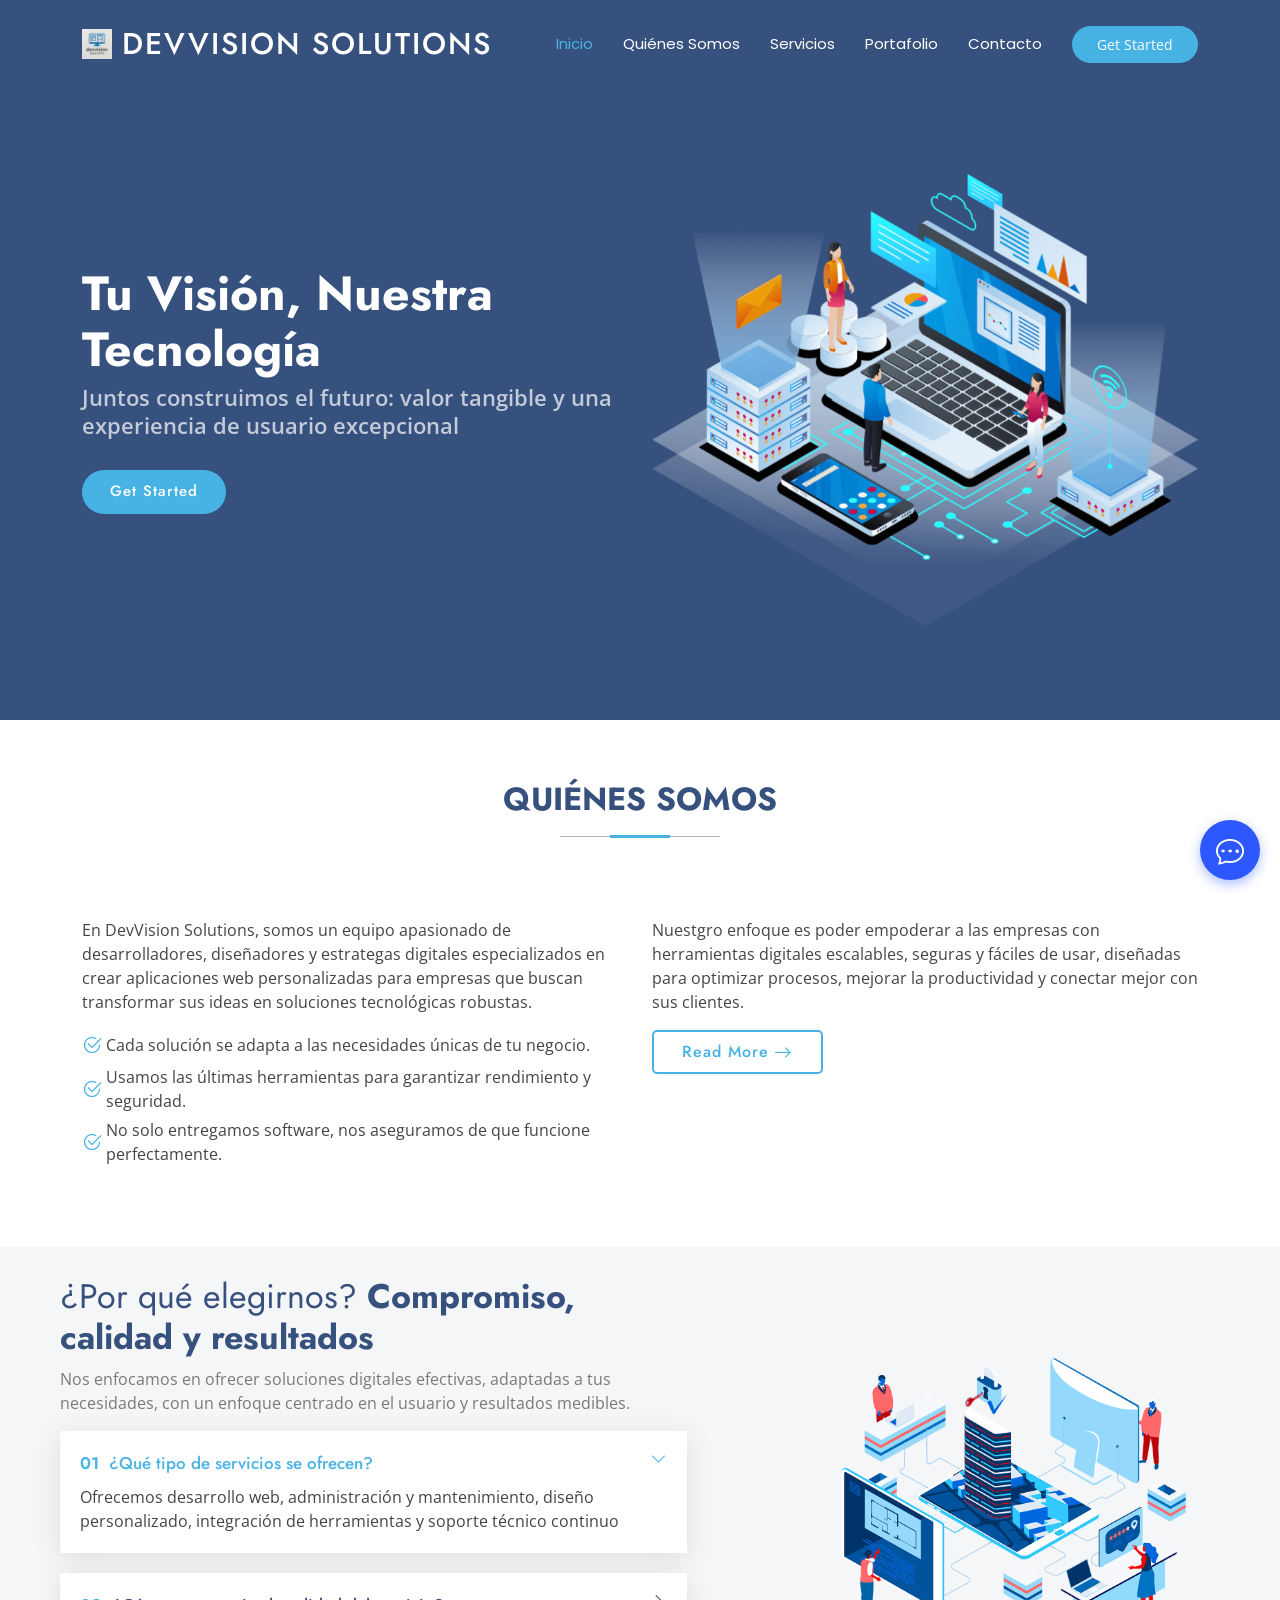
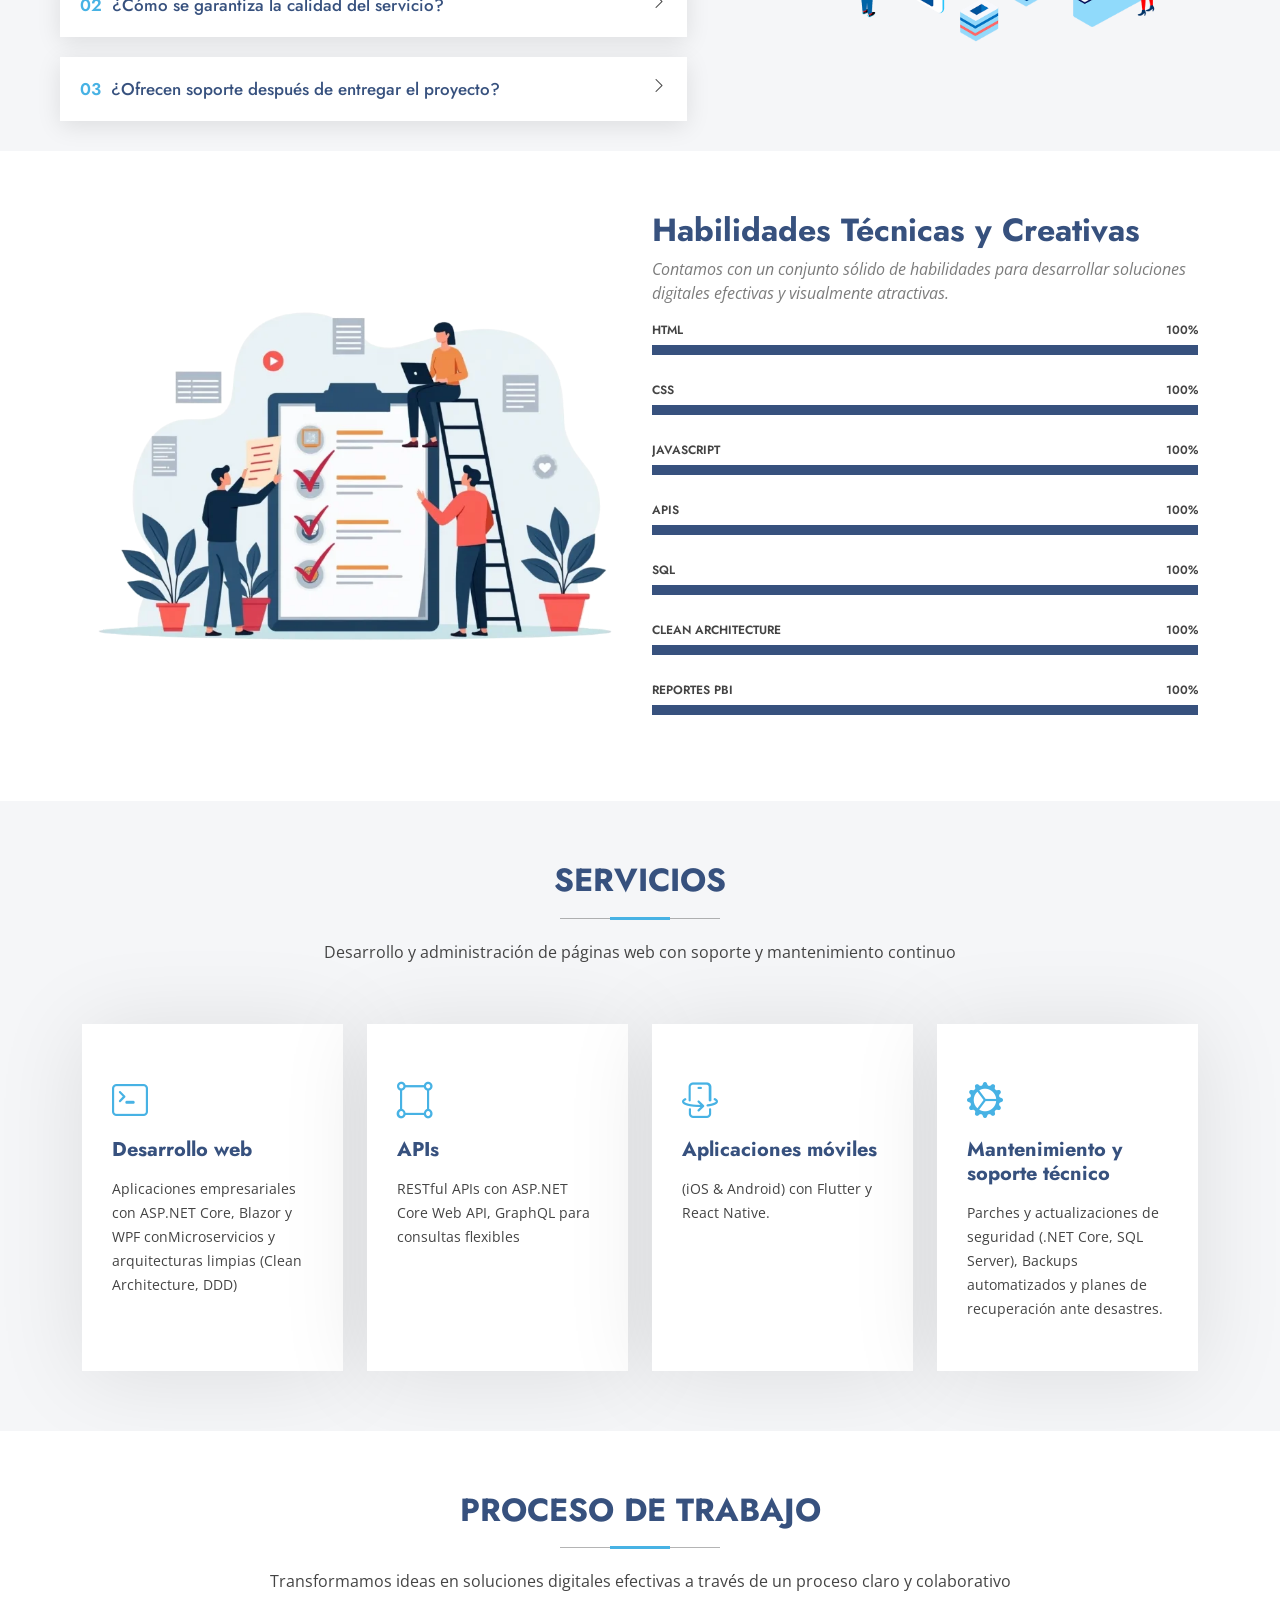
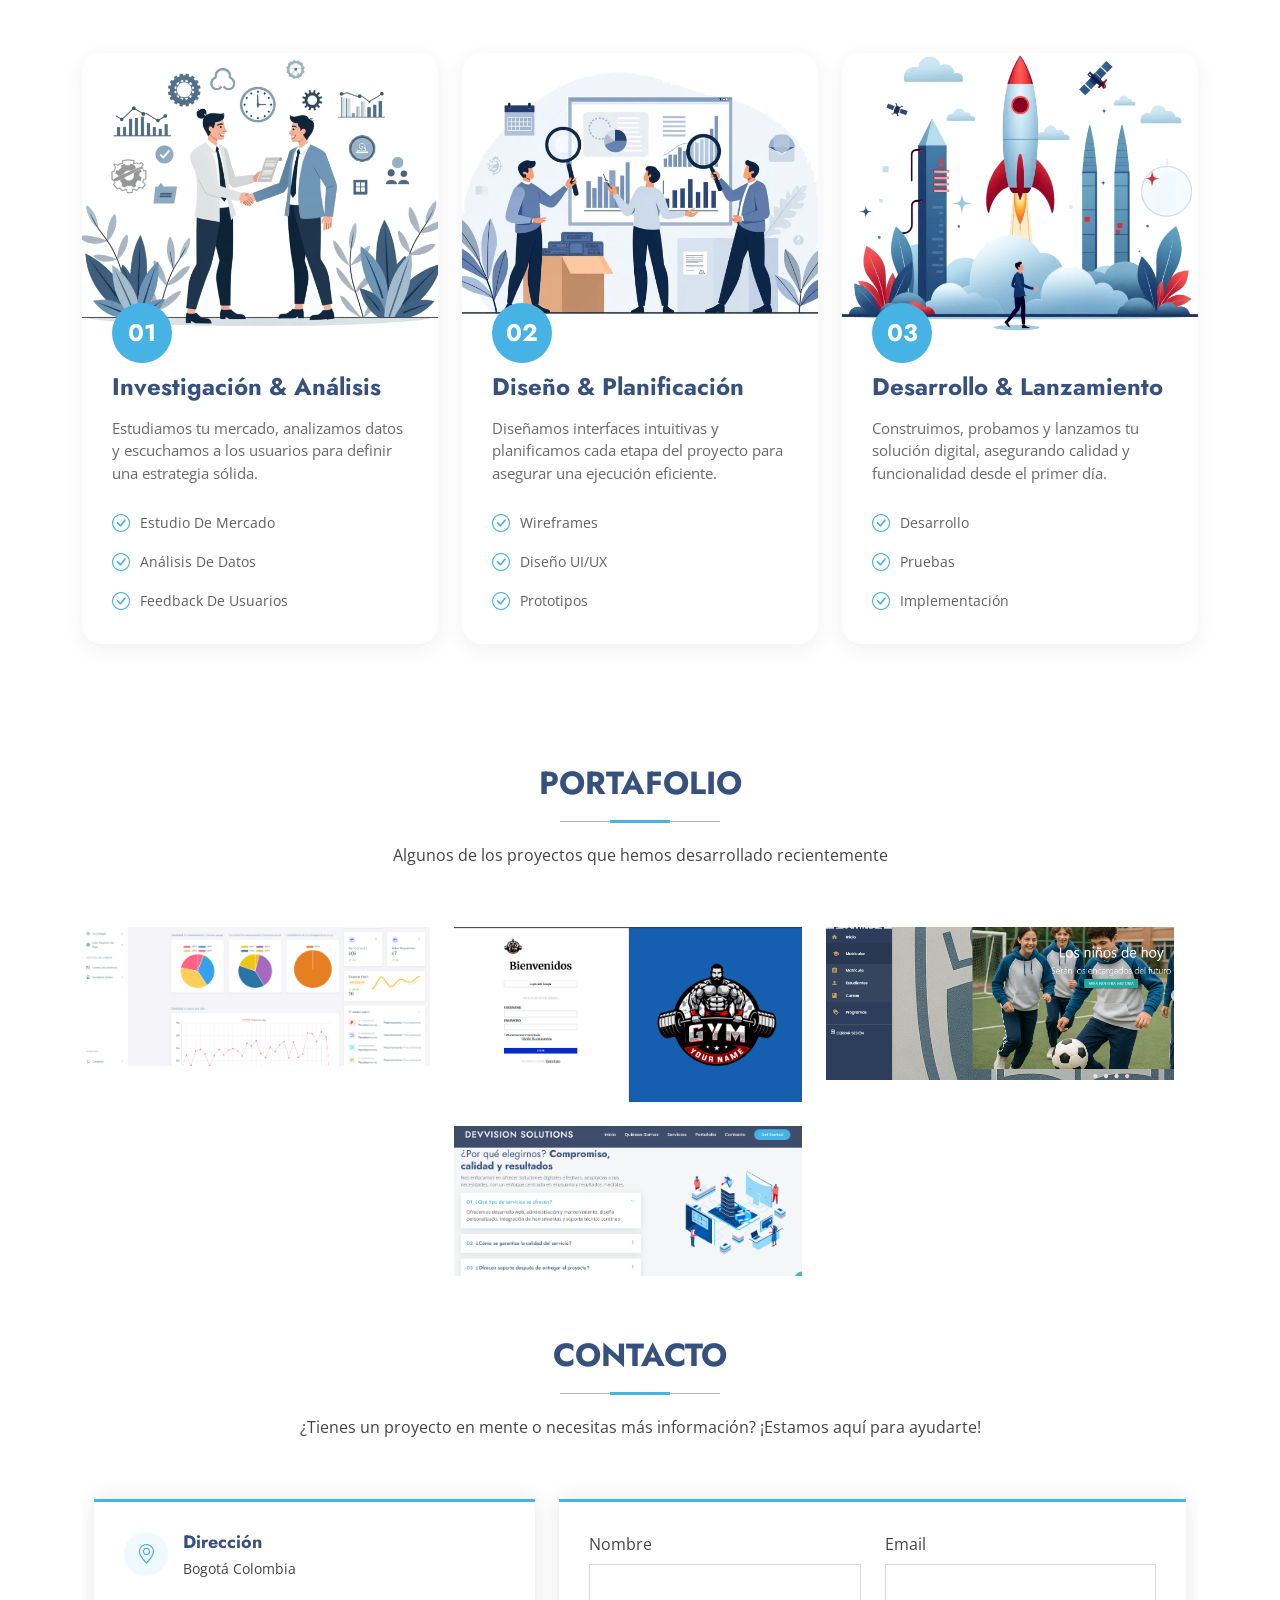
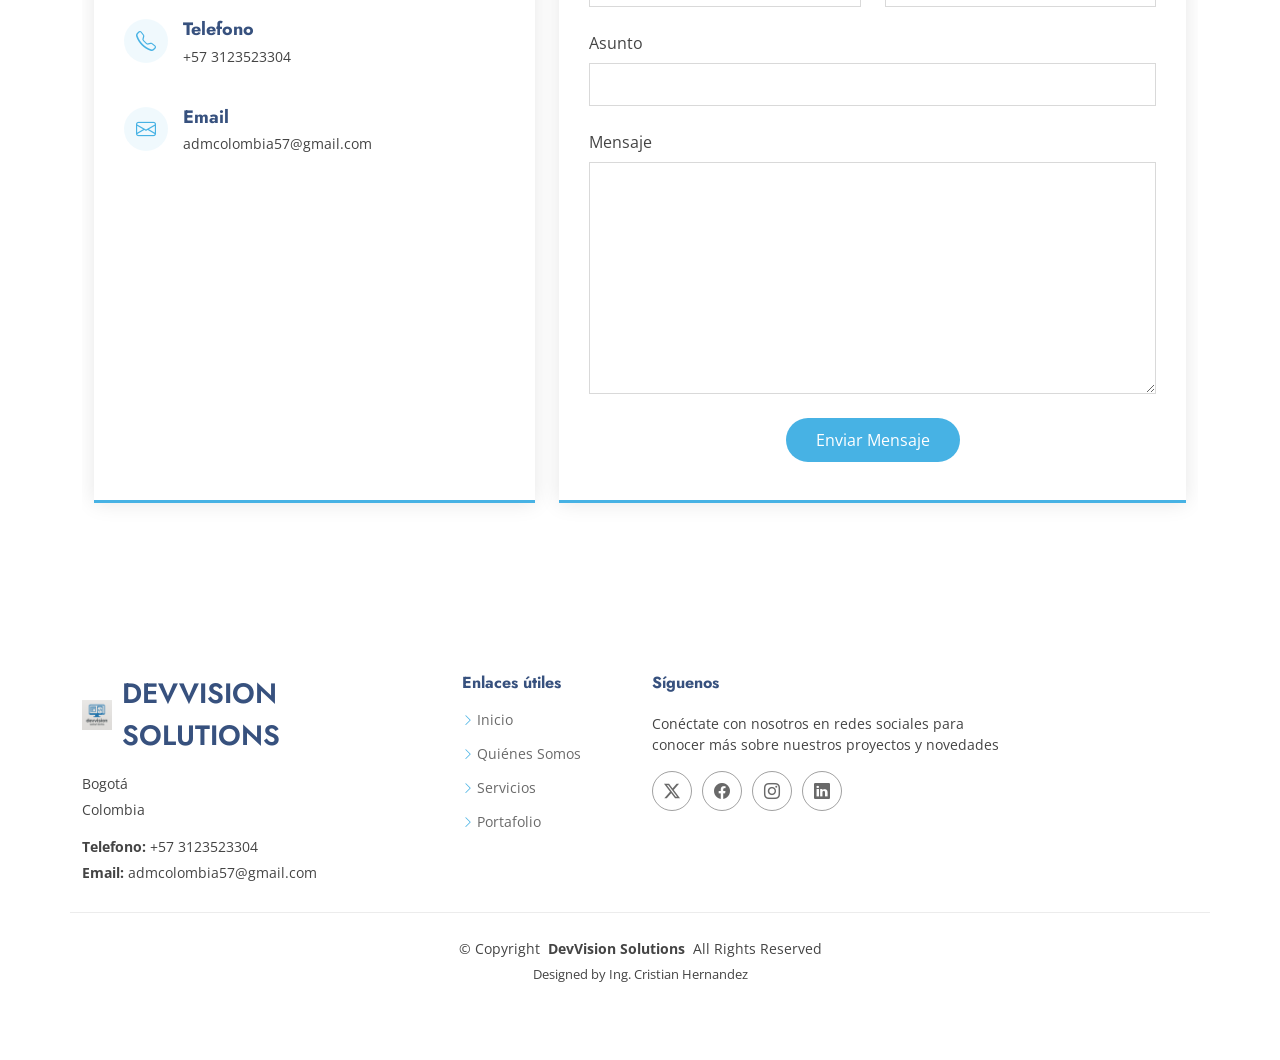
==== index.html @ af84a235 "first commit" ====
<!DOCTYPE html>
<html lang="en">

<head>
  <meta charset="utf-8">
  <meta content="width=device-width, initial-scale=1.0" name="viewport">
  <meta name="description" content="">
  <meta name="keywords" content="">

  <!-- Favicons -->
  <link href="assets/img/favicon2.png" rel="icon">
  <link href="assets/img/apple-touch-icon.png" rel="apple-touch-icon">

  <!-- Fonts -->
  <link href="https://fonts.googleapis.com" rel="preconnect">
  <link href="https://fonts.gstatic.com" rel="preconnect" crossorigin>
  <link href="https://fonts.googleapis.com/css2?family=Open+Sans:ital,wght@0,300;0,400;0,500;0,600;0,700;0,800;1,300;1,400;1,500;1,600;1,700;1,800&family=Poppins:ital,wght@0,100;0,200;0,300;0,400;0,500;0,600;0,700;0,800;0,900;1,100;1,200;1,300;1,400;1,500;1,600;1,700;1,800;1,900&family=Jost:ital,wght@0,100;0,200;0,300;0,400;0,500;0,600;0,700;0,800;0,900;1,100;1,200;1,300;1,400;1,500;1,600;1,700;1,800;1,900&display=swap" rel="stylesheet">

  <!-- Vendor CSS Files -->
  <link href="assets/vendor/bootstrap/css/bootstrap.min.css" rel="stylesheet">
  <link href="assets/vendor/bootstrap-icons/bootstrap-icons.css" rel="stylesheet">
  <link href="assets/vendor/aos/aos.css" rel="stylesheet">
  <link href="assets/vendor/glightbox/css/glightbox.min.css" rel="stylesheet">
  <link href="assets/vendor/swiper/swiper-bundle.min.css" rel="stylesheet">

  <!-- Main CSS File -->
  <link href="assets/css/main.css" rel="stylesheet">

   <!-- Chatbot Styles -->
  <style>
    /* Chatbot Container */
    .chatbot-container {
      position: fixed;
      bottom: 20px;
      right: 20px;
      z-index: 9999;
      font-family: 'Open Sans', sans-serif;
      transition: all 0.3s ease;
    }
    
    /* Chatbot Button */
    .chatbot-button {
      background: #2e58ff;
      color: white;
      width: 60px;
      height: 60px;
      border-radius: 50%;
      display: flex;
      align-items: center;
      justify-content: center;
      cursor: pointer;
      box-shadow: 0 4px 12px rgba(46, 88, 255, 0.4);
      transition: all 0.3s ease;
    }
    
    .chatbot-button:hover {
      transform: scale(1.05);
      box-shadow: 0 6px 16px rgba(46, 88, 255, 0.5);
    }
    
    .chatbot-button i {
      font-size: 28px;
    }
    
    /* Chatbot Window */
    .chatbot-window {
      width: 350px;
      max-width: 90vw;
      height: 450px;
      background: white;
      border-radius: 16px;
      box-shadow: 0 8px 30px rgba(0, 0, 0, 0.2);
      overflow: hidden;
      display: none;
      flex-direction: column;
      transform: translateY(10px);
      opacity: 0;
      transition: all 0.3s ease;
    }
    
    .chatbot-window.active {
      display: flex;
      transform: translateY(0);
      opacity: 1;
    }
    
    /* Chatbot Header */
    .chatbot-header {
      background: linear-gradient(135deg, #2e58ff, #6a11cb);
      color: white;
      padding: 16px;
      display: flex;
      align-items: center;
    }
    
    .chatbot-header img {
      width: 40px;
      height: 40px;
      border-radius: 50%;
      margin-right: 12px;
      background: white;
      padding: 5px;
    }
    
    .chatbot-header h3 {
      margin: 0;
      font-size: 18px;
      font-weight: 600;
    }
    
    .chatbot-header p {
      margin: 0;
      font-size: 12px;
      opacity: 0.8;
    }
    
    .chatbot-close {
      margin-left: auto;
      cursor: pointer;
      font-size: 20px;
      opacity: 0.8;
      transition: opacity 0.2s;
    }
    
    .chatbot-close:hover {
      opacity: 1;
    }
    
    /* Chatbot Messages */
    .chatbot-messages {
      flex: 1;
      padding: 16px;
      overflow-y: auto;
      background: #f9fafb;
      display: flex;
      flex-direction: column;
    }
    
    .message {
      margin-bottom: 12px;
      max-width: 80%;
      animation: fadeIn 0.3s ease;
      padding: 12px 16px;
      border-radius: 18px;
      line-height: 1.4;
    }
    
    @keyframes fadeIn {
      from { opacity: 0; transform: translateY(10px); }
      to { opacity: 1; transform: translateY(0); }
    }
    
    .bot-message {
      align-self: flex-start;
      background: #eef2ff;
      border-radius: 18px 18px 18px 4px;
      color: #333;
    }
    
    .user-message {
      align-self: flex-end;
      background: #2e58ff;
      color: white;
      border-radius: 18px 18px 4px 18px;
      margin-left: auto;
    }
    
    /* Chatbot Input */
    .chatbot-input {
      display: flex;
      padding: 12px;
      background: white;
      border-top: 1px solid #eee;
    }
    
    .chatbot-input input {
      flex: 1;
      border: 1px solid #ddd;
      border-radius: 24px;
      padding: 10px 16px;
      outline: none;
      transition: border-color 0.3s;
    }
    
    .chatbot-input input:focus {
      border-color: #2e58ff;
    }
    
    .chatbot-input button {
      background: #2e58ff;
      color: white;
      border: none;
      border-radius: 50%;
      width: 40px;
      height: 40px;
      margin-left: 8px;
      cursor: pointer;
      display: flex;
      align-items: center;
      justify-content: center;
      transition: background 0.3s;
    }
    
    .chatbot-input button:hover {
      background: #1a45e0;
    }
    
    /* Quick Reply Buttons */
    .quick-replies {
      display: flex;
      flex-wrap: wrap;
      gap: 8px;
      margin-top: 10px;
    }
    
    .quick-reply {
      background: #eef2ff;
      border: 1px solid #d0d7ff;
      border-radius: 20px;
      padding: 6px 12px;
      font-size: 13px;
      cursor: pointer;
      transition: all 0.2s;
    }
    
    .quick-reply:hover {
      background: #d0d7ff;
    }
    
    /* Typing Indicator */
    .typing-indicator {
      display: flex;
      align-items: center;
      margin-top: 5px;
    }
    
    .typing-indicator span {
      width: 8px;
      height: 8px;
      background: #999;
      border-radius: 50%;
      display: inline-block;
      margin: 0 2px;
      animation: typing 1s infinite;
    }
    
    .typing-indicator span:nth-child(2) {
      animation-delay: 0.2s;
    }
    
    .typing-indicator span:nth-child(3) {
      animation-delay: 0.4s;
    }
    
    @keyframes typing {
      0%, 100% { transform: translateY(0); }
      50% { transform: translateY(-5px); }
    }
    
    .suggested-questions {
      margin-top: 10px;
      padding: 10px;
      background: #f0f4ff;
      border-radius: 12px;
      font-size: 14px;
    }
    
    .suggested-questions p {
      margin: 0 0 8px 0;
      font-weight: 600;
      color: #2e58ff;
    }
    
    .suggested-list {
      display: flex;
      flex-direction: column;
      gap: 6px;
    }
    
    .suggested-item {
      cursor: pointer;
      padding: 6px 10px;
      border-radius: 8px;
      transition: background 0.2s;
    }
    
    .suggested-item:hover {
      background: #dbe4ff;
    }
  </style>

</head>

<body class="index-page">

  <header id="header" class="header d-flex align-items-center fixed-top">
    <div class="container-fluid container-xl position-relative d-flex align-items-center">

      <a href="index.html" class="logo d-flex align-items-center me-auto">
        <!-- Uncomment the line below if you also wish to use an image logo -->
        <!-- <img src="assets/img/logo.webp" alt=""> -->
        <img src="assets/img/Logo2.png" alt="Icono" style="width: 30px; height: 30px; margin-right: 10px;">
        <h1 class="sitename">DevVision Solutions</h1>
      </a>

      <nav id="navmenu" class="navmenu">
        <ul>
          <li><a href="#hero" class="active">Inicio</a></li>
          <li><a href="#about">Quiénes Somos</a></li>
          <li><a href="#services">Servicios</a></li>
          <li><a href="#portfolio">Portafolio</a></li>
          </li>
          <li><a href="#contact">Contacto</a></li>
        </ul>
        <i class="mobile-nav-toggle d-xl-none bi bi-list"></i>
      </nav>

      <a class="btn-getstarted" href="#about">Get Started</a>

    </div>
  </header>

  <main class="main">

    <!-- Hero Section -->
    <section id="hero" class="hero section dark-background">

      <div class="container">
        <div class="row gy-4">
          <div class="col-lg-6 order-2 order-lg-1 d-flex flex-column justify-content-center" data-aos="zoom-out">
            <h1>Tu Visión, Nuestra Tecnología</h1>
            <p>Juntos construimos el futuro: valor tangible y una experiencia de usuario excepcional</p>
            <div class="d-flex">
              <a href="#about" class="btn-get-started">Get Started</a>
              <!-- <a href="https://www.youtube.com/watch?v=Y7f98aduVJ8" class="glightbox btn-watch-video d-flex align-items-center"><i class="bi bi-play-circle"></i><span>Watch Video</span></a> -->
            </div>
          </div>
          <div class="col-lg-6 order-1 order-lg-2 hero-img" data-aos="zoom-out" data-aos-delay="200">
            <img src="assets/img/hero-img.png" class="img-fluid animated" alt="">
          </div>
        </div>
      </div>

    </section><!-- /Hero Section -->

    <!-- Clients Section -->
    <!-- <section id="clients" class="clients section light-background">

      <div class="container" data-aos="zoom-in">

        <div class="swiper init-swiper">
          <script type="application/json" class="swiper-config">
            {
              "loop": true,
              "speed": 600,
              "autoplay": {
                "delay": 5000
              },
              "slidesPerView": "auto",
              "pagination": {
                "el": ".swiper-pagination",
                "type": "bullets",
                "clickable": true
              },
              "breakpoints": {
                "320": {
                  "slidesPerView": 2,
                  "spaceBetween": 40
                },
                "480": {
                  "slidesPerView": 3,
                  "spaceBetween": 60
                },
                "640": {
                  "slidesPerView": 4,
                  "spaceBetween": 80
                },
                "992": {
                  "slidesPerView": 5,
                  "spaceBetween": 120
                },
                "1200": {
                  "slidesPerView": 6,
                  "spaceBetween": 120
                }
              }
            }
          </script>
          <div class="swiper-wrapper align-items-center">
            <div class="swiper-slide"><img src="assets/img/clients/clients-1.webp" class="img-fluid" alt=""></div>
            <div class="swiper-slide"><img src="assets/img/clients/clients-2.webp" class="img-fluid" alt=""></div>
            <div class="swiper-slide"><img src="assets/img/clients/clients-3.webp" class="img-fluid" alt=""></div>
            <div class="swiper-slide"><img src="assets/img/clients/clients-4.webp" class="img-fluid" alt=""></div>
            <div class="swiper-slide"><img src="assets/img/clients/clients-5.webp" class="img-fluid" alt=""></div>
            <div class="swiper-slide"><img src="assets/img/clients/clients-6.webp" class="img-fluid" alt=""></div>
            <div class="swiper-slide"><img src="assets/img/clients/clients-7.webp" class="img-fluid" alt=""></div>
            <div class="swiper-slide"><img src="assets/img/clients/clients-8.webp" class="img-fluid" alt=""></div>
          </div>
        </div>

      </div> -->

    <!-- </section>/Clients Section -->



    <!-- About Section -->
    <section id="about" class="about section">

      <!-- Section Title -->
      <div class="container section-title" data-aos="fade-up">
        <h2>Quiénes Somos</h2>
      </div><!-- End Section Title -->

      <div class="container">

        <div class="row gy-4">

          <div class="col-lg-6 content" data-aos="fade-up" data-aos-delay="100">
            <p>
              En DevVision Solutions, somos un equipo apasionado de desarrolladores, diseñadores y estrategas digitales 
              especializados en crear aplicaciones web personalizadas para empresas que buscan transformar sus ideas
              en soluciones tecnológicas robustas.
            </p>
            <ul>
              <li><i class="bi bi-check2-circle"></i> <span>Cada solución se adapta a las necesidades únicas de tu negocio.</span></li>
              <li><i class="bi bi-check2-circle"></i> <span>Usamos las últimas herramientas para garantizar rendimiento y seguridad.</span></li>
              <li><i class="bi bi-check2-circle"></i> <span>No solo entregamos software, nos aseguramos de que funcione perfectamente.</span></li>
            </ul>
          </div>

          <div class="col-lg-6" data-aos="fade-up" data-aos-delay="200">
            <p>Nuestgro enfoque es poder empoderar a las empresas con herramientas digitales escalables, seguras y fáciles de usar, diseñadas para optimizar procesos, mejorar la productividad y conectar mejor con sus clientes. </p>
            <a href="#" class="read-more"><span>Read More</span><i class="bi bi-arrow-right"></i></a>
          </div>

        </div>

      </div>

    </section><!-- /About Section -->

    <!-- Why Us Section -->
    <section id="why-us" class="section why-us light-background" data-builder="section">

      <div class="container-fluid">

        <div class="row gy-4">

          <div class="col-lg-7 d-flex flex-column justify-content-center order-2 order-lg-1">

            <div class="content px-xl-5" data-aos="fade-up" data-aos-delay="100">
              <h3><span> ¿Por qué elegirnos? </span><strong>Compromiso, calidad y resultados</strong></h3>
              <p>
                Nos enfocamos en ofrecer soluciones digitales efectivas, adaptadas a tus necesidades, con un enfoque centrado en el usuario y resultados medibles.
              </p>
            </div>

            <div class="faq-container px-xl-5" data-aos="fade-up" data-aos-delay="200">

              <div class="faq-item faq-active">

                <h3><span>01</span> ¿Qué tipo de servicios se ofrecen?</h3>
                <div class="faq-content">
                  <p>Ofrecemos desarrollo web, administración y mantenimiento, diseño personalizado, integración de herramientas y soporte técnico continuo</p>
                </div>
                <i class="faq-toggle bi bi-chevron-right"></i>
              </div><!-- End Faq item-->

              <div class="faq-item">
                <h3><span>02</span> ¿Cómo se garantiza la calidad del servicio?</h3>
                <div class="faq-content">
                  <p>Aplicamos buenas prácticas de desarrollo, pruebas constantes y comunicación directa con el cliente para asegurar resultados de alta calidad.</p>
                </div>
                <i class="faq-toggle bi bi-chevron-right"></i>
              </div><!-- End Faq item-->

              <div class="faq-item">
                <h3><span>03</span> ¿Ofrecen soporte después de entregar el proyecto?</h3>
                <div class="faq-content">
                  <p>Sí, brindamos soporte y mantenimiento post-lanzamiento para asegurar el correcto funcionamiento y evolución de tu sitio web.</p>
                </div>
                <i class="faq-toggle bi bi-chevron-right"></i>
              </div><!-- End Faq item-->

            </div>

          </div>

          <div class="col-lg-5 order-1 order-lg-2 why-us-img">
            <img src="assets/img/why-us.png" class="img-fluid" alt="" data-aos="zoom-in" data-aos-delay="100">
          </div>
        </div>

      </div>

    </section><!-- /Why Us Section -->

    <!-- Skills Section -->
    <section id="skills" class="skills section">

      <div class="container" data-aos="fade-up" data-aos-delay="100">

        <div class="row">

          <div class="col-lg-6 d-flex align-items-center">
            <img src="assets/img/illustration/illustration-10.webp" class="img-fluid" alt="">
          </div>

          <div class="col-lg-6 pt-4 pt-lg-0 content">

            <h3>Habilidades Técnicas y Creativas</h3>
            <p class="fst-italic">
              Contamos con un conjunto sólido de habilidades para desarrollar soluciones digitales efectivas y visualmente atractivas.
            </p>

            <div class="skills-content skills-animation">

              <div class="progress">
                <span class="skill"><span>HTML</span> <i class="val">100%</i></span>
                <div class="progress-bar-wrap">
                  <div class="progress-bar" role="progressbar" aria-valuenow="100" aria-valuemin="0" aria-valuemax="100"></div>
                </div>
              </div><!-- End Skills Item -->

              <div class="progress">
                <span class="skill"><span>CSS</span> <i class="val">100%</i></span>
                <div class="progress-bar-wrap">
                  <div class="progress-bar" role="progressbar" aria-valuenow="100" aria-valuemin="0" aria-valuemax="100"></div>
                </div>
              </div><!-- End Skills Item -->

              <div class="progress">
                <span class="skill"><span>JavaScript</span> <i class="val">100%</i></span>
                <div class="progress-bar-wrap">
                  <div class="progress-bar" role="progressbar" aria-valuenow="100" aria-valuemin="0" aria-valuemax="100"></div>
                </div>
              </div><!-- End Skills Item -->

              <div class="progress">
                <span class="skill"><span>APIs</span> <i class="val">100%</i></span>
                <div class="progress-bar-wrap">
                  <div class="progress-bar" role="progressbar" aria-valuenow="100" aria-valuemin="0" aria-valuemax="100"></div>
                </div>
              </div><!-- End Skills Item -->

               <div class="progress">
                <span class="skill"><span>SQL</span> <i class="val">100%</i></span>
                <div class="progress-bar-wrap">
                  <div class="progress-bar" role="progressbar" aria-valuenow="100" aria-valuemin="0" aria-valuemax="100"></div>
                </div>
              </div><!-- End Skills Item -->

               <div class="progress">
                <span class="skill"><span>Clean Architecture</span> <i class="val">100%</i></span>
                <div class="progress-bar-wrap">
                  <div class="progress-bar" role="progressbar" aria-valuenow="100" aria-valuemin="0" aria-valuemax="100"></div>
                </div>
              </div><!-- End Skills Item -->

               <div class="progress">
                <span class="skill"><span>Reportes PBI</span> <i class="val">100%</i></span>
                <div class="progress-bar-wrap">
                  <div class="progress-bar" role="progressbar" aria-valuenow="100" aria-valuemin="0" aria-valuemax="100"></div>
                </div>
              </div><!-- End Skills Item -->

            </div>

          </div>
        </div>

      </div>

    </section><!-- /Skills Section -->

    <!-- Services Section -->
    <section id="services" class="services section light-background">

      <!-- Section Title -->
      <div class="container section-title" data-aos="fade-up">
        <h2>Servicios</h2>
        <p>Desarrollo y administración de páginas web con soporte y mantenimiento continuo</p>
      </div><!-- End Section Title -->

      <div class="container">

        <div class="row gy-4">

          <div class="col-xl-3 col-md-6 d-flex" data-aos="fade-up" data-aos-delay="100">
            <div class="service-item position-relative">
              <div class="icon"><i class="bi bi-terminal"></i></div>
              <h4><a href="" class="stretched-link">Desarrollo web</a></h4>
              <p>Aplicaciones empresariales con ASP.NET Core, Blazor y WPF conMicroservicios y arquitecturas limpias (Clean Architecture, DDD)</p>
            </div>
          </div><!-- End Service Item -->

          <div class="col-xl-3 col-md-6 d-flex" data-aos="fade-up" data-aos-delay="200">
            <div class="service-item position-relative">
              <div class="icon"><i class="bi bi-bounding-box-circles icon"></i></div>
              <h4><a href="" class="stretched-link">APIs</a></h4>
              <p>RESTful APIs con ASP.NET Core Web API, GraphQL para consultas flexibles</p>
            </div>
          </div><!-- End Service Item -->

          <div class="col-xl-3 col-md-6 d-flex" data-aos="fade-up" data-aos-delay="300">
            <div class="service-item position-relative">
              <div class="icon"><i class="bi bi-phone-flip"></i></div>
              <h4><a href="" class="stretched-link">Aplicaciones móviles</a></h4>
              <p>(iOS & Android) con Flutter y React Native.</p>
            </div>
          </div><!-- End Service Item -->          

          <div class="col-xl-3 col-md-6 d-flex" data-aos="fade-up" data-aos-delay="400">
            <div class="service-item position-relative">
              <div class="icon"><i class="bi bi-gear-wide-connected"></i></div>
              <h4><a href="" class="stretched-link">Mantenimiento y soporte técnico</a></h4>
              <p>Parches y actualizaciones de seguridad (.NET Core, SQL Server), Backups automatizados y planes de recuperación ante desastres. </p>
            </div>
          </div><!-- End Service Item -->

        </div>

      </div>

    </section><!-- /Services Section -->

    <!-- Work Process Section -->
    <section id="work-process" class="work-process section">

      <!-- Section Title -->
      <div class="container section-title" data-aos="fade-up">
        <h2>Proceso de Trabajo</h2>
        <p>Transformamos ideas en soluciones digitales efectivas a través de un proceso claro y colaborativo</p>
      </div><!-- End Section Title -->

      <div class="container" data-aos="fade-up" data-aos-delay="100">

        <div class="row gy-5">

          <div class="col-lg-4" data-aos="fade-up" data-aos-delay="200">
            <div class="steps-item">
              <div class="steps-image">
                <img src="assets/img/steps/steps-1.webp" alt="Step 1" class="img-fluid" loading="lazy">
              </div>
              <div class="steps-content">
                <div class="steps-number">01</div>
                <h3>Investigación &amp; Análisis</h3>
                <p>Estudiamos tu mercado, analizamos datos y escuchamos a los usuarios para definir una estrategia sólida.</p>
                <div class="steps-features">
                  <div class="feature-item">
                    <i class="bi bi-check-circle"></i>
                    <span>Estudio De Mercado</span>
                  </div>
                  <div class="feature-item">
                    <i class="bi bi-check-circle"></i>
                    <span>Análisis De Datos</span>
                  </div>
                  <div class="feature-item">
                    <i class="bi bi-check-circle"></i>
                    <span>Feedback De Usuarios</span>
                  </div>
                </div>
              </div>
            </div><!-- End Steps Item -->
          </div>

          <div class="col-lg-4" data-aos="fade-up" data-aos-delay="300">
            <div class="steps-item">
              <div class="steps-image">
                <img src="assets/img/steps/steps-2.webp" alt="Step 2" class="img-fluid" loading="lazy">
              </div>
              <div class="steps-content">
                <div class="steps-number">02</div>
                <h3>Diseño &amp; Planificación</h3>
                <p>Diseñamos interfaces intuitivas y planificamos cada etapa del proyecto para asegurar una ejecución eficiente.</p>
                <div class="steps-features">
                  <div class="feature-item">
                    <i class="bi bi-check-circle"></i>
                    <span>Wireframes</span>
                  </div>
                  <div class="feature-item">
                    <i class="bi bi-check-circle"></i>
                    <span>Diseño UI/UX</span>
                  </div>
                  <div class="feature-item">
                    <i class="bi bi-check-circle"></i>
                    <span>Prototipos</span>
                  </div>
                </div>
              </div>
            </div><!-- End Steps Item -->
          </div>

          <div class="col-lg-4" data-aos="fade-up" data-aos-delay="400">
            <div class="steps-item">
              <div class="steps-image">
                <img src="assets/img/steps/steps-3.webp" alt="Step 3" class="img-fluid" loading="lazy">
              </div>
              <div class="steps-content">
                <div class="steps-number">03</div>
                <h3>Desarrollo &amp; Lanzamiento</h3>
                <p>Construimos, probamos y lanzamos tu solución digital, asegurando calidad y funcionalidad desde el primer día.</p>
                <div class="steps-features">
                  <div class="feature-item">
                    <i class="bi bi-check-circle"></i>
                    <span>Desarrollo</span>
                  </div>
                  <div class="feature-item">
                    <i class="bi bi-check-circle"></i>
                    <span>Pruebas</span>
                  </div>
                  <div class="feature-item">
                    <i class="bi bi-check-circle"></i>
                    <span>Implementación</span>
                  </div>
                </div>
              </div>
            </div><!-- End Steps Item -->
          </div>

        </div>

      </div>

    </section><!-- /Work Process Section -->


    <!-- Portfolio Section -->
    <section id="portfolio" class="portfolio section">

      <!-- Section Title -->
      <div class="container section-title" data-aos="fade-up">
        <h2>Portafolio</h2>
        <p>Algunos de los proyectos que hemos desarrollado recientemente</p>
      </div><!-- End Section Title -->

      <div class="container">

        <div class="isotope-layout" data-default-filter="*" data-layout="masonry" data-sort="original-order">

          <!-- <ul class="portfolio-filters isotope-filters" data-aos="fade-up" data-aos-delay="100">
            <li data-filter="*" class="filter-active">All</li>
            <li data-filter=".filter-app">App</li>
            <li data-filter=".filter-product">Card</li>
            <li data-filter=".filter-branding">Web</li>
          </ul>End Portfolio Filters -->



        <!-- Primer Contenedor -->
        <div class="row gy-4 justify-content-center text-center isotope-container w-100" data-aos="fade-up" data-aos-delay="200">

          <div class="col-lg-4 col-md-6 portfolio-item isotope-item filter-app">
            <img src="assets/img/portfolio/ControlActivos.png" class="img-fluid" alt="">
            <div class="portfolio-info">
              <h4>Control Activos</h4>
              <p>Plataforma para gestionar y rastrear activos empresariales.</p>
              <a href="assets/img/portfolio/ControlActivos.png" title="ControlActivos" data-gallery="portfolio-gallery-app" class="glightbox preview-link"><i class="bi bi-zoom-in"></i></a>
            </div>
          </div>

          <div class="col-lg-4 col-md-6 portfolio-item isotope-item filter-product">
            <img src="assets/img/portfolio/Gym.png" class="img-fluid" alt="">
            <div class="portfolio-info">
              <h4>Sistema de Control de Accesos</h4>
              <p>Aplicación para gestionar entradas y salidas de usuarios en un gimnasio</p>
              <a href="assets/img/portfolio/Gym.png" title="ControlAcceso" data-gallery="portfolio-gallery-product" class="glightbox preview-link"><i class="bi bi-zoom-in"></i></a>
            </div>
          </div>

          <div class="col-lg-4 col-md-6 portfolio-item isotope-item filter-branding">
            <img src="assets/img/portfolio/Colegio.png" class="img-fluid" alt="">
            <div class="portfolio-info">
              <h4>Sistema de Matrículas</h4>
              <p>Plataforma para gestionar inscripciones y datos académicos de estudiantes</p>
              <a href="assets/img/portfolio/Colegio.png" title="Matriculas" data-gallery="portfolio-gallery-branding" class="glightbox preview-link"><i class="bi bi-zoom-in"></i></a>
            </div>
          </div>

        </div>

        <div class="my-4"></div>

        <!-- Segundo Contenedor -->
       
        <div class="row gy-4 justify-content-center text-center isotope-container w-100" data-aos="fade-up" data-aos-delay="200">

          <div class="col-lg-4 col-md-6 portfolio-item isotope-item filter-app">
            <img src="assets/img/portfolio/LandPage.png" class="img-fluid" alt="">
            <div class="portfolio-info">
              <h4>Landing Page</h4>
              <p>Página de aterrizaje diseñada para captar clientes y presentar servicios</p>
              <a href="assets/img/portfolio/LandPage.png" title="Informativo" data-gallery="portfolio-gallery-app" class="glightbox preview-link"><i class="bi bi-zoom-in"></i></a>
            </div>
          </div>
        </div>
      </div>



     <!-- Contact Section -->
    <section id="contact" class="contact section">

      <!-- Section Title -->
      <div class="container section-title" data-aos="fade-up">
        <h2>Contacto</h2>
        <p>¿Tienes un proyecto en mente o necesitas más información? ¡Estamos aquí para ayudarte!</p>
      </div><!-- End Section Title -->

      <div class="container" data-aos="fade-up" data-aos-delay="100">

        <div class="row gy-4">

          <div class="col-lg-5">

            <div class="info-wrap">
              <div class="info-item d-flex" data-aos="fade-up" data-aos-delay="200">
                <i class="bi bi-geo-alt flex-shrink-0"></i>
                <div>
                  <h3>Dirección</h3>
                  <p>Bogotá Colombia</p>
                </div>
              </div><!-- End Info Item -->

              <div class="info-item d-flex" data-aos="fade-up" data-aos-delay="300">
                <i class="bi bi-telephone flex-shrink-0"></i>
                <div>
                  <h3>Telefono</h3>
                  <p>+57 3123523304</p>
                </div>
              </div><!-- End Info Item -->

              <div class="info-item d-flex" data-aos="fade-up" data-aos-delay="400">
                <i class="bi bi-envelope flex-shrink-0"></i>
                <div>
                  <h3>Email</h3>
                  <p>admcolombia57@gmail.com</p> 
                </div>
              </div><!-- End Info Item -->


          <iframe 
           src="https://www.google.com/maps/embed?pb=!1m18!1m12!1m3!1d3976.735123456789!2d-74.072092!3d4.710989!2m3!1f0!2f0!3f0!3m2!1i1024!2i768!4f13.1!3m3!1m2!1s0x8e3f99a3b1c1a1a1%3A0x1234567890abcdef!2sBogotá%2C%20Colombia!5e0!3m2!1ses!2sco!4v1717430000000!5m2!1ses!2sco" 
           width="100%" 
           height="270" 
           style="border:0;" 
           allowfullscreen="" 
           loading="lazy" 
           referrerpolicy="no-referrer-when-downgrade">
          </iframe>
            </div>
          </div>

         <div class="col-lg-7">
                <form action="https://formspree.io/f/mzzgbnvp?redirect=false" method="POST" class="php-email-form" data-aos="fade-up" data-aos-delay="200">
                  
                    <div class="row gy-4">
                        <div class="col-md-6">
                            <label for="name-field" class="pb-2">Nombre</label>
                            <input type="text" name="name" id="name-field" class="form-control" required="">
                        </div>
                        <div class="col-md-6">
                            <label for="email-field" class="pb-2">Email</label>
                            <input type="email" class="form-control" name="email" id="email-field" required="">
                        </div>
                        <div class="col-md-12">
                            <label for="subject-field" class="pb-2">Asunto</label>
                            <input type="text" class="form-control" name="subject" id="subject-field" required="">
                        </div>
                        <div class="col-md-12">
                            <label for="message-field" class="pb-2">Mensaje</label>
                            <textarea class="form-control" name="message" rows="10" id="message-field" required=""></textarea>
                        </div>
                        <div class="col-md-12 text-center">
                            <div class="loading">Loading</div>
                             <div class="error-message" style="display: none;"></div>
                            <div class="sent-message" style="display: none;">¡Tu mensaje ha sido enviado con éxito!</div>
                            <button type="submit">Enviar Mensaje</button>
                        </div>
                    </div>
                </form>
           </div>

        </div>

      </div>

    </section><!-- /Contact Section -->

  </main>

  <footer id="footer" class="footer">    

    <div class="container footer-top">
      <div class="row gy-4">
        <div class="col-lg-4 col-md-6 footer-about">
          <a href="index.html" class="d-flex align-items-center">
             <img src="assets/img/Logo2.png" alt="Icono" style="width: 30px; height: 30px; margin-right: 10px;">
            <span class="sitename">DevVision Solutions</span>
          </a>
          <div class="footer-contact pt-3">
            <p>Bogotá</p>
            <p>Colombia</p>
            <p class="mt-3"><strong>Telefono:</strong> <span>+57 3123523304</span></p>
            <p><strong>Email:</strong> <span>admcolombia57@gmail.com</span></p>
          </div>
        </div>

        <div class="col-lg-2 col-md-3 footer-links">
          <h4>Enlaces útiles</h4>
          <ul>
            <li><i class="bi bi-chevron-right"></i> <a href="#hero" class="active">Inicio</a></li>
            <li><i class="bi bi-chevron-right"></i> <a href="#about">Quiénes Somos</a></li>
            <li><i class="bi bi-chevron-right"></i> <a href="#services">Servicios</a></li>
            <li><i class="bi bi-chevron-right"></i> <a href="#portfolio">Portafolio</a></li>
          </ul>
        </div>   

        <div class="col-lg-4 col-md-12">
          <h4>Síguenos</h4>
          <p>Conéctate con nosotros en redes sociales para conocer más sobre nuestros proyectos y novedades</p>
          <div class="social-links d-flex">
            <a href=""><i class="bi bi-twitter-x"></i></a>
            <a href=""><i class="bi bi-facebook"></i></a>
            <a href=""><i class="bi bi-instagram"></i></a>
            <a href=""><i class="bi bi-linkedin"></i></a>
          </div>
        </div>

      </div>
    </div>

    <div class="container copyright text-center mt-4">
      <p>© <span>Copyright</span> <strong class="px-1 sitename">DevVision Solutions</strong> <span>All Rights Reserved</span></p>
      <div class="credits">
        <!-- All the links in the footer should remain intact. -->
        <!-- You can delete the links only if you've purchased the pro version. -->
        <!-- Licensing information: https://bootstrapmade.com/license/ -->
        <!-- Purchase the pro version with working PHP/AJAX contact form: [buy-url] -->
        Designed by Ing. Cristian Hernandez</a>
      </div>
    </div>

  </footer>

  <!-- Scroll Top -->
  <a href="#" id="scroll-top" class="scroll-top d-flex align-items-center justify-content-center"><i class="bi bi-arrow-up-short"></i></a>

  <!-- Preloader -->
  <div id="preloader"></div>

  <!-- Vendor JS Files -->
  <script src="assets/vendor/bootstrap/js/bootstrap.bundle.min.js"></script>
  <script src="assets/vendor/php-email-form/validate.js"></script>
  <script src="assets/vendor/aos/aos.js"></script>
  <script src="assets/vendor/glightbox/js/glightbox.min.js"></script>
  <script src="assets/vendor/swiper/swiper-bundle.min.js"></script>
  <script src="assets/vendor/waypoints/noframework.waypoints.js"></script>
  <script src="assets/vendor/imagesloaded/imagesloaded.pkgd.min.js"></script>
  <script src="assets/vendor/isotope-layout/isotope.pkgd.min.js"></script>

  <!-- Main JS File -->
  <script src="assets/js/main.js"></script>


    <!-- Chatbot Script -->
  <script>
    document.addEventListener('DOMContentLoaded', function() {
      // Chatbot elements
      const chatbotButton = document.getElementById('chatbotButton');
      const chatbotWindow = document.getElementById('chatbotWindow');
      const chatbotClose = document.getElementById('chatbotClose');
      const chatMessages = document.getElementById('chatMessages');
      const userInput = document.getElementById('userInput');
      const sendMessage = document.getElementById('sendMessage');
      
      // Toggle chatbot window
      chatbotButton.addEventListener('click', function() {
        chatbotWindow.classList.toggle('active');
      });
      
      chatbotClose.addEventListener('click', function() {
        chatbotWindow.classList.remove('active');
      });
      
      // Send message function
      function sendUserMessage() {
        const message = userInput.value.trim();
        if (message) {
          // Add user message to chat
          addMessage(message, 'user');
          userInput.value = '';
          
          // Show typing indicator
          showTypingIndicator();
          
          // Process and respond after a short delay
          setTimeout(() => {
            const response = getBotResponse(message);
            addMessage(response, 'bot');
          }, 1000);
        }
      }
      
      // Send message on button click
      sendMessage.addEventListener('click', sendUserMessage);
      
      // Send message on Enter key
      userInput.addEventListener('keypress', function(e) {
        if (e.key === 'Enter') {
          sendUserMessage();
        }
      });
      
      // Suggested questions
      document.querySelectorAll('.suggested-item').forEach(item => {
        item.addEventListener('click', function() {
          const question = this.getAttribute('data-question');
          userInput.value = question;
          sendUserMessage();
        });
      });
      
      // Add message to chat
      function addMessage(text, sender) {
        const messageElement = document.createElement('div');
        messageElement.classList.add('message');
        messageElement.classList.add(sender === 'user' ? 'user-message' : 'bot-message');
        messageElement.textContent = text;
        chatMessages.appendChild(messageElement);
        
        // Scroll to bottom
        chatMessages.scrollTop = chatMessages.scrollHeight;
        
        // Remove typing indicator if present
        const typingIndicator = document.querySelector('.typing-indicator');
        if (typingIndicator) typingIndicator.remove();
      }
      
      // Show typing indicator
      function showTypingIndicator() {
        const typingElement = document.createElement('div');
        typingElement.classList.add('message', 'bot-message', 'typing-indicator');
        typingElement.innerHTML = '<span></span><span></span><span></span>';
        chatMessages.appendChild(typingElement);
        chatMessages.scrollTop = chatMessages.scrollHeight;
      }
      
      // Get bot response based on user input
      function getBotResponse(message) {
        const lowerMessage = message.toLowerCase();
        
        // Desarrollo web
        if (lowerMessage.includes('web') || lowerMessage.includes('página') || lowerMessage.includes('sitio')) {
          return "Desarrollamos aplicaciones web empresariales utilizando tecnologías modernas como ASP.NET Core y Blazor. Creamos soluciones escalables con arquitecturas limpias (Clean Architecture, DDD) y microservicios para garantizar alto rendimiento y seguridad.";
        }
        
        // Aplicaciones móviles
        if (lowerMessage.includes('móvil') || lowerMessage.includes('app') || lowerMessage.includes('celular')) {
          return "Sí, desarrollamos aplicaciones móviles para iOS y Android usando frameworks como Flutter y React Native. Creamos apps nativas e híbridas con excelente rendimiento y experiencia de usuario.";
        }
        
        // APIs
        if (lowerMessage.includes('api') || lowerMessage.includes('rest') || lowerMessage.includes('graphql')) {
          return "Desarrollamos APIs RESTful con ASP.NET Core Web API y también implementamos GraphQL para consultas más flexibles. Nuestras APIs incluyen autenticación segura, documentación completa y versionamiento.";
        }
        
        // Power BI
        if (lowerMessage.includes('power bi') || lowerMessage.includes('bi') || lowerMessage.includes('reporte')) {
          return "Creamos reportes avanzados en Power BI que transforman tus datos en insights accionables. Integramos con diversas fuentes de datos, creamos dashboards interactivos y ofrecemos soluciones de BI completas para toma de decisiones.";
        }
        
        // SQL
        if (lowerMessage.includes('sql') || lowerMessage.includes('base') || lowerMessage.includes('datos')) {
          return "Trabajamos con bases de datos SQL Server, optimizando consultas, diseñando esquemas eficientes y garantizando la integridad de tus datos. También ofrecemos servicios de mantenimiento, backups y optimización de bases de datos.";
        }

        if (lowerMessage.includes('hola') || lowerMessage.includes('buenas') || lowerMessage.includes('saludos')) {
          return "¡Hola! Soy el asistente de DevVision. ¿En qué puedo ayudarte hoy? Puedes preguntarme sobre:\n- Desarrollo de software\n- Aplicaciones web y móviles\n- Bases de datos\n- Nuestros procesos de trabajo";
        }

        // Despedidas
        if (lowerMessage.includes('adiós') || lowerMessage.includes('chao') || lowerMessage.includes('gracias')) {
          return "¡Fue un placer ayudarte! Si tienes más preguntas, estoy aquí para lo que necesites. Que tengas un excelente día.";
        }

        // Sobre la empresa
        if (lowerMessage.includes('empresa') || lowerMessage.includes('quiénes son') || lowerMessage.includes('devvision')) {
          return "DevVision Solutions es una empresa especializada en desarrollo de software a medida. Creamos soluciones tecnológicas robustas usando las mejores prácticas y tecnologías modernas como .NET, Flutter y SQL Server.";
        }

        // Tecnologías de desarrollo
        if (lowerMessage.includes('tecnologías') || lowerMessage.includes('lenguajes') || lowerMessage.includes('usas') || lowerMessage.includes('utilizan')) {
          return "Trabajamos principalmente con:\n\n🔹 .NET C# para aplicaciones empresariales\n🔹 Flutter y Dart para apps móviles multiplataforma\n🔹 SQL Server para bases de datos relacionales\n🔹 Power BI para análisis y visualización de datos\n\n¿Te gustaría conocer más detalles sobre alguna en particular?";
        }

        // Desarrollo web
        if (lowerMessage.includes('web') || lowerMessage.includes('página') || lowerMessage.includes('sitio') || lowerMessage.includes('aplicación web')) {
          return "Nuestros desarrollos web incluyen:\n\n• Sistemas empresariales con ASP.NET Core\n• Arquitecturas limpias y escalables\n• Microservicios para alta disponibilidad\n• Interfaces modernas con Blazor\n• Integración con APIs y bases de datos\n\n¿Necesitas un sistema web específico para tu negocio?";
        }

        // Aplicaciones móviles
        if (lowerMessage.includes('móvil') || lowerMessage.includes('app') || lowerMessage.includes('celular') || lowerMessage.includes('flutter') || lowerMessage.includes('dart')) {
          return "Desarrollamos apps móviles con Flutter que funcionan en:\n\n📱 iOS (iPhone/iPad)\n📱 Android\n\nBeneficios:\n✔ Código único para ambas plataformas\n✔ Alto rendimiento\n✔ Diseño atractivo y personalizable\n✔ Fácil mantenimiento\n\n¿Tienes un proyecto móvil en mente?";
        }

        // Bases de datos
        if (lowerMessage.includes('sql') || lowerMessage.includes('base') || lowerMessage.includes('datos') || lowerMessage.includes('almacenamiento')) {
          return "Nuestro expertise en bases de datos incluye:\n\n🔷 SQL Server para datos estructurados\n🔷 Diseño de esquemas optimizados\n🔷 Consultas complejas y procedimientos almacenados\n🔷 Migración y optimización de bases existentes\n🔷 Backup y seguridad de datos\n\n¿Necesitas ayuda con la gestión de tus datos?";
        }

        // Arquitectura de software
        if (lowerMessage.includes('arquitectura') || lowerMessage.includes('clean') || lowerMessage.includes('diseño') || lowerMessage.includes('estructura')) {
          return "Aplicamos Clean Architecture para crear sistemas:\n\n⚡ Modulares y fáciles de mantener\n⚡ Independientes de frameworks\n⚡ Con reglas de negocio claramente definidas\n⚡ Fáciles de probar y escalar\n\nEsto garantiza software de calidad que evoluciona con tu negocio.";
        }

        // Tiempos de desarrollo
        if (lowerMessage.includes('tiempo') || lowerMessage.includes('cuánto demora') || lowerMessage.includes('días') || lowerMessage.includes('semanas')) {
          return "El tiempo de desarrollo varía según:\n\n⏳ Complejidad del proyecto\n⏳ Funcionalidades requeridas\n⏳ Integraciones necesarias\n\nPor ejemplo:\n• Landing page: 1-2 semanas\n• App móvil básica: 3-6 semanas\n• Sistema empresarial: 2-6 meses\n\n¿Quieres que evaluemos tu proyecto específico?";
        }

        // Costos
        if (lowerMessage.includes('precio') || lowerMessage.includes('costo') || lowerMessage.includes('cuánto cuesta') || lowerMessage.includes('presupuesto')) {
          return "Los costos dependen de:\n\n💰 Alcance del proyecto\n💰 Tecnologías requeridas\n💰 Tiempo de desarrollo\n\nOfrecemos:\n• Presupuestos personalizados\n• Opciones escalables\n• Transparencia en costos\n\n¿Te gustaría agendar una reunión para discutir tu proyecto?";
        }

        // Soporte post-lanzamiento
        if (lowerMessage.includes('soporte') || lowerMessage.includes('mantenimiento') || lowerMessage.includes('actualizaciones') || lowerMessage.includes('post-lanzamiento')) {
          return "Nuestro soporte incluye:\n\n🔧 Mantenimiento preventivo\n🔧 Actualizaciones de seguridad\n🔧 Corrección de bugs\n🔧 Mejoras continuas\n🔧 Capacitación a tu equipo\n\nOfrecemos planes mensuales adaptados a tus necesidades.";
        }

        // Proceso de trabajo
        if (lowerMessage.includes('proceso') || lowerMessage.includes('metodología') || lowerMessage.includes('cómo trabajan') || lowerMessage.includes('flujo')) {
          return "Nuestro proceso:\n\n1️⃣ Análisis de requerimientos\n2️⃣ Diseño de solución\n3️⃣ Desarrollo iterativo\n4️⃣ Pruebas rigurosas\n5️⃣ Lanzamiento controlado\n6️⃣ Soporte continuo\n\nTrabajamos con metodologías ágiles para máxima flexibilidad.";
        }

        // Integraciones
        if (lowerMessage.includes('integrar') || lowerMessage.includes('conectar') || lowerMessage.includes('api') || lowerMessage.includes('sistemas')) {
          return "Podemos integrar tu solución con:\n\n🔌 APIs de terceros (pagos, mapas, etc.)\n🔌 Sistemas legacy\n🔌 Servicios en la nube\n🔌 Bases de datos existentes\n🔌 Aplicaciones móviles\n\n¿Qué sistemas necesitas conectar?";
        }

        // Seguridad
        if (lowerMessage.includes('seguridad') || lowerMessage.includes('protección') || lowerMessage.includes('vulnerabilidades') || lowerMessage.includes('hackers')) {
          return "Implementamos múltiples medidas de seguridad:\n\n🔐 Autenticación robusta\n🔐 Encriptación de datos\n🔐 Protección contra inyecciones SQL\n🔐 Actualizaciones de seguridad\n🔐 Pruebas de penetración\n\nLa seguridad es prioridad en todos nuestros desarrollos.";
        }

        // Mobile vs Web
        if (lowerMessage.includes('móvil vs web') || lowerMessage.includes('diferencias') || lowerMessage.includes('cuál elegir') || lowerMessage.includes('comparación')) {
          return "Diferencias clave:\n\n📱 **App Móvil**:\n- Mejor experiencia en dispositivos\n- Funcionalidad offline\n- Acceso a hardware del dispositivo\n\n🌐 **Web**:\n- Acceso desde cualquier navegador\n- Sin necesidad de descargas\n- Más fácil de actualizar\n\n¿Necesitas ayuda para decidir?";
        }
        
        // Default response
        return "Entiendo que preguntas sobre: " + message + ". En DevVision Solutions nos especializamos en desarrollo web, aplicaciones móviles, APIs, reportes en Power BI y bases de datos SQL. ¿Puedes reformular tu pregunta o ser más específico?";
      }
    });
  </script>

  <!-- Chatbot Container -->
  <div class="chatbot-container">
    <div class="chatbot-button" id="chatbotButton">
      <i class="bi bi-chat-dots"></i>
    </div>
    
    <div class="chatbot-window" id="chatbotWindow">
      <div class="chatbot-header">
        <img src="assets/img/Logo2.png" alt="DevVision Chatbot">
        <div>
          <h3>Asistente DevVision</h3>
          <p>Estoy aquí para ayudarte</p>
        </div>
        <div class="chatbot-close" id="chatbotClose">
          <i class="bi bi-x-lg"></i>
        </div>
      </div>
      
      <div class="chatbot-messages" id="chatMessages">
        <div class="message bot-message">
          ¡Hola! 👋 Soy el asistente virtual de DevVision Solutions. ¿En qué puedo ayudarte hoy? Puedes preguntarme sobre:
          <div class="suggested-questions">
            <p>Preguntas frecuentes:</p>
            <div class="suggested-list">
              <div class="suggested-item" data-question="¿Qué tecnologías usan para desarrollo web?">- Desarrollo web (ASP.NET, Blazor)</div>
              <div class="suggested-item" data-question="¿Desarrollan aplicaciones móviles?">- Aplicaciones móviles</div>
              <div class="suggested-item" data-question="¿Qué tipo de APIs desarrollan?">- Desarrollo de APIs</div>
              <div class="suggested-item" data-question="¿Ofrecen reportes en Power BI?">- Reportes en Power BI</div>
              <div class="suggested-item" data-question="¿Trabajan con bases de datos SQL?">- Bases de datos SQL</div>
              <div class="suggested-item" data-question="¿Qué tecnologías usan?">- Tecnologías que utilizamos</div>
              <div class="suggested-item" data-question="¿Cuánto cuesta desarrollar una app?">- Costos de desarrollo</div>
              <div class="suggested-item" data-question="¿Qué es Clean Architecture?">- Sobre nuestra arquitectura</div>
              <div class="suggested-item" data-question="¿Hacen aplicaciones para iOS y Android?">- Desarrollo móvil</div>
              <div class="suggested-item" data-question="¿Dan soporte después del lanzamiento?">- Soporte y mantenimiento</div>
              <div class="suggested-item" data-question="¿Cómo es su proceso de trabajo?">- Nuestra metodología</div>
              <div class="suggested-item" data-question="¿Qué ventajas tiene .NET?">- Ventajas de .NET C#</div>
              <div class="suggested-item" data-question="¿Por qué usar Flutter?">- Beneficios de Flutter</div>  
            </div>
          </div>
        </div>
      </div>
      
      <div class="chatbot-input">
        <input type="text" id="userInput" placeholder="Escribe tu pregunta...">
        <button id="sendMessage">
          <i class="bi bi-send"></i>
        </button>
      </div>
    </div>
  </div>


</body>

</html>

<script>
  document.addEventListener('DOMContentLoaded', function () {
    const form = document.querySelector('.php-email-form');
    const loading = form.querySelector('.loading');
    const errorMessage = form.querySelector('.error-message');
    const sentMessage = form.querySelector('.sent-message');

    form.addEventListener('submit', async function (e) {
      e.preventDefault();

      // Ocultar mensajes previos
      loading.style.display = 'block';
      errorMessage.style.display = 'none';
      sentMessage.style.display = 'none';

      const formData = new FormData(form);

      try {
        const response = await fetch(form.action, {
          method: form.method,
          body: formData,
          headers: {
            'Accept': 'application/json'
          }
        });

        const result = await response.json();

        if (response.ok && result.ok) {
          // Éxito
          loading.style.display = 'none';
          sentMessage.style.display = 'block';
          form.reset();
        } else {
          // Error en la respuesta
          loading.style.display = 'none';
          errorMessage.textContent = result.error || 'Hubo un error al enviar el mensaje.';
          errorMessage.style.display = 'block';
        }
      } catch (error) {
        // Error de red o excepción
        loading.style.display = 'none';
        errorMessage.textContent = 'Hubo un error al conectar con el servidor.';
        errorMessage.style.display = 'block';
      }
    });
  });
</script>
---- assets/css/main.css ----
/**
* Template Name: Arsha
* Template URL: https://bootstrapmade.com/arsha-free-bootstrap-html-template-corporate/
* Updated: Feb 22 2025 with Bootstrap v5.3.3
* Author: BootstrapMade.com
* License: https://bootstrapmade.com/license/
*/

/*--------------------------------------------------------------
# Font & Color Variables
# Help: https://bootstrapmade.com/color-system/
--------------------------------------------------------------*/
/* Fonts */
:root {
  --default-font: "Open Sans",  system-ui, -apple-system, "Segoe UI", Roboto, "Helvetica Neue", Arial, "Noto Sans", "Liberation Sans", sans-serif, "Apple Color Emoji", "Segoe UI Emoji", "Segoe UI Symbol", "Noto Color Emoji";
  --heading-font: "Jost",  sans-serif;
  --nav-font: "Poppins",  sans-serif;
}

/* Global Colors - The following color variables are used throughout the website. Updating them here will change the color scheme of the entire website */
:root { 
  --background-color: #ffffff; /* Background color for the entire website, including individual sections */
  --default-color: #444444; /* Default color used for the majority of the text content across the entire website */
  --heading-color: #37517e; /* Color for headings, subheadings and title throughout the website */
  --accent-color: #47b2e4; /* Accent color that represents your brand on the website. It's used for buttons, links, and other elements that need to stand out */
  --surface-color: #ffffff; /* The surface color is used as a background of boxed elements within sections, such as cards, icon boxes, or other elements that require a visual separation from the global background. */
  --contrast-color: #ffffff; /* Contrast color for text, ensuring readability against backgrounds of accent, heading, or default colors. */
}

/* Nav Menu Colors - The following color variables are used specifically for the navigation menu. They are separate from the global colors to allow for more customization options */
:root {
  --nav-color: #ffffff;  /* The default color of the main navmenu links */
  --nav-hover-color: #47b2e4; /* Applied to main navmenu links when they are hovered over or active */
  --nav-mobile-background-color: #ffffff; /* Used as the background color for mobile navigation menu */
  --nav-dropdown-background-color: #ffffff; /* Used as the background color for dropdown items that appear when hovering over primary navigation items */
  --nav-dropdown-color: #444444; /* Used for navigation links of the dropdown items in the navigation menu. */
  --nav-dropdown-hover-color: #47b2e4; /* Similar to --nav-hover-color, this color is applied to dropdown navigation links when they are hovered over. */
}

/* Color Presets - These classes override global colors when applied to any section or element, providing reuse of the sam color scheme. */

.light-background {
  --background-color: #f5f6f8;
  --surface-color: #ffffff;
}

.dark-background {
  --background-color: #37517e;
  --default-color: #ffffff;
  --heading-color: #ffffff;
  --surface-color: #4668a2;
  --contrast-color: #ffffff;
}

/* Smooth scroll */
:root {
  scroll-behavior: smooth;
}

/*--------------------------------------------------------------
# General Styling & Shared Classes
--------------------------------------------------------------*/
body {
  color: var(--default-color);
  background-color: var(--background-color);
  font-family: var(--default-font);
}

a {
  color: var(--accent-color);
  text-decoration: none;
  transition: 0.3s;
}

a:hover {
  color: color-mix(in srgb, var(--accent-color), transparent 25%);
  text-decoration: none;
}

h1,
h2,
h3,
h4,
h5,
h6 {
  color: var(--heading-color);
  font-family: var(--heading-font);
}

/* PHP Email Form Messages
------------------------------*/
.php-email-form .error-message {
  display: none;
  background: #df1529;
  color: #ffffff;
  text-align: left;
  padding: 15px;
  margin-bottom: 24px;
  font-weight: 600;
}

.php-email-form .sent-message {
  display: none;
  color: #ffffff;
  background: #059652;
  text-align: center;
  padding: 15px;
  margin-bottom: 24px;
  font-weight: 600;
}

.php-email-form .loading {
  display: none;
  background: var(--surface-color);
  text-align: center;
  padding: 15px;
  margin-bottom: 24px;
}

.php-email-form .loading:before {
  content: "";
  display: inline-block;
  border-radius: 50%;
  width: 24px;
  height: 24px;
  margin: 0 10px -6px 0;
  border: 3px solid var(--accent-color);
  border-top-color: var(--surface-color);
  animation: php-email-form-loading 1s linear infinite;
}

@keyframes php-email-form-loading {
  0% {
    transform: rotate(0deg);
  }

  100% {
    transform: rotate(360deg);
  }
}

/*--------------------------------------------------------------
# Global Header
--------------------------------------------------------------*/
.header {
  --background-color: #3d4d6a;
  --heading-color: #ffffff;
  color: var(--default-color);
  background-color: var(--background-color);
  padding: 15px 0;
  transition: all 0.5s;
  z-index: 997;
}

.header .logo {
  line-height: 1;
}

.header .logo img {
  max-height: 36px;
  margin-right: 8px;
}

.header .logo h1 {
  font-size: 30px;
  margin: 0;
  font-weight: 500;
  color: var(--heading-color);
  letter-spacing: 2px;
  text-transform: uppercase;
}

.header .btn-getstarted,
.header .btn-getstarted:focus {
  color: var(--contrast-color);
  background: var(--accent-color);
  font-size: 14px;
  padding: 8px 25px;
  margin: 0 0 0 30px;
  border-radius: 50px;
  transition: 0.3s;
}

.header .btn-getstarted:hover,
.header .btn-getstarted:focus:hover {
  color: var(--contrast-color);
  background: color-mix(in srgb, var(--accent-color), transparent 15%);
}

@media (max-width: 1200px) {
  .header .logo {
    order: 1;
  }

  .header .btn-getstarted {
    order: 2;
    margin: 0 15px 0 0;
    padding: 6px 15px;
  }

  .header .navmenu {
    order: 3;
  }
}

/* Index Page Header
------------------------------*/
.index-page .header {
  --background-color: rgba(255, 255, 255, 0);
  --heading-color: #ffffff;
  --nav-color: #ffffff;
}

/* Index Page Header on Scroll
------------------------------*/
.index-page.scrolled .header {
  --background-color: rgba(40, 58, 90, 0.9);
}

/*--------------------------------------------------------------
# Navigation Menu
--------------------------------------------------------------*/
/* Desktop Navigation */
@media (min-width: 1200px) {
  .navmenu {
    padding: 0;
  }

  .navmenu ul {
    margin: 0;
    padding: 0;
    display: flex;
    list-style: none;
    align-items: center;
  }

  .navmenu li {
    position: relative;
  }

  .navmenu a,
  .navmenu a:focus {
    color: var(--nav-color);
    padding: 18px 15px;
    font-size: 15px;
    font-family: var(--nav-font);
    font-weight: 400;
    display: flex;
    align-items: center;
    justify-content: space-between;
    white-space: nowrap;
    transition: 0.3s;
  }

  .navmenu a i,
  .navmenu a:focus i {
    font-size: 12px;
    line-height: 0;
    margin-left: 5px;
    transition: 0.3s;
  }

  .navmenu li:last-child a {
    padding-right: 0;
  }

  .navmenu li:hover>a,
  .navmenu .active,
  .navmenu .active:focus {
    color: var(--nav-hover-color);
  }

  .navmenu .dropdown ul {
    margin: 0;
    padding: 10px 0;
    background: var(--nav-dropdown-background-color);
    display: block;
    position: absolute;
    visibility: hidden;
    left: 14px;
    top: 130%;
    opacity: 0;
    transition: 0.3s;
    border-radius: 4px;
    z-index: 99;
    box-shadow: 0px 0px 30px rgba(0, 0, 0, 0.1);
  }

  .navmenu .dropdown ul li {
    min-width: 200px;
  }

  .navmenu .dropdown ul a {
    padding: 10px 20px;
    font-size: 15px;
    text-transform: none;
    color: var(--nav-dropdown-color);
  }

  .navmenu .dropdown ul a i {
    font-size: 12px;
  }

  .navmenu .dropdown ul a:hover,
  .navmenu .dropdown ul .active:hover,
  .navmenu .dropdown ul li:hover>a {
    color: var(--nav-dropdown-hover-color);
  }

  .navmenu .dropdown:hover>ul {
    opacity: 1;
    top: 100%;
    visibility: visible;
  }

  .navmenu .dropdown .dropdown ul {
    top: 0;
    left: -90%;
    visibility: hidden;
  }

  .navmenu .dropdown .dropdown:hover>ul {
    opacity: 1;
    top: 0;
    left: -100%;
    visibility: visible;
  }

  .navmenu .megamenu {
    position: static;
  }

  .navmenu .megamenu ul {
    margin: 0;
    padding: 10px;
    background: var(--nav-dropdown-background-color);
    box-shadow: 0px 0px 20px rgba(0, 0, 0, 0.1);
    position: absolute;
    top: 130%;
    left: 0;
    right: 0;
    visibility: hidden;
    opacity: 0;
    display: flex;
    transition: 0.3s;
    border-radius: 4px;
    z-index: 99;
  }

  .navmenu .megamenu ul li {
    flex: 1;
  }

  .navmenu .megamenu ul li a,
  .navmenu .megamenu ul li:hover>a {
    padding: 10px 20px;
    font-size: 15px;
    color: var(--nav-dropdown-color);
  }

  .navmenu .megamenu ul li a:hover,
  .navmenu .megamenu ul li .active,
  .navmenu .megamenu ul li .active:hover {
    color: var(--nav-dropdown-hover-color);
  }

  .navmenu .megamenu:hover>ul {
    opacity: 1;
    top: 100%;
    visibility: visible;
  }

  .navmenu .dd-box-shadow {
    box-shadow: 0px 0px 30px rgba(0, 0, 0, 0.1);
  }
}

/* Mobile Navigation */
@media (max-width: 1199px) {
  .mobile-nav-toggle {
    color: var(--nav-color);
    font-size: 28px;
    line-height: 0;
    margin-right: 10px;
    cursor: pointer;
    transition: color 0.3s;
  }

  .navmenu {
    padding: 0;
    z-index: 9997;
  }

  .navmenu ul {
    display: none;
    list-style: none;
    position: absolute;
    inset: 60px 20px 20px 20px;
    padding: 10px 0;
    margin: 0;
    border-radius: 6px;
    background-color: var(--nav-mobile-background-color);
    overflow-y: auto;
    transition: 0.3s;
    z-index: 9998;
    box-shadow: 0px 0px 30px rgba(0, 0, 0, 0.1);
  }

  .navmenu a,
  .navmenu a:focus {
    color: var(--nav-dropdown-color);
    padding: 10px 20px;
    font-family: var(--nav-font);
    font-size: 17px;
    font-weight: 500;
    display: flex;
    align-items: center;
    justify-content: space-between;
    white-space: nowrap;
    transition: 0.3s;
  }

  .navmenu a i,
  .navmenu a:focus i {
    font-size: 12px;
    line-height: 0;
    margin-left: 5px;
    width: 30px;
    height: 30px;
    display: flex;
    align-items: center;
    justify-content: center;
    border-radius: 50%;
    transition: 0.3s;
    background-color: color-mix(in srgb, var(--accent-color), transparent 90%);
  }

  .navmenu a i:hover,
  .navmenu a:focus i:hover {
    background-color: var(--accent-color);
    color: var(--contrast-color);
  }

  .navmenu a:hover,
  .navmenu .active,
  .navmenu .active:focus {
    color: var(--nav-dropdown-hover-color);
  }

  .navmenu .active i,
  .navmenu .active:focus i {
    background-color: var(--accent-color);
    color: var(--contrast-color);
    transform: rotate(180deg);
  }

  .navmenu .dropdown ul {
    position: static;
    display: none;
    z-index: 99;
    padding: 10px 0;
    margin: 10px 20px;
    background-color: var(--nav-dropdown-background-color);
    border: 1px solid color-mix(in srgb, var(--default-color), transparent 90%);
    box-shadow: none;
    transition: all 0.5s ease-in-out;
  }

  .navmenu .dropdown ul ul {
    background-color: rgba(33, 37, 41, 0.1);
  }

  .navmenu .dropdown>.dropdown-active {
    display: block;
    background-color: rgba(33, 37, 41, 0.03);
  }

  .mobile-nav-active {
    overflow: hidden;
  }

  .mobile-nav-active .mobile-nav-toggle {
    color: #fff;
    position: absolute;
    font-size: 32px;
    top: 15px;
    right: 15px;
    margin-right: 0;
    z-index: 9999;
  }

  .mobile-nav-active .navmenu {
    position: fixed;
    overflow: hidden;
    inset: 0;
    background: rgba(33, 37, 41, 0.8);
    transition: 0.3s;
  }

  .mobile-nav-active .navmenu>ul {
    display: block;
  }
}

/*--------------------------------------------------------------
# Global Footer
--------------------------------------------------------------*/
.footer {
  color: var(--default-color);
  background-color: var(--background-color);
  font-size: 14px;
  padding-bottom: 50px;
  position: relative;
}

.footer .footer-newsletter {
  background-color: color-mix(in srgb, var(--heading-color), transparent 95%);
  padding: 50px 0;
}

.footer .footer-newsletter h4 {
  font-size: 24px;
}

.footer .footer-newsletter .newsletter-form {
  margin-top: 30px;
  margin-bottom: 15px;
  padding: 6px 8px;
  position: relative;
  background-color: color-mix(in srgb, var(--background-color), transparent 50%);
  border: 1px solid color-mix(in srgb, var(--default-color), transparent 90%);
  box-shadow: 0px 2px 25px rgba(0, 0, 0, 0.1);
  display: flex;
  transition: 0.3s;
  border-radius: 50px;
}

.footer .footer-newsletter .newsletter-form:focus-within {
  border-color: var(--accent-color);
}

.footer .footer-newsletter .newsletter-form input[type=email] {
  border: 0;
  padding: 4px;
  width: 100%;
  background-color: color-mix(in srgb, var(--background-color), transparent 50%);
  color: var(--default-color);
}

.footer .footer-newsletter .newsletter-form input[type=email]:focus-visible {
  outline: none;
}

.footer .footer-newsletter .newsletter-form input[type=submit] {
  border: 0;
  font-size: 16px;
  padding: 0 20px;
  margin: -7px -8px -7px 0;
  background: var(--accent-color);
  color: var(--contrast-color);
  transition: 0.3s;
  border-radius: 50px;
}

.footer .footer-newsletter .newsletter-form input[type=submit]:hover {
  background: color-mix(in srgb, var(--accent-color), transparent 20%);
}

.footer .footer-top {
  padding-top: 50px;
}

.footer .social-links a {
  display: flex;
  align-items: center;
  justify-content: center;
  width: 40px;
  height: 40px;
  border-radius: 50%;
  border: 1px solid color-mix(in srgb, var(--default-color), transparent 50%);
  font-size: 16px;
  color: color-mix(in srgb, var(--default-color), transparent 20%);
  margin-right: 10px;
  transition: 0.3s;
}

.footer .social-links a:hover {
  color: var(--accent-color);
  border-color: var(--accent-color);
}

.footer h4 {
  font-size: 16px;
  font-weight: bold;
  position: relative;
  padding-bottom: 12px;
}

.footer .footer-links {
  margin-bottom: 30px;
}

.footer .footer-links ul {
  list-style: none;
  padding: 0;
  margin: 0;
}

.footer .footer-links ul i {
  margin-right: 3px;
  font-size: 12px;
  line-height: 0;
  color: var(--accent-color);
}

.footer .footer-links ul li {
  padding: 10px 0;
  display: flex;
  align-items: center;
}

.footer .footer-links ul li:first-child {
  padding-top: 0;
}

.footer .footer-links ul a {
  display: inline-block;
  color: color-mix(in srgb, var(--default-color), transparent 20%);
  line-height: 1;
}

.footer .footer-links ul a:hover {
  color: var(--accent-color);
}

.footer .footer-about a {
  color: var(--heading-color);
  font-size: 28px;
  font-weight: 600;
  text-transform: uppercase;
  font-family: var(--heading-font);
}

.footer .footer-contact p {
  margin-bottom: 5px;
}

.footer .copyright {
  padding-top: 25px;
  padding-bottom: 25px;
  border-top: 1px solid color-mix(in srgb, var(--default-color), transparent 90%);
}

.footer .copyright p {
  margin-bottom: 0;
}

.footer .credits {
  margin-top: 6px;
  font-size: 13px;
}

/*--------------------------------------------------------------
# Preloader
--------------------------------------------------------------*/
#preloader {
  position: fixed;
  inset: 0;
  z-index: 999999;
  overflow: hidden;
  background: var(--background-color);
  transition: all 0.6s ease-out;
}

#preloader:before {
  content: "";
  position: fixed;
  top: calc(50% - 30px);
  left: calc(50% - 30px);
  border: 6px solid #ffffff;
  border-color: var(--accent-color) transparent var(--accent-color) transparent;
  border-radius: 50%;
  width: 60px;
  height: 60px;
  animation: animate-preloader 1.5s linear infinite;
}

@keyframes animate-preloader {
  0% {
    transform: rotate(0deg);
  }

  100% {
    transform: rotate(360deg);
  }
}

/*--------------------------------------------------------------
# Scroll Top Button
--------------------------------------------------------------*/
.scroll-top {
  display: none !important;
  position: fixed;
  visibility: hidden;
  opacity: 0;
  right: 15px;
  bottom: -15px;
  z-index: 99999;
  background-color: var(--accent-color);
  width: 44px;
  height: 44px;
  border-radius: 50px;
  transition: all 0.4s;
}

.scroll-top i {
  font-size: 24px;
  color: var(--contrast-color);
  line-height: 0;
}

.scroll-top:hover {
  background-color: color-mix(in srgb, var(--accent-color), transparent 20%);
  color: var(--contrast-color);
}

.scroll-top.active {
  visibility: visible;
  opacity: 1;
  bottom: 15px;
}

/*--------------------------------------------------------------
# Disable aos animation delay on mobile devices
--------------------------------------------------------------*/
@media screen and (max-width: 768px) {
  [data-aos-delay] {
    transition-delay: 0 !important;
  }
}

/*--------------------------------------------------------------
# Global Page Titles & Breadcrumbs
--------------------------------------------------------------*/
.page-title {
  --background-color: color-mix(in srgb, var(--default-color), transparent 96%);
  color: var(--default-color);
  background-color: var(--background-color);
  padding: 20px 0;
  position: relative;
}

.page-title h1 {
  font-size: 28px;
  font-weight: 700;
  margin: 0;
}

.page-title .breadcrumbs ol {
  display: flex;
  flex-wrap: wrap;
  list-style: none;
  padding: 0 0 10px 0;
  margin: 0;
  font-size: 14px;
}

.page-title .breadcrumbs ol li+li {
  padding-left: 10px;
}

.page-title .breadcrumbs ol li+li::before {
  content: "/";
  display: inline-block;
  padding-right: 10px;
  color: color-mix(in srgb, var(--default-color), transparent 70%);
}

/*--------------------------------------------------------------
# Global Sections
--------------------------------------------------------------*/
section,
.section {
  color: var(--default-color);
  background-color: var(--background-color);
  padding: 60px 0;
  scroll-margin-top: 88px;
  overflow: clip;
}

@media (max-width: 1199px) {

  section,
  .section {
    scroll-margin-top: 66px;
  }
}

/*--------------------------------------------------------------
# Global Section Titles
--------------------------------------------------------------*/
.section-title {
  text-align: center;
  padding-bottom: 60px;
  position: relative;
}

.section-title h2 {
  font-size: 32px;
  font-weight: 700;
  margin-bottom: 20px;
  padding-bottom: 20px;
  text-transform: uppercase;
  position: relative;
}

.section-title h2:before {
  content: "";
  position: absolute;
  display: block;
  width: 160px;
  height: 1px;
  background: color-mix(in srgb, var(--default-color), transparent 60%);
  left: 0;
  right: 0;
  bottom: 1px;
  margin: auto;
}

.section-title h2::after {
  content: "";
  position: absolute;
  display: block;
  width: 60px;
  height: 3px;
  background: var(--accent-color);
  left: 0;
  right: 0;
  bottom: 0;
  margin: auto;
}

.section-title p {
  margin-bottom: 0;
}

/*--------------------------------------------------------------
# Hero Section
--------------------------------------------------------------*/
.hero {
  width: 100%;
  min-height: 80vh;
  position: relative;
  padding: 120px 0 60px 0;
  display: flex;
  align-items: center;
}

.hero h1 {
  margin: 0;
  font-size: 48px;
  font-weight: 700;
  line-height: 56px;
}

.hero p {
  color: color-mix(in srgb, var(--default-color), transparent 30%);
  margin: 5px 0 30px 0;
  font-size: 22px;
  line-height: 1.3;
  font-weight: 600;
}

.hero .btn-get-started {
  color: var(--contrast-color);
  background: var(--accent-color);
  font-family: var(--heading-font);
  font-weight: 500;
  font-size: 15px;
  letter-spacing: 1px;
  display: inline-block;
  padding: 10px 28px 12px 28px;
  border-radius: 50px;
  transition: 0.5s;
}

.hero .btn-get-started:hover {
  color: var(--contrast-color);
  background: color-mix(in srgb, var(--accent-color), transparent 15%);
}

.hero .btn-watch-video {
  font-size: 16px;
  transition: 0.5s;
  margin-left: 25px;
  color: var(--default-color);
  font-weight: 600;
}

.hero .btn-watch-video i {
  color: var(--contrast-color);
  font-size: 32px;
  transition: 0.3s;
  line-height: 0;
  margin-right: 8px;
}

.hero .btn-watch-video:hover {
  color: var(--accent-color);
}

.hero .btn-watch-video:hover i {
  color: color-mix(in srgb, var(--accent-color), transparent 15%);
}

.hero .animated {
  animation: up-down 2s ease-in-out infinite alternate-reverse both;
}

@media (max-width: 640px) {
  .hero h1 {
    font-size: 28px;
    line-height: 36px;
  }

  .hero p {
    font-size: 18px;
    line-height: 24px;
    margin-bottom: 30px;
  }

  .hero .btn-get-started,
  .hero .btn-watch-video {
    font-size: 13px;
  }
}

@keyframes up-down {
  0% {
    transform: translateY(10px);
  }

  100% {
    transform: translateY(-10px);
  }
}

/*--------------------------------------------------------------
# Clients Section
--------------------------------------------------------------*/
.clients {
  padding: 12px 0;
}

.clients .swiper {
  padding: 10px 0;
}

.clients .swiper-wrapper {
  height: auto;
}

.clients .swiper-slide img {
  transition: 0.3s;
  padding: 0 10px;
}

.clients .swiper-slide img:hover {
  transform: scale(1.1);
}

/*--------------------------------------------------------------
# About Section
--------------------------------------------------------------*/
.about ul {
  list-style: none;
  padding: 0;
}

.about ul li {
  padding-bottom: 5px;
  display: flex;
  align-items: center;
}

.about ul i {
  font-size: 20px;
  padding-right: 4px;
  color: var(--accent-color);
}

.about .read-more {
  color: var(--accent-color);
  font-family: var(--heading-font);
  font-weight: 500;
  font-size: 16px;
  letter-spacing: 1px;
  padding: 8px 28px;
  border-radius: 5px;
  transition: 0.3s;
  display: inline-flex;
  align-items: center;
  justify-content: center;
  border: 2px solid var(--accent-color);
}

.about .read-more i {
  font-size: 18px;
  margin-left: 5px;
  line-height: 0;
  transition: 0.3s;
}

.about .read-more:hover {
  background: var(--accent-color);
  color: var(--contrast-color);
}

.about .read-more:hover i {
  transform: translate(5px, 0);
}

/*--------------------------------------------------------------
# Why Us Section
--------------------------------------------------------------*/
.why-us {
  padding: 30px 0;
}

.why-us .content h3 {
  font-weight: 400;
  font-size: 34px;
}

.why-us .content p {
  color: color-mix(in srgb, var(--default-color), transparent 30%);
}

.why-us .faq-container .faq-item {
  background-color: var(--surface-color);
  position: relative;
  padding: 20px;
  margin-bottom: 20px;
  box-shadow: 0px 5px 25px 0px rgba(0, 0, 0, 0.1);
  overflow: hidden;
}

.why-us .faq-container .faq-item:last-child {
  margin-bottom: 0;
}

.why-us .faq-container .faq-item h3 {
  font-weight: 500;
  font-size: 17px;
  line-height: 24px;
  margin: 0 30px 0 0;
  transition: 0.3s;
  cursor: pointer;
}

.why-us .faq-container .faq-item h3 span {
  color: var(--accent-color);
  padding-right: 5px;
  font-weight: 600;
}

.why-us .faq-container .faq-item h3:hover {
  color: var(--accent-color);
}

.why-us .faq-container .faq-item .faq-content {
  display: grid;
  grid-template-rows: 0fr;
  transition: 0.3s ease-in-out;
  visibility: hidden;
  opacity: 0;
}

.why-us .faq-container .faq-item .faq-content p {
  margin-bottom: 0;
  overflow: hidden;
}

.why-us .faq-container .faq-item .faq-icon {
  position: absolute;
  top: 22px;
  left: 20px;
  font-size: 22px;
  line-height: 0;
  transition: 0.3s;
  color: var(--accent-color);
}

.why-us .faq-container .faq-item .faq-toggle {
  position: absolute;
  top: 20px;
  right: 20px;
  font-size: 16px;
  line-height: 0;
  transition: 0.3s;
  cursor: pointer;
}

.why-us .faq-container .faq-item .faq-toggle:hover {
  color: var(--accent-color);
}

.why-us .faq-container .faq-active h3 {
  color: var(--accent-color);
}

.why-us .faq-container .faq-active .faq-content {
  grid-template-rows: 1fr;
  visibility: visible;
  opacity: 1;
  padding-top: 10px;
}

.why-us .faq-container .faq-active .faq-toggle {
  transform: rotate(90deg);
  color: var(--accent-color);
}

.why-us .why-us-img {
  display: flex;
  align-items: center;
  justify-content: center;
}

.why-us .why-us-img img {
  max-height: 70%;
}

/*--------------------------------------------------------------
# Skills Section
--------------------------------------------------------------*/
.skills .content h3 {
  font-size: 2rem;
  font-weight: 700;
}

.skills .content p {
  color: color-mix(in srgb, var(--default-color), transparent 30%);
}

.skills .content p:last-child {
  margin-bottom: 0;
}

.skills .content ul {
  list-style: none;
  padding: 0;
}

.skills .content ul li {
  padding-bottom: 10px;
}

.skills .progress {
  height: 60px;
  display: block;
  background: none;
  border-radius: 0;
}

.skills .progress .skill {
  color: var(--default-color);
  padding: 0;
  margin: 0 0 6px 0;
  text-transform: uppercase;
  display: block;
  font-weight: 600;
  font-family: var(--heading-font);
}

.skills .progress .skill .val {
  float: right;
  font-style: normal;
}

.skills .progress-bar-wrap {
  background: color-mix(in srgb, var(--heading-color), transparent 90%);
  height: 10px;
}

.skills .progress-bar {
  width: 1px;
  height: 10px;
  transition: 0.9s;
  background-color: var(--heading-color);
}

/*--------------------------------------------------------------
# Services Section
--------------------------------------------------------------*/
.services .service-item {
  background-color: var(--surface-color);
  box-shadow: 0px 5px 90px 0px rgba(0, 0, 0, 0.1);
  padding: 50px 30px;
  transition: all ease-in-out 0.4s;
  height: 100%;
}

.services .service-item .icon {
  margin-bottom: 10px;
}

.services .service-item .icon i {
  color: var(--accent-color);
  font-size: 36px;
  transition: 0.3s;
}

.services .service-item h4 {
  font-weight: 700;
  margin-bottom: 15px;
  font-size: 20px;
}

.services .service-item h4 a {
  color: var(--heading-color);
  transition: ease-in-out 0.3s;
}

.services .service-item p {
  line-height: 24px;
  font-size: 14px;
  margin-bottom: 0;
}

.services .service-item:hover {
  transform: translateY(-10px);
}

.services .service-item:hover h4 a {
  color: var(--accent-color);
}

/*--------------------------------------------------------------
# Work Process Section
--------------------------------------------------------------*/
.work-process .steps-item {
  background: var(--surface-color);
  border-radius: 20px;
  height: 100%;
  transition: all 0.3s ease-in-out;
  box-shadow: 0 5px 20px color-mix(in srgb, var(--default-color), transparent 92%);
}

.work-process .steps-item .steps-image {
  border-radius: 20px 20px 0 0;
  overflow: hidden;
}

.work-process .steps-item:hover {
  transform: translateY(-10px);
  box-shadow: 0 15px 30px color-mix(in srgb, var(--accent-color), transparent 85%);
}

.work-process .steps-item:hover .steps-number {
  background: var(--accent-color);
  color: var(--contrast-color);
}

.work-process .steps-item:hover .steps-image img {
  transform: scale(1.1);
}

.work-process .steps-image {
  position: relative;
  height: 280px;
}

.work-process .steps-image img {
  width: 100%;
  height: 100%;
  object-fit: cover;
  transition: transform 0.6s ease;
}

.work-process .steps-content {
  position: relative;
  padding: 40px 30px 30px;
}

.work-process .steps-content .steps-number {
  position: absolute;
  left: 30px;
  top: -30px;
  width: 60px;
  height: 60px;
  background: var(--accent-color);
  color: var(--contrast-color);
  border-radius: 50%;
  font-family: var(--heading-font);
  font-size: 24px;
  font-weight: 700;
  display: flex;
  align-items: center;
  justify-content: center;
  transition: all 0.3s ease-in-out;
}

.work-process .steps-content h3 {
  font-size: 24px;
  font-weight: 700;
  margin-bottom: 15px;
}

.work-process .steps-content p {
  font-size: 15px;
  color: color-mix(in srgb, var(--default-color), transparent 20%);
  margin-bottom: 25px;
}

.work-process .steps-features .feature-item {
  display: flex;
  align-items: center;
  margin-bottom: 12px;
}

.work-process .steps-features .feature-item:last-child {
  margin-bottom: 0;
}

.work-process .steps-features .feature-item i {
  color: var(--accent-color);
  font-size: 18px;
  margin-right: 10px;
}

.work-process .steps-features .feature-item span {
  font-size: 14px;
  color: color-mix(in srgb, var(--default-color), transparent 15%);
}

@media (max-width: 1199px) {
  .work-process .steps-image {
    height: 240px;
  }

  .work-process .steps-content {
    padding: 35px 25px 25px;
  }

  .work-process .steps-content h3 {
    font-size: 22px;
  }
}

@media (max-width: 991px) {
  .work-process .steps-item {
    margin-bottom: 30px;
  }

  .work-process .steps-image {
    height: 220px;
  }

  .work-process .steps-content {
    padding: 30px 20px 20px;
  }

  .work-process .steps-content .steps-number {
    width: 50px;
    height: 50px;
    font-size: 20px;
    left: 25px;
    top: -25px;
  }

  .work-process .steps-content h3 {
    font-size: 20px;
    margin-bottom: 12px;
  }

  .work-process .steps-content p {
    font-size: 14px;
    margin-bottom: 20px;
  }
}

/*--------------------------------------------------------------
# Call To Action Section
--------------------------------------------------------------*/
.call-to-action {
  padding: 120px 0;
  position: relative;
  clip-path: inset(0);
}

.call-to-action img {
  position: fixed;
  top: 0;
  left: 0;
  display: block;
  width: 100%;
  height: 100%;
  object-fit: cover;
  z-index: 1;
}

.call-to-action:before {
  content: "";
  background: color-mix(in srgb, var(--background-color), transparent 35%);
  position: absolute;
  inset: 0;
  z-index: 2;
}

.call-to-action .container {
  position: relative;
  z-index: 3;
}

.call-to-action h3 {
  color: var(--default-color);
  font-size: 28px;
  font-weight: 700;
}

.call-to-action p {
  color: var(--default-color);
}

.call-to-action .cta-btn {
  font-family: var(--heading-font);
  font-weight: 500;
  font-size: 16px;
  letter-spacing: 1px;
  display: inline-block;
  padding: 12px 40px;
  border-radius: 50px;
  transition: 0.5s;
  margin: 10px;
  border: 2px solid var(--contrast-color);
  color: var(--contrast-color);
}

.call-to-action .cta-btn:hover {
  background: var(--accent-color);
  border: 2px solid var(--accent-color);
}

/*--------------------------------------------------------------
# Portfolio Section
--------------------------------------------------------------*/
.portfolio .portfolio-filters {
  padding: 0;
  margin: 0 auto 20px auto;
  list-style: none;
  text-align: center;
}

.portfolio .portfolio-filters li {
  cursor: pointer;
  display: inline-block;
  padding: 8px 20px 10px 20px;
  margin: 0;
  font-size: 15px;
  font-weight: 500;
  line-height: 1;
  margin-bottom: 5px;
  border-radius: 50px;
  transition: all 0.3s ease-in-out;
  font-family: var(--heading-font);
}

.portfolio .portfolio-filters li:hover,
.portfolio .portfolio-filters li.filter-active {
  color: var(--contrast-color);
  background-color: var(--accent-color);
}

.portfolio .portfolio-filters li:first-child {
  margin-left: 0;
}

.portfolio .portfolio-filters li:last-child {
  margin-right: 0;
}

@media (max-width: 575px) {
  .portfolio .portfolio-filters li {
    font-size: 14px;
    margin: 0 0 10px 0;
  }
}

.portfolio .portfolio-item {
  position: relative;
  overflow: hidden;
}

.portfolio .portfolio-item .portfolio-info {
  opacity: 0;
  position: absolute;
  left: 12px;
  right: 12px;
  bottom: -100%;
  z-index: 3;
  transition: all ease-in-out 0.5s;
  background: color-mix(in srgb, var(--background-color), transparent 10%);
  padding: 15px;
}

.portfolio .portfolio-item .portfolio-info h4 {
  font-size: 18px;
  font-weight: 600;
  padding-right: 50px;
}

.portfolio .portfolio-item .portfolio-info p {
  color: color-mix(in srgb, var(--default-color), transparent 30%);
  font-size: 14px;
  margin-bottom: 0;
  padding-right: 50px;
}

.portfolio .portfolio-item .portfolio-info .preview-link,
.portfolio .portfolio-item .portfolio-info .details-link {
  position: absolute;
  right: 50px;
  font-size: 24px;
  top: calc(50% - 14px);
  color: color-mix(in srgb, var(--default-color), transparent 30%);
  transition: 0.3s;
  line-height: 0;
}

.portfolio .portfolio-item .portfolio-info .preview-link:hover,
.portfolio .portfolio-item .portfolio-info .details-link:hover {
  color: var(--accent-color);
}

.portfolio .portfolio-item .portfolio-info .details-link {
  right: 14px;
  font-size: 28px;
}

.portfolio .portfolio-item:hover .portfolio-info {
  opacity: 1;
  bottom: 0;
}

/*--------------------------------------------------------------
# Team Section
--------------------------------------------------------------*/
.team .team-member {
  background-color: var(--surface-color);
  box-shadow: 0px 2px 15px rgba(0, 0, 0, 0.1);
  position: relative;
  border-radius: 5px;
  transition: 0.5s;
  padding: 30px;
  height: 100%;
}

@media (max-width: 468px) {
  .team .team-member {
    flex-direction: column;
    justify-content: center !important;
    align-items: center !important;
  }
}

.team .team-member .pic {
  overflow: hidden;
  width: 150px;
  border-radius: 50%;
  flex-shrink: 0;
}

.team .team-member .pic img {
  transition: ease-in-out 0.3s;
}

.team .team-member:hover {
  transform: translateY(-10px);
}

.team .team-member .member-info {
  padding-left: 30px;
}

@media (max-width: 468px) {
  .team .team-member .member-info {
    padding: 30px 0 0 0;
    text-align: center;
  }
}

.team .team-member h4 {
  font-weight: 700;
  margin-bottom: 5px;
  font-size: 20px;
}

.team .team-member span {
  display: block;
  font-size: 15px;
  padding-bottom: 10px;
  position: relative;
  font-weight: 500;
}

.team .team-member span::after {
  content: "";
  position: absolute;
  display: block;
  width: 50px;
  height: 1px;
  background: color-mix(in srgb, var(--default-color), transparent 85%);
  bottom: 0;
  left: 0;
}

@media (max-width: 468px) {
  .team .team-member span::after {
    left: calc(50% - 25px);
  }
}

.team .team-member p {
  margin: 10px 0 0 0;
  font-size: 14px;
}

.team .team-member .social {
  margin-top: 12px;
  display: flex;
  align-items: center;
  justify-content: start;
  width: 100%;
}

@media (max-width: 468px) {
  .team .team-member .social {
    justify-content: center;
  }
}

.team .team-member .social a {
  background: color-mix(in srgb, var(--default-color), transparent 94%);
  transition: ease-in-out 0.3s;
  display: flex;
  align-items: center;
  justify-content: center;
  border-radius: 50px;
  width: 36px;
  height: 36px;
}

.team .team-member .social a i {
  color: color-mix(in srgb, var(--default-color), transparent 20%);
  font-size: 16px;
  margin: 0 2px;
}

.team .team-member .social a:hover {
  background: var(--accent-color);
}

.team .team-member .social a:hover i {
  color: var(--contrast-color);
}

.team .team-member .social a+a {
  margin-left: 8px;
}

/*--------------------------------------------------------------
# Pricing Section
--------------------------------------------------------------*/
.pricing .pricing-item {
  background-color: var(--surface-color);
  box-shadow: 0 3px 20px -2px rgba(0, 0, 0, 0.1);
  border-top: 4px solid var(--background-color);
  padding: 60px 40px;
  height: 100%;
  border-radius: 5px;
}

.pricing h3 {
  font-weight: 600;
  margin-bottom: 15px;
  font-size: 20px;
}

.pricing h4 {
  color: var(--accent-color);
  font-size: 48px;
  font-weight: 400;
  font-family: var(--heading-font);
  margin-bottom: 0;
}

.pricing h4 sup {
  font-size: 28px;
}

.pricing h4 span {
  color: color-mix(in srgb, var(--default-color), transparent 50%);
  font-size: 18px;
}

.pricing ul {
  padding: 20px 0;
  list-style: none;
  color: color-mix(in srgb, var(--default-color), transparent 30%);
  text-align: left;
  line-height: 20px;
}

.pricing ul li {
  padding: 10px 0;
  display: flex;
  align-items: center;
}

.pricing ul i {
  color: #059652;
  font-size: 24px;
  padding-right: 3px;
}

.pricing ul .na {
  color: color-mix(in srgb, var(--default-color), transparent 60%);
}

.pricing ul .na i {
  color: color-mix(in srgb, var(--default-color), transparent 60%);
}

.pricing ul .na span {
  text-decoration: line-through;
}

.pricing .buy-btn {
  color: var(--accent-color);
  display: inline-block;
  padding: 8px 35px 10px 35px;
  border-radius: 50px;
  transition: none;
  font-size: 16px;
  font-weight: 500;
  font-family: var(--heading-font);
  transition: 0.3s;
  border: 1px solid var(--accent-color);
}

.pricing .buy-btn:hover {
  background: var(--accent-color);
  color: var(--contrast-color);
}

.pricing .featured {
  border-top-color: var(--accent-color);
}

.pricing .featured .buy-btn {
  background: var(--accent-color);
  color: var(--contrast-color);
}

@media (max-width: 992px) {
  .pricing .box {
    max-width: 60%;
    margin: 0 auto 30px auto;
  }
}

@media (max-width: 767px) {
  .pricing .box {
    max-width: 80%;
    margin: 0 auto 30px auto;
  }
}

@media (max-width: 420px) {
  .pricing .box {
    max-width: 100%;
    margin: 0 auto 30px auto;
  }
}

/*--------------------------------------------------------------
# Testimonials Section
--------------------------------------------------------------*/
.testimonials .section-header {
  margin-bottom: 40px;
}

.testimonials .testimonials-carousel,
.testimonials .testimonials-slider {
  overflow: hidden;
}

.testimonials .testimonial-item {
  text-align: center;
}

.testimonials .testimonial-item .testimonial-img {
  width: 120px;
  border-radius: 50%;
  border: 4px solid var(--background-color);
  margin: 0 auto;
}

.testimonials .testimonial-item h3 {
  font-size: 20px;
  font-weight: bold;
  margin: 10px 0 5px 0;
}

.testimonials .testimonial-item h4 {
  font-size: 14px;
  color: color-mix(in srgb, var(--default-color), transparent 40%);
  margin: 0 0 15px 0;
}

.testimonials .testimonial-item .stars {
  margin-bottom: 15px;
}

.testimonials .testimonial-item .stars i {
  color: #ffc107;
  margin: 0 1px;
}

.testimonials .testimonial-item .quote-icon-left,
.testimonials .testimonial-item .quote-icon-right {
  color: color-mix(in srgb, var(--accent-color), transparent 50%);
  font-size: 26px;
  line-height: 0;
}

.testimonials .testimonial-item .quote-icon-left {
  display: inline-block;
  left: -5px;
  position: relative;
}

.testimonials .testimonial-item .quote-icon-right {
  display: inline-block;
  right: -5px;
  position: relative;
  top: 10px;
  transform: scale(-1, -1);
}

.testimonials .testimonial-item p {
  font-style: italic;
  margin: 0 auto 15px auto;
}

.testimonials .swiper-wrapper {
  height: auto;
}

.testimonials .swiper-pagination {
  margin-top: 20px;
  position: relative;
}

.testimonials .swiper-pagination .swiper-pagination-bullet {
  width: 12px;
  height: 12px;
  opacity: 1;
  background-color: color-mix(in srgb, var(--default-color), transparent 85%);
}

.testimonials .swiper-pagination .swiper-pagination-bullet-active {
  background-color: var(--accent-color);
}

@media (min-width: 992px) {
  .testimonials .testimonial-item p {
    width: 80%;
  }
}

/*--------------------------------------------------------------
# Faq 2 Section
--------------------------------------------------------------*/
.faq-2 .faq-container {
  margin-top: 15px;
}

.faq-2 .faq-container .faq-item {
  background-color: var(--surface-color);
  position: relative;
  padding: 20px;
  margin-bottom: 20px;
  overflow: hidden;
}

.faq-2 .faq-container .faq-item:last-child {
  margin-bottom: 0;
}

.faq-2 .faq-container .faq-item h3 {
  font-weight: 600;
  font-size: 18px;
  line-height: 24px;
  margin: 0 30px 0 32px;
  transition: 0.3s;
  cursor: pointer;
}

.faq-2 .faq-container .faq-item h3 span {
  color: var(--accent-color);
  padding-right: 5px;
}

.faq-2 .faq-container .faq-item h3:hover {
  color: var(--accent-color);
}

.faq-2 .faq-container .faq-item .faq-content {
  display: grid;
  grid-template-rows: 0fr;
  transition: 0.3s ease-in-out;
  visibility: hidden;
  opacity: 0;
}

.faq-2 .faq-container .faq-item .faq-content p {
  margin-bottom: 0;
  overflow: hidden;
}

.faq-2 .faq-container .faq-item .faq-icon {
  position: absolute;
  top: 22px;
  left: 20px;
  font-size: 20px;
  line-height: 0;
  transition: 0.3s;
  color: var(--accent-color);
}

.faq-2 .faq-container .faq-item .faq-toggle {
  position: absolute;
  top: 20px;
  right: 20px;
  font-size: 16px;
  line-height: 0;
  transition: 0.3s;
  cursor: pointer;
}

.faq-2 .faq-container .faq-item .faq-toggle:hover {
  color: var(--accent-color);
}

.faq-2 .faq-container .faq-active h3 {
  color: var(--accent-color);
}

.faq-2 .faq-container .faq-active .faq-content {
  grid-template-rows: 1fr;
  visibility: visible;
  opacity: 1;
  padding-top: 10px;
}

.faq-2 .faq-container .faq-active .faq-toggle {
  transform: rotate(90deg);
  color: var(--accent-color);
}

/*--------------------------------------------------------------
# Subscribe Section
--------------------------------------------------------------*/
.subscribe .container {
  padding: 80px 80px 0 80px;
  background: color-mix(in srgb, var(--default-color), transparent 96%);
  border-radius: 15px;
}

@media (max-width: 992px) {
  .subscribe .container {
    padding: 60px 60px 0 60px;
  }
}

@media (max-width: 575px) {
  .subscribe .container {
    padding: 25px 15px 0 15px;
    border-radius: 0;
  }
}

.subscribe .cta-content h2 {
  font-size: 2.5rem;
  font-weight: 700;
  margin-bottom: 1rem;
}

.subscribe .cta-content p {
  font-size: 1.1rem;
  margin-bottom: 2rem;
}

.subscribe .cta-form .form-control {
  height: 50px;
  border-radius: 25px 0 0 25px;
  border: 1px solid var(--accent-color);
  padding-left: 20px;
}

.subscribe .cta-form .form-control:focus {
  box-shadow: none;
  border-color: var(--accent-color);
}

.subscribe .cta-form .btn {
  height: 50px;
  border-radius: 0 25px 25px 0;
  background-color: var(--accent-color);
  border-color: var(--accent-color);
  color: var(--contrast-color);
  padding: 0 30px;
  font-weight: 600;
  transition: all 0.3s ease;
}

.subscribe .cta-form .btn:hover {
  background-color: color-mix(in srgb, var(--accent-color), black 10%);
  border-color: color-mix(in srgb, var(--accent-color), black 10%);
}

@media (max-width: 575px) {
  .subscribe .cta-form .btn {
    padding: 0 15px;
  }
}

@media (max-width: 991px) {
  .subscribe .cta-content {
    text-align: center;
    margin-bottom: 2rem;
  }

  .subscribe .cta-image {
    text-align: center;
  }
}

/*--------------------------------------------------------------
# Recent Blog Postst Section
--------------------------------------------------------------*/
.recent-blog-postst .post-item {
  background: var(--surface-color);
  box-shadow: 0px 2px 20px rgba(0, 0, 0, 0.1);
  transition: 0.3s;
}

.recent-blog-postst .post-item .post-img img {
  transition: 0.5s;
}

.recent-blog-postst .post-item .post-date {
  position: absolute;
  right: 0;
  bottom: 0;
  background-color: var(--accent-color);
  color: var(--contrast-color);
  text-transform: uppercase;
  font-size: 13px;
  padding: 6px 12px;
  font-weight: 500;
}

.recent-blog-postst .post-item .post-content {
  padding: 30px;
}

.recent-blog-postst .post-item .post-title {
  color: var(--heading-color);
  font-size: 20px;
  font-weight: 700;
  transition: 0.3s;
  margin-bottom: 15px;
}

.recent-blog-postst .post-item .meta i {
  font-size: 16px;
  color: var(--accent-color);
}

.recent-blog-postst .post-item .meta span {
  font-size: 15px;
  color: color-mix(in srgb, var(--default-color), transparent 50%);
}

.recent-blog-postst .post-item hr {
  color: color-mix(in srgb, var(--default-color), transparent 80%);
  margin: 20px 0;
}

.recent-blog-postst .post-item .readmore {
  display: flex;
  align-items: center;
  font-weight: 600;
  line-height: 1;
  transition: 0.3s;
  color: color-mix(in srgb, var(--default-color), transparent 40%);
}

.recent-blog-postst .post-item .readmore i {
  line-height: 0;
  margin-left: 6px;
  font-size: 16px;
}

.recent-blog-postst .post-item:hover .post-title,
.recent-blog-postst .post-item:hover .readmore {
  color: var(--accent-color);
}

.recent-blog-postst .post-item:hover .post-img img {
  transform: scale(1.1);
}

/*--------------------------------------------------------------
# Contact Section
--------------------------------------------------------------*/
.contact .info-wrap {
  background-color: var(--surface-color);
  box-shadow: 0px 0px 20px rgba(0, 0, 0, 0.1);
  border-top: 3px solid var(--accent-color);
  border-bottom: 3px solid var(--accent-color);
  padding: 30px;
  height: 100%;
}

@media (max-width: 575px) {
  .contact .info-wrap {
    padding: 20px;
  }
}

.contact .info-item {
  margin-bottom: 40px;
}

.contact .info-item i {
  font-size: 20px;
  color: var(--accent-color);
  background: color-mix(in srgb, var(--accent-color), transparent 92%);
  width: 44px;
  height: 44px;
  display: flex;
  justify-content: center;
  align-items: center;
  border-radius: 50px;
  transition: all 0.3s ease-in-out;
  margin-right: 15px;
}

.contact .info-item h3 {
  padding: 0;
  font-size: 18px;
  font-weight: 700;
  margin-bottom: 5px;
}

.contact .info-item p {
  padding: 0;
  margin-bottom: 0;
  font-size: 14px;
}

.contact .info-item:hover i {
  background: var(--accent-color);
  color: var(--contrast-color);
}

.contact .php-email-form {
  background-color: var(--surface-color);
  height: 100%;
  padding: 30px;
  border-top: 3px solid var(--accent-color);
  border-bottom: 3px solid var(--accent-color);
  box-shadow: 0px 0px 20px rgba(0, 0, 0, 0.1);
}

@media (max-width: 575px) {
  .contact .php-email-form {
    padding: 20px;
  }
}

.contact .php-email-form input[type=text],
.contact .php-email-form input[type=email],
.contact .php-email-form textarea {
  font-size: 14px;
  padding: 10px 15px;
  box-shadow: none;
  border-radius: 0;
  color: var(--default-color);
  background-color: color-mix(in srgb, var(--background-color), transparent 50%);
  border-color: color-mix(in srgb, var(--default-color), transparent 80%);
}

.contact .php-email-form input[type=text]:focus,
.contact .php-email-form input[type=email]:focus,
.contact .php-email-form textarea:focus {
  border-color: var(--accent-color);
}

.contact .php-email-form input[type=text]::placeholder,
.contact .php-email-form input[type=email]::placeholder,
.contact .php-email-form textarea::placeholder {
  color: color-mix(in srgb, var(--default-color), transparent 70%);
}

.contact .php-email-form button[type=submit] {
  color: var(--contrast-color);
  background: var(--accent-color);
  border: 0;
  padding: 10px 30px;
  transition: 0.4s;
  border-radius: 50px;
}

.contact .php-email-form button[type=submit]:hover {
  background: color-mix(in srgb, var(--accent-color), transparent 25%);
}

/*--------------------------------------------------------------
# Portfolio Details Section
--------------------------------------------------------------*/
.portfolio-details .portfolio-details-slider img {
  width: 100%;
}

.portfolio-details .portfolio-details-slider .swiper-pagination {
  margin-top: 20px;
  position: relative;
}

.portfolio-details .portfolio-details-slider .swiper-pagination .swiper-pagination-bullet {
  width: 12px;
  height: 12px;
  background-color: color-mix(in srgb, var(--default-color), transparent 85%);
  opacity: 1;
}

.portfolio-details .portfolio-details-slider .swiper-pagination .swiper-pagination-bullet-active {
  background-color: var(--accent-color);
}

.portfolio-details .portfolio-info {
  background-color: var(--surface-color);
  padding: 30px;
  box-shadow: 0px 0 30px rgba(0, 0, 0, 0.1);
}

.portfolio-details .portfolio-info h3 {
  font-size: 22px;
  font-weight: 700;
  margin-bottom: 20px;
  padding-bottom: 20px;
  border-bottom: 1px solid color-mix(in srgb, var(--default-color), transparent 85%);
}

.portfolio-details .portfolio-info ul {
  list-style: none;
  padding: 0;
  font-size: 15px;
}

.portfolio-details .portfolio-info ul li+li {
  margin-top: 10px;
}

.portfolio-details .portfolio-description {
  padding-top: 30px;
}

.portfolio-details .portfolio-description h2 {
  font-size: 26px;
  font-weight: 700;
  margin-bottom: 20px;
}

.portfolio-details .portfolio-description p {
  padding: 0;
  color: color-mix(in srgb, var(--default-color), transparent 30%);
}

/*--------------------------------------------------------------
# Service Details Section
--------------------------------------------------------------*/
.service-details .services-list {
  background-color: var(--surface-color);
  padding: 10px 30px;
  border: 1px solid color-mix(in srgb, var(--default-color), transparent 90%);
  margin-bottom: 20px;
}

.service-details .services-list a {
  display: block;
  line-height: 1;
  padding: 8px 0 8px 15px;
  border-left: 3px solid color-mix(in srgb, var(--default-color), transparent 70%);
  margin: 20px 0;
  color: color-mix(in srgb, var(--default-color), transparent 20%);
  transition: 0.3s;
}

.service-details .services-list a.active {
  color: var(--heading-color);
  font-weight: 700;
  border-color: var(--accent-color);
}

.service-details .services-list a:hover {
  border-color: var(--accent-color);
}

.service-details .services-img {
  margin-bottom: 20px;
}

.service-details h3 {
  font-size: 26px;
  font-weight: 700;
}

.service-details h4 {
  font-size: 20px;
  font-weight: 700;
}

.service-details p {
  font-size: 15px;
}

.service-details ul {
  list-style: none;
  padding: 0;
  font-size: 15px;
}

.service-details ul li {
  padding: 5px 0;
  display: flex;
  align-items: center;
}

.service-details ul i {
  font-size: 20px;
  margin-right: 8px;
  color: var(--accent-color);
}

/*--------------------------------------------------------------
# Blog Posts Section
--------------------------------------------------------------*/
.blog-posts article {
  background-color: var(--surface-color);
  box-shadow: 0 4px 16px rgba(0, 0, 0, 0.1);
  padding: 30px;
  height: 100%;
}

.blog-posts .post-img {
  max-height: 440px;
  margin: -30px -30px 0 -30px;
  overflow: hidden;
}

.blog-posts .title {
  font-size: 24px;
  font-weight: 700;
  padding: 0;
  margin: 30px 0;
}

.blog-posts .title a {
  color: var(--heading-color);
  transition: 0.3s;
}

.blog-posts .title a:hover {
  color: var(--accent-color);
}

.blog-posts .meta-top {
  margin-top: 20px;
  color: color-mix(in srgb, var(--default-color), transparent 40%);
}

.blog-posts .meta-top ul {
  display: flex;
  flex-wrap: wrap;
  list-style: none;
  align-items: center;
  padding: 0;
  margin: 0;
}

.blog-posts .meta-top ul li+li {
  padding-left: 20px;
}

.blog-posts .meta-top i {
  font-size: 16px;
  margin-right: 8px;
  line-height: 0;
  color: color-mix(in srgb, var(--default-color), transparent 20%);
}

.blog-posts .meta-top a {
  color: color-mix(in srgb, var(--default-color), transparent 40%);
  font-size: 14px;
  display: inline-block;
  line-height: 1;
}

.blog-posts .content {
  margin-top: 20px;
}

.blog-posts .content .read-more {
  text-align: right;
}

.blog-posts .content .read-more a {
  background: var(--accent-color);
  color: var(--contrast-color);
  display: inline-block;
  padding: 8px 30px;
  transition: 0.3s;
  font-size: 14px;
  border-radius: 4px;
}

.blog-posts .content .read-more a:hover {
  background: color-mix(in srgb, var(--accent-color), transparent 20%);
}

/*--------------------------------------------------------------
# Pagination 2 Section
--------------------------------------------------------------*/
.pagination-2 {
  padding-top: 0;
  color: color-mix(in srgb, var(--default-color), transparent 40%);
}

.pagination-2 ul {
  display: flex;
  padding: 0;
  margin: 0;
  list-style: none;
}

.pagination-2 li {
  margin: 0 5px;
  transition: 0.3s;
}

.pagination-2 li a {
  color: color-mix(in srgb, var(--default-color), transparent 40%);
  padding: 7px 16px;
  display: flex;
  align-items: center;
  justify-content: center;
}

.pagination-2 li a.active,
.pagination-2 li a:hover {
  background: var(--accent-color);
  color: var(--contrast-color);
}

.pagination-2 li a.active a,
.pagination-2 li a:hover a {
  color: var(--contrast-color);
}

/*--------------------------------------------------------------
# Blog Details Section
--------------------------------------------------------------*/
.blog-details {
  max-width: 1000px;
  margin: 0 auto;
}

.blog-details .hero-img {
  position: relative;
  width: 100%;
  height: 500px;
  margin: 0 auto 3rem;
  border-radius: 16px;
  overflow: hidden;
}

.blog-details .hero-img img {
  width: 100%;
  height: 100%;
  object-fit: cover;
}

.blog-details .hero-img .meta-overlay {
  position: absolute;
  bottom: 0;
  left: 0;
  right: 0;
  padding: 2rem;
  background: linear-gradient(to top, rgba(0, 0, 0, 0.7), transparent);
}

.blog-details .hero-img .meta-overlay .meta-categories .category {
  color: var(--contrast-color);
  background-color: var(--accent-color);
  padding: 0.4rem 1rem;
  border-radius: 30px;
  font-size: 0.9rem;
  text-decoration: none;
  transition: all 0.3s ease;
}

.blog-details .hero-img .meta-overlay .meta-categories .category:hover {
  background-color: color-mix(in srgb, var(--accent-color), transparent 15%);
}

.blog-details .hero-img .meta-overlay .meta-categories .divider {
  color: var(--contrast-color);
  margin: 0 0.75rem;
}

.blog-details .hero-img .meta-overlay .meta-categories .reading-time {
  color: var(--contrast-color);
  font-size: 0.9rem;
}

.blog-details .hero-img .meta-overlay .meta-categories .reading-time i {
  margin-right: 0.3rem;
}

@media (max-width: 768px) {
  .blog-details .hero-img {
    height: 350px;
    margin-top: -30px;
    margin-bottom: 2rem;
  }
}

.blog-details .article-content {
  padding: 0 1rem;
}

.blog-details .article-content .content-header {
  margin-bottom: 3rem;
}

.blog-details .article-content .content-header .title {
  font-size: 2.8rem;
  line-height: 1.2;
  margin-bottom: 2rem;
  font-weight: 700;
  color: var(--heading-color);
}

@media (max-width: 768px) {
  .blog-details .article-content .content-header .title {
    font-size: 2rem;
  }
}

.blog-details .article-content .content-header .author-info {
  display: flex;
  justify-content: space-between;
  align-items: center;
  flex-wrap: wrap;
  gap: 1rem;
  padding-bottom: 2rem;
  border-bottom: 1px solid color-mix(in srgb, var(--default-color), transparent 90%);
}

.blog-details .article-content .content-header .author-info .author-details {
  display: flex;
  align-items: center;
  gap: 1rem;
}

.blog-details .article-content .content-header .author-info .author-details .author-img {
  width: 50px;
  height: 50px;
  border-radius: 50%;
  object-fit: cover;
}

.blog-details .article-content .content-header .author-info .author-details .info h4 {
  margin: 0;
  font-size: 1.1rem;
  color: var(--heading-color);
}

.blog-details .article-content .content-header .author-info .author-details .info .role {
  font-size: 0.9rem;
  color: color-mix(in srgb, var(--default-color), transparent 30%);
}

.blog-details .article-content .content-header .author-info .post-meta {
  color: color-mix(in srgb, var(--default-color), transparent 30%);
  font-size: 0.95rem;
}

.blog-details .article-content .content-header .author-info .post-meta i {
  margin-right: 0.3rem;
}

.blog-details .article-content .content-header .author-info .post-meta .divider {
  margin: 0 0.75rem;
}

.blog-details .article-content .content {
  font-size: 1.15rem;
  line-height: 1.8;
  color: color-mix(in srgb, var(--default-color), transparent 10%);
}

.blog-details .article-content .content .lead {
  font-size: 1.3rem;
  color: var(--heading-color);
  margin-bottom: 2rem;
  font-weight: 500;
}

.blog-details .article-content .content h2 {
  font-size: 2rem;
  color: var(--heading-color);
  margin: 3rem 0 1.5rem;
}

.blog-details .article-content .content p {
  margin-bottom: 1.5rem;
}

.blog-details .article-content .content ul {
  margin-bottom: 2rem;
  padding-left: 1.2rem;
}

.blog-details .article-content .content ul li {
  margin-bottom: 0.75rem;
  position: relative;
}

.blog-details .article-content .content .content-image {
  margin: 2.5rem 0;
  border-radius: 12px;
  overflow: hidden;
  box-shadow: 0 5px 15px rgba(0, 0, 0, 0.08);
}

.blog-details .article-content .content .content-image.right-aligned {
  float: right;
  max-width: 450px;
  margin: 1rem 0 2rem 2rem;
}

@media (max-width: 768px) {
  .blog-details .article-content .content .content-image.right-aligned {
    float: none;
    max-width: 100%;
    margin: 2rem 0;
  }
}

.blog-details .article-content .content .content-image img {
  width: 100%;
  height: auto;
}

.blog-details .article-content .content .content-image figcaption {
  padding: 1rem;
  text-align: center;
  font-size: 0.9rem;
  color: color-mix(in srgb, var(--default-color), transparent 30%);
  background-color: color-mix(in srgb, var(--surface-color), transparent 50%);
}

.blog-details .article-content .content .highlight-box {
  background: color-mix(in srgb, var(--accent-color), transparent 95%);
  border-radius: 12px;
  padding: 2rem;
  margin: 2.5rem 0;
}

.blog-details .article-content .content .highlight-box h3 {
  color: var(--heading-color);
  margin-bottom: 1.5rem;
  font-size: 1.5rem;
}

.blog-details .article-content .content .highlight-box .trend-list {
  list-style: none;
  padding: 0;
  margin: 0;
}

.blog-details .article-content .content .highlight-box .trend-list li {
  display: flex;
  align-items: center;
  margin-bottom: 1rem;
  padding: 0.5rem 0;
}

.blog-details .article-content .content .highlight-box .trend-list li i {
  color: var(--accent-color);
  font-size: 1.5rem;
  margin-right: 1rem;
}

.blog-details .article-content .content .highlight-box .trend-list li span {
  color: var(--heading-color);
  font-weight: 500;
}

.blog-details .article-content .content .content-grid {
  margin: 3rem 0;
}

.blog-details .article-content .content .content-grid .info-card {
  background: var(--surface-color);
  border-radius: 12px;
  padding: 2rem;
  height: 100%;
  box-shadow: 0 3px 10px rgba(0, 0, 0, 0.05);
  transition: transform 0.3s ease;
}

.blog-details .article-content .content .content-grid .info-card:hover {
  transform: translateY(-5px);
}

.blog-details .article-content .content .content-grid .info-card i {
  font-size: 2rem;
  color: var(--accent-color);
  margin-bottom: 1rem;
}

.blog-details .article-content .content .content-grid .info-card h4 {
  color: var(--heading-color);
  margin-bottom: 1rem;
  font-size: 1.3rem;
}

.blog-details .article-content .content .content-grid .info-card p {
  margin: 0;
  font-size: 1rem;
  line-height: 1.6;
}

.blog-details .article-content .content blockquote {
  position: relative;
  margin: 3rem 0;
  padding: 2rem 3rem;
  background: var(--surface-color);
  border-radius: 12px;
  box-shadow: 0 3px 15px rgba(0, 0, 0, 0.05);
}

.blog-details .article-content .content blockquote::before {
  content: '"';
  position: absolute;
  top: -20px;
  left: 20px;
  font-size: 8rem;
  color: color-mix(in srgb, var(--accent-color), transparent 85%);
  font-family: serif;
  line-height: 1;
}

.blog-details .article-content .content blockquote p {
  font-size: 1.3rem;
  font-style: italic;
  color: var(--heading-color);
  margin: 0 0 1rem;
  position: relative;
}

.blog-details .article-content .content blockquote cite {
  font-style: normal;
  color: color-mix(in srgb, var(--default-color), transparent 30%);
  font-size: 0.95rem;
  display: block;
}

.blog-details .article-content .meta-bottom {
  margin-top: 4rem;
  padding-top: 2rem;
  border-top: 1px solid color-mix(in srgb, var(--default-color), transparent 90%);
  display: grid;
  gap: 2rem;
}

.blog-details .article-content .meta-bottom h4 {
  color: var(--heading-color);
  font-size: 1.1rem;
  margin-bottom: 1rem;
}

.blog-details .article-content .meta-bottom .tags {
  display: flex;
  flex-wrap: wrap;
  gap: 0.5rem;
}

.blog-details .article-content .meta-bottom .tags .tag {
  background: color-mix(in srgb, var(--accent-color), transparent 90%);
  color: var(--accent-color);
  padding: 0.5rem 1rem;
  border-radius: 30px;
  font-size: 0.9rem;
  text-decoration: none;
  transition: all 0.3s ease;
}

.blog-details .article-content .meta-bottom .tags .tag:hover {
  background: var(--accent-color);
  color: var(--contrast-color);
}

.blog-details .article-content .meta-bottom .social-links {
  display: flex;
  gap: 1rem;
}

.blog-details .article-content .meta-bottom .social-links a {
  display: flex;
  align-items: center;
  justify-content: center;
  width: 40px;
  height: 40px;
  border-radius: 50%;
  background: color-mix(in srgb, var(--accent-color), transparent 90%);
  color: var(--accent-color);
  transition: all 0.3s ease;
}

.blog-details .article-content .meta-bottom .social-links a:hover {
  background: var(--accent-color);
  color: var(--contrast-color);
  transform: translateY(-2px);
}

.blog-details .article-content .meta-bottom .social-links a i {
  font-size: 1.2rem;
}

/*--------------------------------------------------------------
# Blog Comments Section
--------------------------------------------------------------*/
.blog-comments {
  padding: 20px 0;
}

.blog-comments .comments-header {
  display: flex;
  align-items: center;
  justify-content: space-between;
  margin-bottom: 40px;
  padding-bottom: 20px;
  border-bottom: 1px solid color-mix(in srgb, var(--default-color), transparent 92%);
}

.blog-comments .comments-header .title {
  color: var(--heading-color);
  font-size: 32px;
  font-weight: 700;
  font-family: var(--heading-font);
  margin: 0;
}

.blog-comments .comments-header .comments-stats {
  background: color-mix(in srgb, var(--default-color), transparent 95%);
  padding: 8px 20px;
  border-radius: 30px;
  display: flex;
  align-items: center;
  gap: 8px;
}

.blog-comments .comments-header .comments-stats .count {
  font-size: 18px;
  font-weight: 700;
}

.blog-comments .comments-header .comments-stats .label {
  font-size: 14px;
  text-transform: uppercase;
  letter-spacing: 0.5px;
}

.blog-comments .comments-container {
  display: flex;
  flex-direction: column;
  gap: 40px;
}

.blog-comments .comment-thread {
  position: relative;
}

.blog-comments .comment-thread:not(:last-child)::after {
  content: "";
  position: absolute;
  left: 25px;
  top: 80px;
  bottom: 0;
  width: 2px;
  background: linear-gradient(to bottom, color-mix(in srgb, var(--accent-color), transparent 40%), color-mix(in srgb, var(--accent-color), transparent 90%));
  z-index: 0;
}

@media (min-width: 768px) {
  .blog-comments .comment-thread:not(:last-child)::after {
    left: 35px;
  }
}

.blog-comments .comment-box {
  position: relative;
  transition: all 0.3s ease;
}

.blog-comments .comment-box.reply {
  margin-left: 50px;
  margin-top: 25px;
}

@media (min-width: 768px) {
  .blog-comments .comment-box.reply {
    margin-left: 70px;
  }
}

.blog-comments .comment-wrapper {
  display: flex;
  gap: 20px;
  position: relative;
}

.blog-comments .avatar-wrapper {
  position: relative;
  flex-shrink: 0;
}

.blog-comments .avatar-wrapper img {
  width: 50px;
  height: 50px;
  border-radius: 15px;
  object-fit: cover;
  border: 3px solid var(--surface-color);
  box-shadow: 0 3px 15px rgba(0, 0, 0, 0.05);
  transition: transform 0.3s ease;
}

@media (min-width: 768px) {
  .blog-comments .avatar-wrapper img {
    width: 70px;
    height: 70px;
  }
}

.blog-comments .avatar-wrapper img:hover {
  transform: scale(1.05);
}

.blog-comments .avatar-wrapper .status-indicator {
  position: absolute;
  bottom: -2px;
  right: -2px;
  width: 12px;
  height: 12px;
  border-radius: 50%;
  background-color: #4CAF50;
  border: 2px solid var(--surface-color);
  z-index: 1;
}

.blog-comments .comment-content {
  flex: 1;
  background-color: var(--surface-color);
  border-radius: 20px;
  padding: 25px;
  box-shadow: 0 3px 15px rgba(0, 0, 0, 0.03);
  transition: all 0.3s ease;
}

.blog-comments .comment-content:hover {
  transform: translateY(-2px);
  box-shadow: 0 5px 25px rgba(0, 0, 0, 0.05);
}

.blog-comments .comment-header {
  display: flex;
  justify-content: space-between;
  align-items: flex-start;
  margin-bottom: 15px;
}

.blog-comments .comment-header .user-info h4 {
  color: var(--heading-color);
  font-size: 18px;
  font-weight: 600;
  margin: 0 0 5px;
}

.blog-comments .comment-header .user-info .time-badge {
  display: flex;
  align-items: center;
  gap: 5px;
  font-size: 14px;
  color: color-mix(in srgb, var(--default-color), transparent 40%);
}

.blog-comments .comment-header .user-info .time-badge i {
  font-size: 13px;
}

.blog-comments .comment-header .engagement .likes {
  display: flex;
  align-items: center;
  gap: 5px;
  padding: 6px 12px;
  background-color: color-mix(in srgb, var(--accent-color), transparent 92%);
  border-radius: 20px;
  color: var(--accent-color);
  font-size: 14px;
  font-weight: 500;
}

.blog-comments .comment-header .engagement .likes i {
  font-size: 13px;
}

.blog-comments .comment-body p {
  color: var(--default-color);
  font-size: 15px;
  line-height: 1.6;
  margin-bottom: 20px;
}

.blog-comments .comment-actions {
  display: flex;
  gap: 15px;
}

.blog-comments .comment-actions .action-btn {
  background: none;
  border: none;
  padding: 8px 15px;
  border-radius: 20px;
  color: color-mix(in srgb, var(--default-color), transparent 40%);
  font-size: 14px;
  font-weight: 500;
  display: flex;
  align-items: center;
  gap: 6px;
  cursor: pointer;
  transition: all 0.3s ease;
}

.blog-comments .comment-actions .action-btn i {
  font-size: 15px;
  transition: all 0.3s ease;
}

.blog-comments .comment-actions .action-btn:hover {
  color: var(--accent-color);
  background-color: color-mix(in srgb, var(--accent-color), transparent 92%);
}

.blog-comments .comment-actions .action-btn:hover.like-btn i {
  transform: scale(1.2);
  color: #ff4b6e;
}

.blog-comments .comment-actions .action-btn:hover.reply-btn i {
  transform: translateX(-3px);
}

.blog-comments .comment-actions .action-btn:hover.share-btn i {
  transform: translateY(-2px);
}

.blog-comments .comment-actions .action-btn.like-btn.active {
  color: #ff4b6e;
}

.blog-comments .replies-container {
  margin-top: 25px;
  display: flex;
  flex-direction: column;
  gap: 25px;
}

@media (max-width: 768px) {
  .blog-comments .comments-header {
    margin-bottom: 30px;
  }

  .blog-comments .comments-header .title {
    font-size: 24px;
  }

  .blog-comments .comments-header .comments-stats {
    padding: 6px 15px;
  }

  .blog-comments .comments-header .comments-stats .count {
    font-size: 20px;
  }

  .blog-comments .comments-header .comments-stats .label {
    font-size: 12px;
  }

  .blog-comments .comment-content {
    padding: 20px;
  }

  .blog-comments .comment-header .user-info h4 {
    font-size: 16px;
  }

  .blog-comments .comment-header .user-info .time-badge {
    font-size: 13px;
  }

  .blog-comments .comment-body p {
    font-size: 14px;
  }

  .blog-comments .comment-actions .action-btn {
    padding: 6px 12px;
    font-size: 13px;
  }
}

/*--------------------------------------------------------------
# Blog Comment Form Section
--------------------------------------------------------------*/
.blog-comment-form {
  max-width: 900px;
  margin: 30px auto 0 auto;
  padding-top: 10px;
}

.blog-comment-form form {
  padding: 2rem;
  background-color: var(--surface-color);
  border-radius: 12px;
  box-shadow: 0 4px 16px rgba(0, 0, 0, 0.1);
}

.blog-comment-form .form-header {
  text-align: center;
  margin-bottom: 2rem;
}

.blog-comment-form .form-header h3 {
  color: var(--heading-color);
  font-size: 1.75rem;
  margin-bottom: 0.5rem;
}

.blog-comment-form .form-header p {
  color: color-mix(in srgb, var(--default-color), transparent 30%);
  font-size: 0.9375rem;
}

.blog-comment-form .input-group {
  margin-bottom: 1rem;
  position: relative;
}

.blog-comment-form .input-group label {
  display: block;
  margin-bottom: 0.5rem;
  color: var(--heading-color);
  font-weight: 500;
  font-size: 0.875rem;
}

.blog-comment-form .input-group input,
.blog-comment-form .input-group textarea {
  width: 100%;
  padding: 0.875rem 1rem;
  border: 2px solid color-mix(in srgb, var(--default-color), transparent 85%);
  border-radius: 8px;
  background-color: var(--surface-color);
  color: var(--default-color);
  font-size: 0.9375rem;
  transition: all 0.2s ease;
}

.blog-comment-form .input-group input::placeholder,
.blog-comment-form .input-group textarea::placeholder {
  color: color-mix(in srgb, var(--default-color), transparent 60%);
}

.blog-comment-form .input-group input:hover,
.blog-comment-form .input-group textarea:hover {
  border-color: color-mix(in srgb, var(--default-color), transparent 70%);
}

.blog-comment-form .input-group input:focus,
.blog-comment-form .input-group textarea:focus {
  outline: none;
  border-color: var(--accent-color);
  box-shadow: 0 0 0 4px color-mix(in srgb, var(--accent-color), transparent 90%);
}

.blog-comment-form .input-group input:invalid:not(:placeholder-shown),
.blog-comment-form .input-group textarea:invalid:not(:placeholder-shown) {
  border-color: #dc3545;
}

.blog-comment-form .input-group input:invalid:not(:placeholder-shown)+.error-text,
.blog-comment-form .input-group textarea:invalid:not(:placeholder-shown)+.error-text {
  opacity: 1;
  transform: translateY(0);
}

.blog-comment-form .input-group textarea {
  min-height: 120px;
  resize: vertical;
}

.blog-comment-form .input-group .error-text {
  position: absolute;
  bottom: -20px;
  left: 0;
  color: #dc3545;
  font-size: 0.75rem;
  opacity: 0;
  transform: translateY(-10px);
  transition: all 0.2s ease;
}

.blog-comment-form button[type=submit] {
  background: var(--accent-color);
  color: var(--contrast-color);
  padding: 0.875rem 2.5rem;
  border: none;
  border-radius: 8px;
  font-size: 1rem;
  font-weight: 500;
  cursor: pointer;
  transition: all 0.3s ease;
}

.blog-comment-form button[type=submit]:hover {
  background: color-mix(in srgb, var(--accent-color), transparent 15%);
  transform: translateY(-2px);
}

.blog-comment-form button[type=submit]:active {
  transform: translateY(0);
}

@media (max-width: 768px) {
  .blog-comment-form {
    padding: 1.5rem;
  }

  .blog-comment-form .form-header h3 {
    font-size: 1.5rem;
  }

  .blog-comment-form button[type=submit] {
    width: 100%;
    padding: 0.875rem 1rem;
  }
}

/*--------------------------------------------------------------
# Starter Section Section
--------------------------------------------------------------*/
.starter-section {
  /* Add your styles here */
}

/*--------------------------------------------------------------
# Error 404 Section
--------------------------------------------------------------*/
.error-404 {
  padding: 80px 0;
  margin: 0 auto;
}

.error-404 .error-icon {
  font-size: 5rem;
  color: color-mix(in srgb, var(--accent-color), transparent 15%);
}

.error-404 .error-code {
  font-size: clamp(6rem, 15vw, 12rem);
  font-weight: 800;
  color: color-mix(in srgb, var(--heading-color), transparent 10%);
  font-family: var(--heading-font);
  line-height: 1;
}

.error-404 .error-title {
  font-size: 2rem;
  color: var(--heading-color);
  font-weight: 600;
}

.error-404 .error-text {
  font-size: 1.1rem;
  color: color-mix(in srgb, var(--default-color), transparent 20%);
  max-width: 600px;
  margin: 0 auto;
}

.error-404 .search-box {
  max-width: 500px;
  margin: 0 auto;
}

.error-404 .search-box .input-group {
  border-radius: 50px;
  overflow: hidden;
  box-shadow: 0 5px 15px rgba(0, 0, 0, 0.05);
}

.error-404 .search-box .form-control {
  border: 1px solid color-mix(in srgb, var(--default-color), transparent 90%);
  padding: 0.75rem 1.5rem;
  font-size: 1rem;
  color: var(--default-color);
  background-color: var(--surface-color);
  border-radius: 50px;
}

.error-404 .search-box .form-control:focus {
  box-shadow: none;
  border-color: var(--accent-color);
}

.error-404 .search-box .form-control::placeholder {
  color: color-mix(in srgb, var(--default-color), transparent 60%);
}

.error-404 .search-box .search-btn {
  background-color: var(--accent-color);
  color: var(--contrast-color);
  border: none;
  padding: 0.75rem 1.5rem;
  transition: all 0.3s ease;
}

.error-404 .search-box .search-btn:hover {
  background-color: color-mix(in srgb, var(--accent-color), transparent 15%);
}

.error-404 .error-action .btn-primary {
  padding: 0.75rem 2rem;
  font-size: 1.1rem;
  background-color: var(--accent-color);
  border: none;
  color: var(--contrast-color);
  border-radius: 50px;
  transition: all 0.3s ease;
}

.error-404 .error-action .btn-primary:hover {
  background-color: color-mix(in srgb, var(--accent-color), transparent 15%);
  transform: translateY(-2px);
}

@media (max-width: 768px) {
  .error-404 {
    padding: 60px 0;
  }

  .error-404 .error-code {
    font-size: clamp(4rem, 12vw, 8rem);
  }

  .error-404 .error-title {
    font-size: 1.5rem;
  }

  .error-404 .error-text {
    font-size: 1rem;
    padding: 0 20px;
  }

  .error-404 .search-box {
    margin: 0 20px;
  }
}

/*--------------------------------------------------------------
# Widgets
--------------------------------------------------------------*/
.widgets-container {
  margin: 60px 0 30px 0;
}

.widget-title {
  color: var(--heading-color);
  font-size: 20px;
  font-weight: 600;
  padding: 0 0 0 10px;
  margin: 0 0 20px 0;
  border-left: 4px solid var(--accent-color);
}

.widget-item {
  margin-bottom: 30px;
  background-color: color-mix(in srgb, var(--default-color), transparent 98%);
  border: 1px solid color-mix(in srgb, var(--default-color), transparent 90%);
  padding: 30px;
  border-radius: 5px;
}

.widget-item:last-child {
  margin-bottom: 0;
}

.search-widget form {
  background: var(--background-color);
  border: 1px solid color-mix(in srgb, var(--default-color), transparent 75%);
  padding: 3px 10px;
  position: relative;
  border-radius: 50px;
  transition: 0.3s;
}

.search-widget form input[type=text] {
  border: 0;
  padding: 4px 10px;
  border-radius: 4px;
  width: calc(100% - 40px);
  background-color: var(--background-color);
  color: var(--default-color);
}

.search-widget form input[type=text]:focus {
  outline: none;
}

.search-widget form button {
  background: none;
  color: var(--default-color);
  position: absolute;
  top: 0;
  right: 0;
  bottom: 0;
  border: 0;
  font-size: 16px;
  padding: 0 16px;
  transition: 0.3s;
  line-height: 0;
}

.search-widget form button i {
  line-height: 0;
}

.search-widget form button:hover {
  color: var(--accent-color);
}

.search-widget form:is(:focus-within) {
  border-color: var(--accent-color);
}

.recent-posts-widget .post-item {
  display: flex;
  margin-bottom: 15px;
}

.recent-posts-widget .post-item:last-child {
  margin-bottom: 0;
}

.recent-posts-widget .post-item img {
  width: 80px;
  margin-right: 15px;
}

.recent-posts-widget .post-item h4 {
  font-size: 15px;
  font-weight: bold;
  margin-bottom: 5px;
}

.recent-posts-widget .post-item h4 a {
  color: var(--default-color);
  transition: 0.3s;
}

.recent-posts-widget .post-item h4 a:hover {
  color: var(--accent-color);
}

.recent-posts-widget .post-item time {
  display: block;
  font-style: italic;
  font-size: 14px;
  color: color-mix(in srgb, var(--default-color), transparent 50%);
}

.categories-widget ul {
  list-style: none;
  padding: 0;
  margin: 0;
}

.categories-widget ul li {
  padding-bottom: 10px;
}

.categories-widget ul li:last-child {
  padding-bottom: 0;
}

.categories-widget ul a {
  color: color-mix(in srgb, var(--default-color), transparent 20%);
  transition: 0.3s;
}

.categories-widget ul a:hover {
  color: var(--accent-color);
}

.categories-widget ul a span {
  padding-left: 5px;
  color: color-mix(in srgb, var(--default-color), transparent 50%);
  font-size: 14px;
}

.tags-widget ul {
  list-style: none;
  padding: 0;
  margin: 0;
}

.tags-widget ul li {
  display: inline-block;
}

.tags-widget ul a {
  background-color: color-mix(in srgb, var(--default-color), transparent 94%);
  color: color-mix(in srgb, var(--default-color), transparent 30%);
  border-radius: 50px;
  font-size: 14px;
  padding: 5px 15px;
  margin: 0 6px 8px 0;
  display: inline-block;
  transition: 0.3s;
}

.tags-widget ul a:hover {
  background: var(--accent-color);
  color: var(--contrast-color);
}

.tags-widget ul a span {
  padding-left: 5px;
  color: color-mix(in srgb, var(--default-color), transparent 60%);
  font-size: 14px;
}
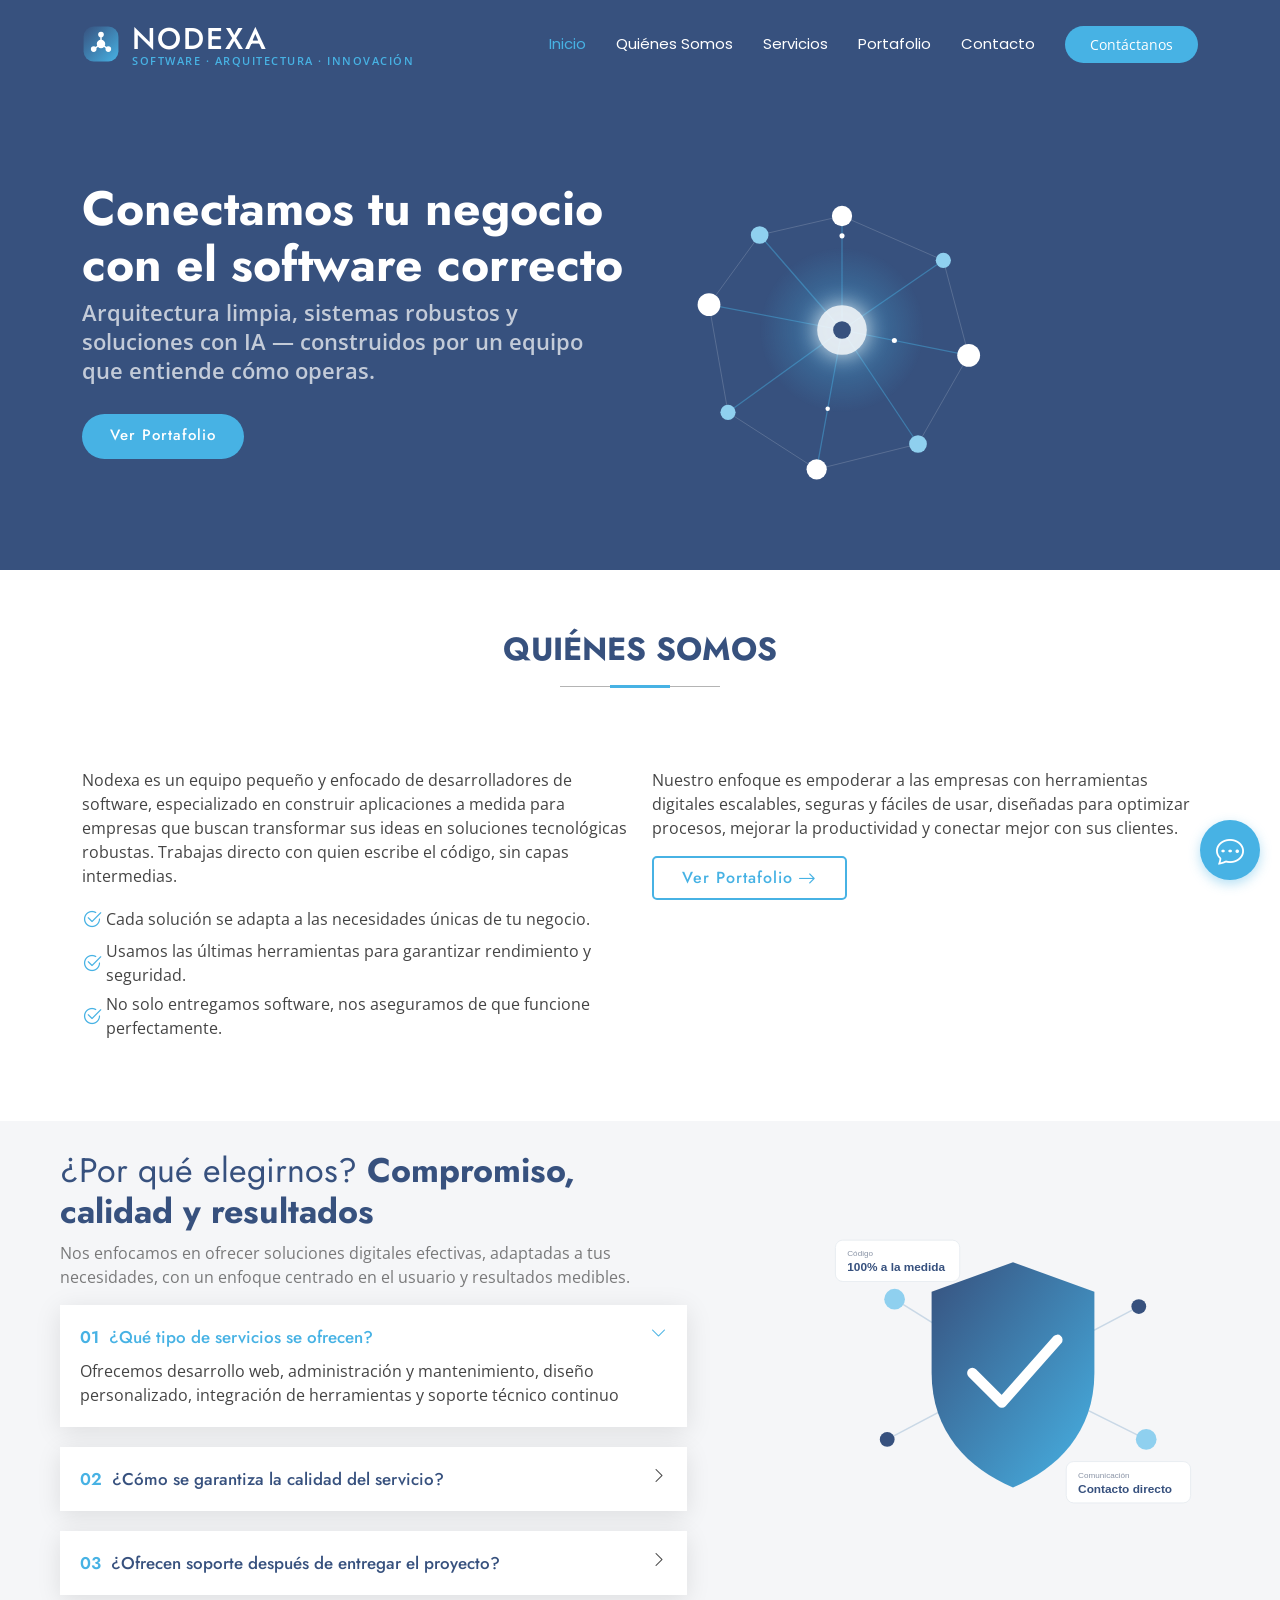
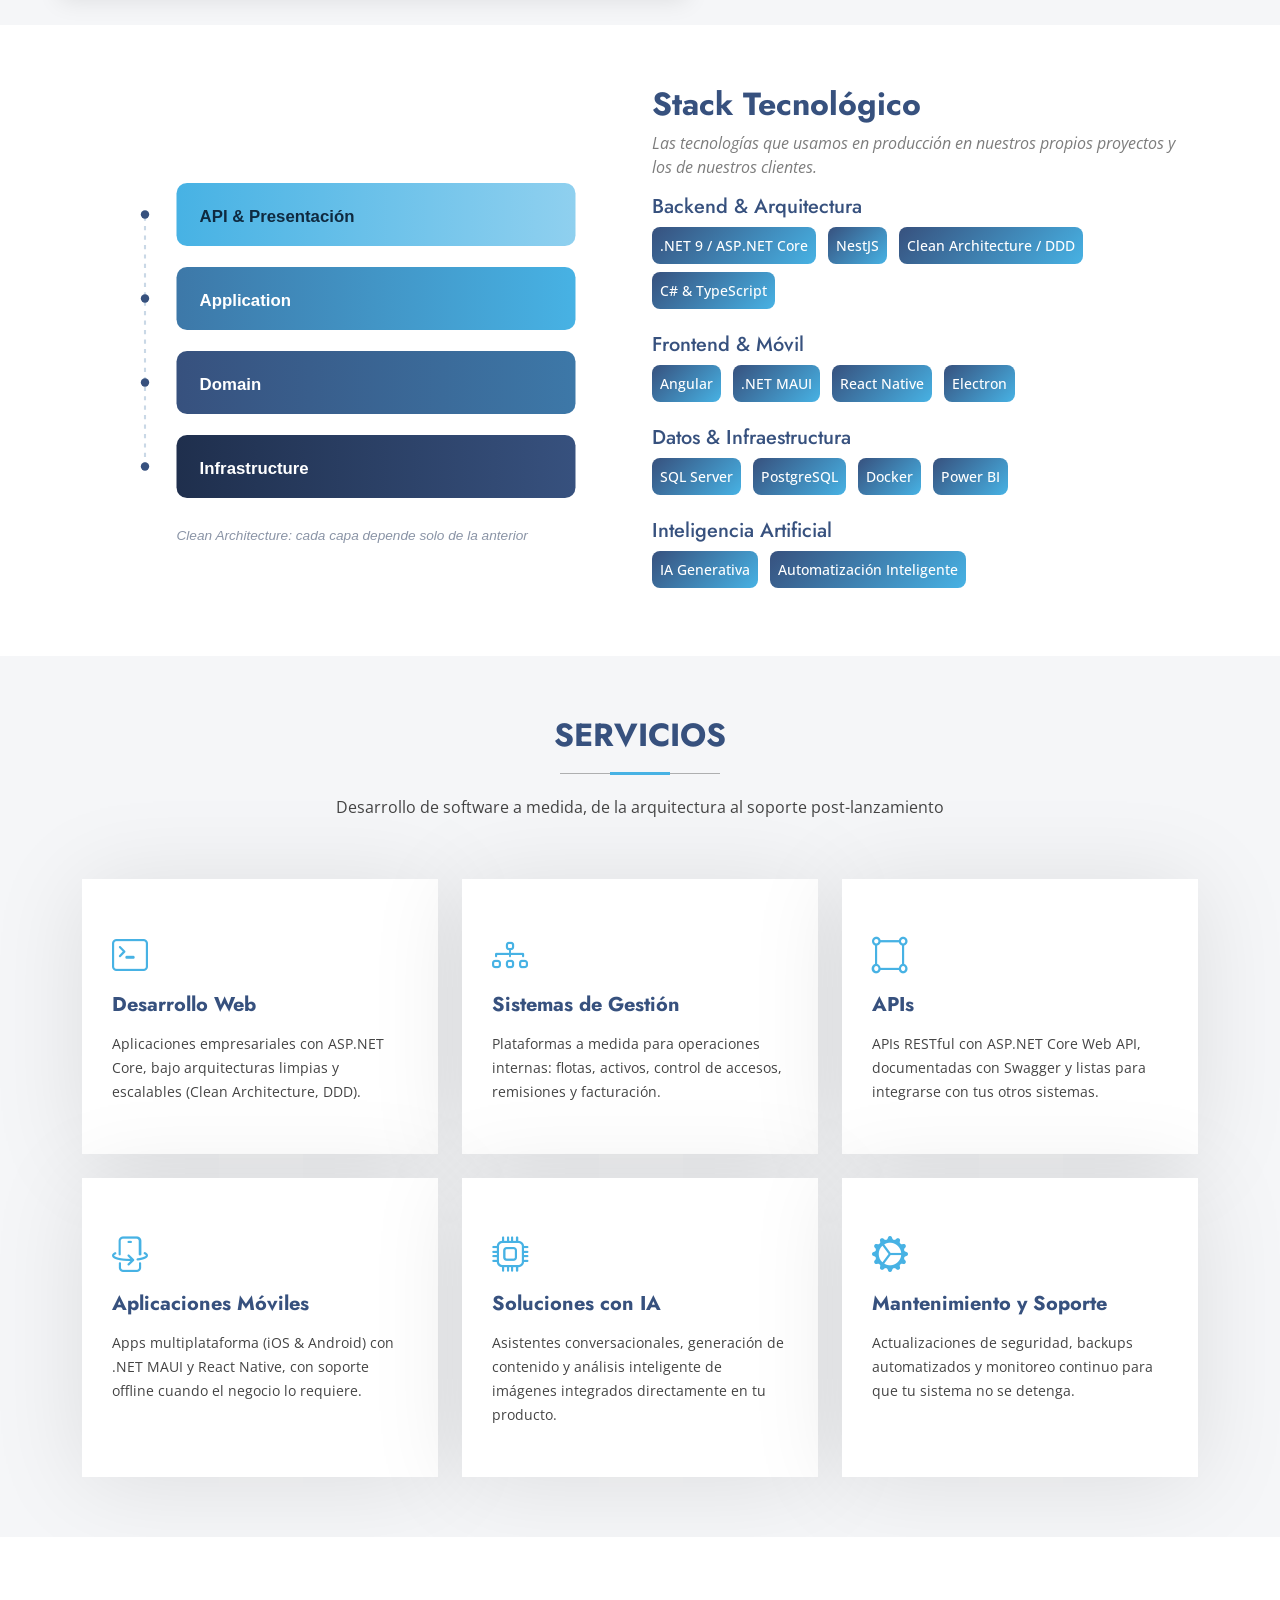
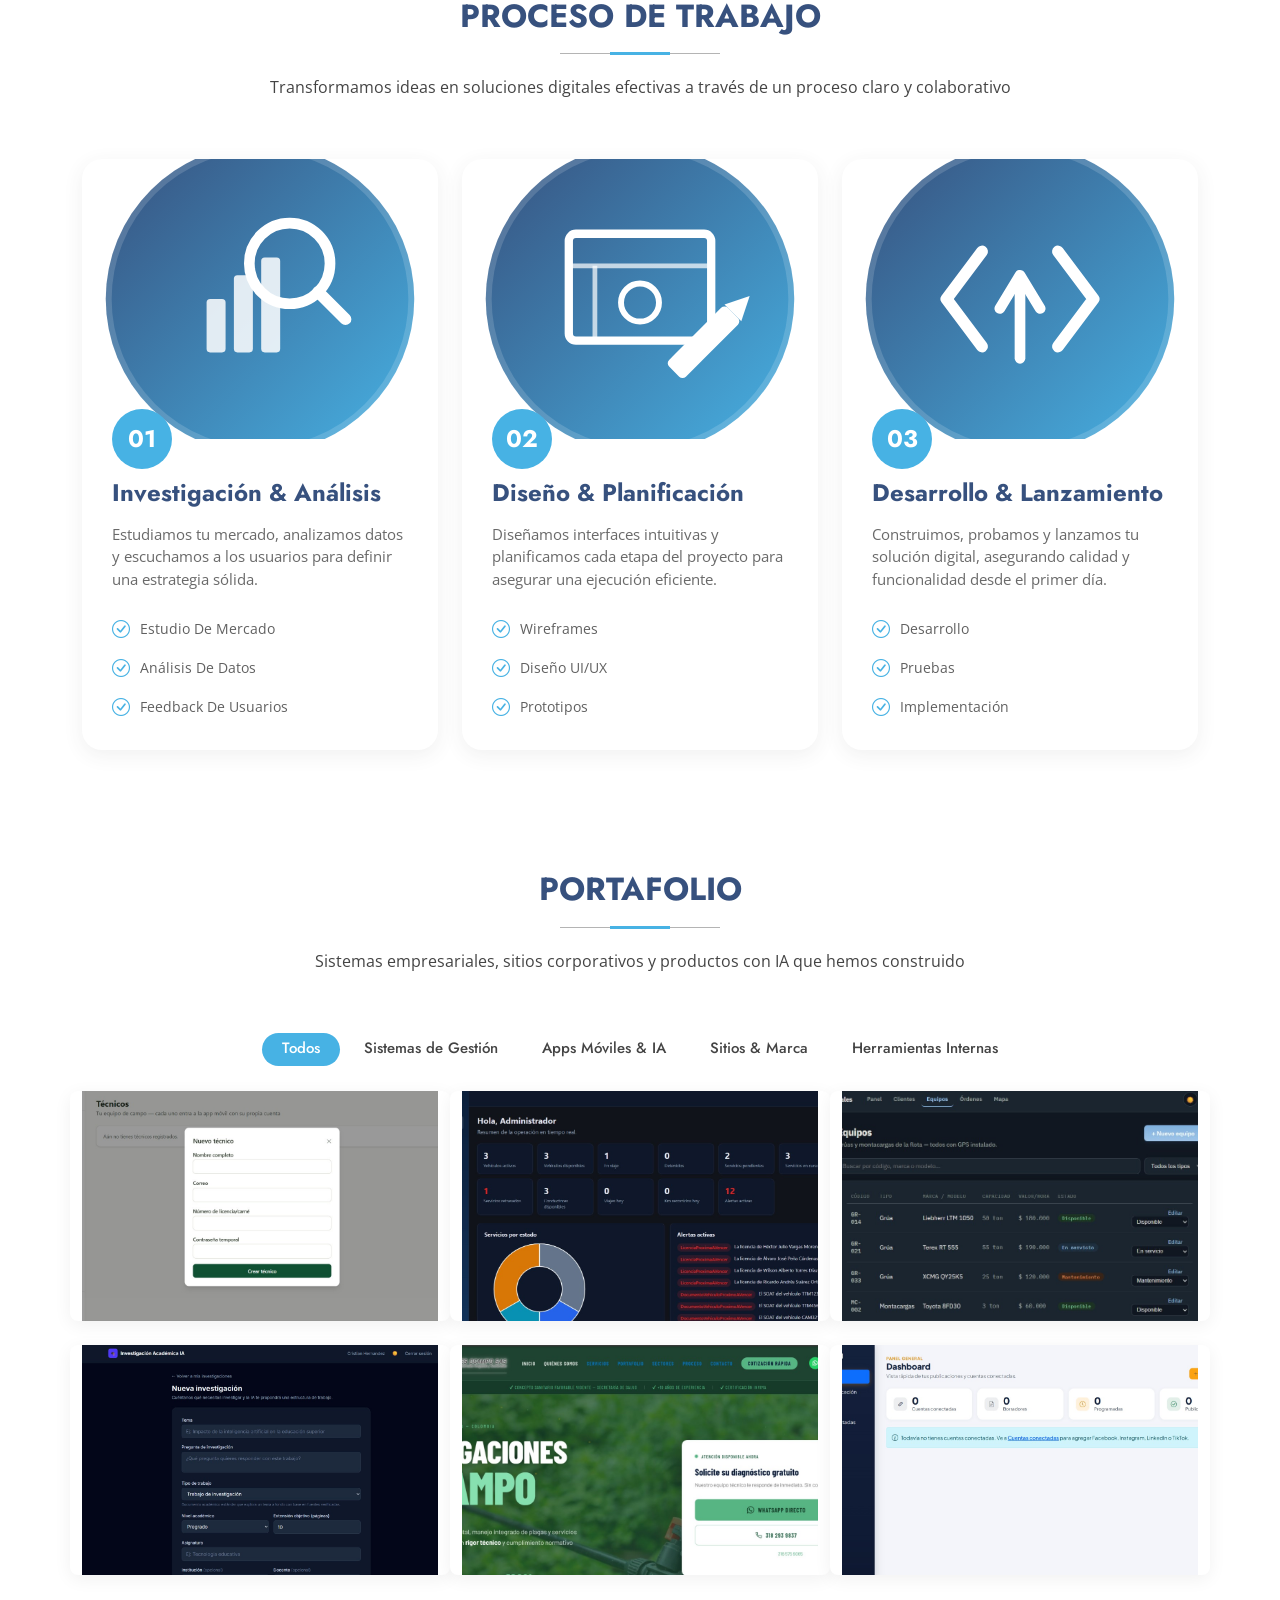
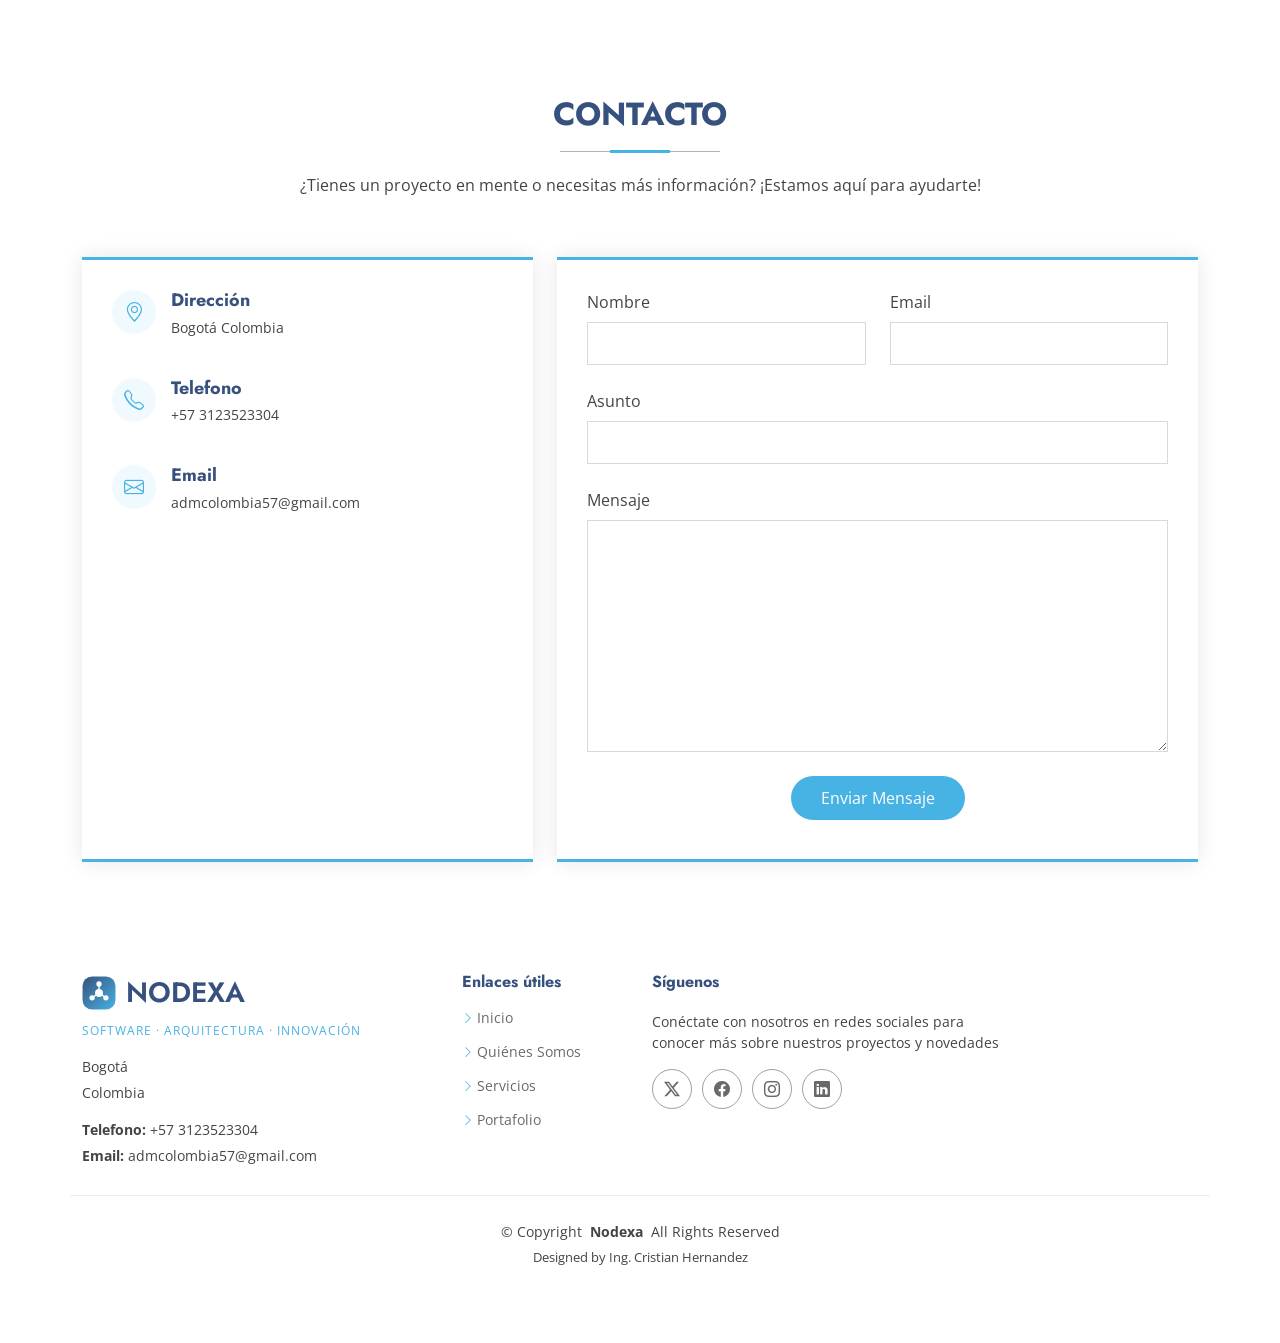
==== commit f2f0d8a5: "Rebrand to Nodexa and overhaul portfolio site - Rename company from DevVision Solutions to Nodexa ac" ====
--- a/index.html
+++ b/index.html
@@ -1,15 +1,22 @@
 <!DOCTYPE html>
-<html lang="en">
+<html lang="es">
 
 <head>
   <meta charset="utf-8">
   <meta content="width=device-width, initial-scale=1.0" name="viewport">
-  <meta name="description" content="">
-  <meta name="keywords" content="">
+  <title>Nodexa | Software, Arquitectura e Innovación</title>
+  <meta name="description" content="Nodexa: desarrollo de software a medida en Bogotá, Colombia. Aplicaciones web y móviles, APIs, sistemas de gestión empresarial e integraciones con Inteligencia Artificial.">
+  <meta name="keywords" content="desarrollo de software Bogotá, desarrollo web a medida, aplicaciones .NET, aplicaciones móviles, sistemas de gestión empresarial, soluciones con inteligencia artificial, Nodexa">
+  <meta name="author" content="Nodexa">
+  <meta property="og:title" content="Nodexa - Software, Arquitectura e Innovación">
+  <meta property="og:description" content="Aplicaciones web, móviles y de escritorio, APIs y soluciones con IA construidas a la medida de tu negocio.">
+  <meta property="og:type" content="website">
+  <meta property="og:image" content="assets/img/hero-network.svg">
 
   <!-- Favicons -->
-  <link href="assets/img/favicon2.png" rel="icon">
-  <link href="assets/img/apple-touch-icon.png" rel="apple-touch-icon">
+  <link href="assets/img/logo-mark.svg" rel="icon" type="image/svg+xml">
+  <link href="assets/img/favicon2.png" rel="alternate icon">
+  <link href="assets/img/logo-mark.svg" rel="apple-touch-icon">
 
   <!-- Fonts -->
   <link href="https://fonts.googleapis.com" rel="preconnect">
@@ -40,7 +47,7 @@
     
     /* Chatbot Button */
     .chatbot-button {
-      background: #2e58ff;
+      background: #47b2e4;
       color: white;
       width: 60px;
       height: 60px;
@@ -49,13 +56,13 @@
       align-items: center;
       justify-content: center;
       cursor: pointer;
-      box-shadow: 0 4px 12px rgba(46, 88, 255, 0.4);
+      box-shadow: 0 4px 12px rgba(71, 178, 228, 0.4);
       transition: all 0.3s ease;
     }
-    
+
     .chatbot-button:hover {
       transform: scale(1.05);
-      box-shadow: 0 6px 16px rgba(46, 88, 255, 0.5);
+      box-shadow: 0 6px 16px rgba(71, 178, 228, 0.5);
     }
     
     .chatbot-button i {
@@ -64,12 +71,13 @@
     
     /* Chatbot Window */
     .chatbot-window {
-      width: 350px;
+      width: 375px;
       max-width: 90vw;
-      height: 450px;
+      height: 500px;
+      max-height: 75vh;
       background: white;
       border-radius: 16px;
-      box-shadow: 0 8px 30px rgba(0, 0, 0, 0.2);
+      box-shadow: 0 12px 36px rgba(15, 42, 64, 0.22);
       overflow: hidden;
       display: none;
       flex-direction: column;
@@ -86,7 +94,7 @@
     
     /* Chatbot Header */
     .chatbot-header {
-      background: linear-gradient(135deg, #2e58ff, #6a11cb);
+      background: linear-gradient(135deg, #37517e, #47b2e4);
       color: white;
       padding: 16px;
       display: flex;
@@ -138,11 +146,13 @@
     
     .message {
       margin-bottom: 12px;
-      max-width: 80%;
+      max-width: 85%;
       animation: fadeIn 0.3s ease;
       padding: 12px 16px;
       border-radius: 18px;
-      line-height: 1.4;
+      line-height: 1.5;
+      white-space: pre-line;
+      font-size: 14.5px;
     }
     
     @keyframes fadeIn {
@@ -152,14 +162,14 @@
     
     .bot-message {
       align-self: flex-start;
-      background: #eef2ff;
+      background: #eaf5fc;
       border-radius: 18px 18px 18px 4px;
-      color: #333;
+      color: #2c3e50;
     }
     
     .user-message {
       align-self: flex-end;
-      background: #2e58ff;
+      background: #47b2e4;
       color: white;
       border-radius: 18px 18px 4px 18px;
       margin-left: auto;
@@ -183,11 +193,11 @@
     }
     
     .chatbot-input input:focus {
-      border-color: #2e58ff;
-    }
-    
+      border-color: #47b2e4;
+    }
+
     .chatbot-input button {
-      background: #2e58ff;
+      background: #47b2e4;
       color: white;
       border: none;
       border-radius: 50%;
@@ -202,7 +212,7 @@
     }
     
     .chatbot-input button:hover {
-      background: #1a45e0;
+      background: #37517e;
     }
     
     /* Quick Reply Buttons */
@@ -214,17 +224,17 @@
     }
     
     .quick-reply {
-      background: #eef2ff;
-      border: 1px solid #d0d7ff;
+      background: #eaf5fc;
+      border: 1px solid #bfe3f5;
       border-radius: 20px;
       padding: 6px 12px;
       font-size: 13px;
       cursor: pointer;
       transition: all 0.2s;
     }
-    
+
     .quick-reply:hover {
-      background: #d0d7ff;
+      background: #bfe3f5;
     }
     
     /* Typing Indicator */
@@ -258,34 +268,74 @@
     }
     
     .suggested-questions {
-      margin-top: 10px;
-      padding: 10px;
-      background: #f0f4ff;
-      border-radius: 12px;
-      font-size: 14px;
-    }
-    
-    .suggested-questions p {
-      margin: 0 0 8px 0;
-      font-weight: 600;
-      color: #2e58ff;
-    }
-    
+      margin-top: 12px;
+    }
+
     .suggested-list {
       display: flex;
-      flex-direction: column;
-      gap: 6px;
-    }
-    
+      flex-direction: row;
+      flex-wrap: wrap;
+      gap: 8px;
+    }
+
     .suggested-item {
       cursor: pointer;
-      padding: 6px 10px;
+      padding: 7px 14px;
+      border-radius: 20px;
+      background: #ffffff;
+      border: 1.5px solid #47b2e4;
+      color: #37517e;
+      font-size: 13px;
+      font-weight: 600;
+      transition: all 0.2s;
+    }
+
+    .suggested-item:hover {
+      background: #47b2e4;
+      color: #ffffff;
+    }
+
+    /* Skill Badges */
+    .skill-badge {
+      display: inline-block;
+      background: linear-gradient(135deg, #37517e, #47b2e4);
+      color: #ffffff;
+      font-size: 14px;
+      font-weight: 500;
       border-radius: 8px;
-      transition: background 0.2s;
-    }
-    
-    .suggested-item:hover {
-      background: #dbe4ff;
+    }
+
+    /* Portfolio: uniform crop so every project card is the same size */
+    .portfolio-item {
+      background: #ffffff;
+      border-radius: 8px;
+      overflow: hidden;
+      box-shadow: 0 4px 18px rgba(0, 0, 0, 0.06);
+    }
+
+    .portfolio-item img {
+      width: 100%;
+      height: 230px;
+      object-fit: cover;
+      object-position: top center;
+      display: block;
+    }
+
+    /* Hero: keep it compact so users see there's more below the fold */
+    #hero {
+      min-height: auto !important;
+      padding: 130px 0 60px 0 !important;
+    }
+
+    #hero .hero-img img {
+      max-width: 380px;
+      margin: 0 auto;
+    }
+
+    @media (max-width: 991px) {
+      #hero .hero-img img {
+        max-width: 260px;
+      }
     }
   </style>
 
@@ -297,10 +347,11 @@
     <div class="container-fluid container-xl position-relative d-flex align-items-center">
 
       <a href="index.html" class="logo d-flex align-items-center me-auto">
-        <!-- Uncomment the line below if you also wish to use an image logo -->
-        <!-- <img src="assets/img/logo.webp" alt=""> -->
-        <img src="assets/img/Logo2.png" alt="Icono" style="width: 30px; height: 30px; margin-right: 10px;">
-        <h1 class="sitename">DevVision Solutions</h1>
+        <img src="assets/img/logo-mark.svg" alt="Nodexa" style="width: 38px; height: 38px; margin-right: 12px;">
+        <div class="d-flex flex-column justify-content-center">
+          <h1 class="sitename" style="line-height: 1.1;">Nodexa</h1>
+          <span style="font-size: 11px; letter-spacing: 1.5px; color: var(--accent-color); font-weight: 600; text-transform: uppercase;">Software · Arquitectura · Innovación</span>
+        </div>
       </a>
 
       <nav id="navmenu" class="navmenu">
@@ -309,13 +360,12 @@
           <li><a href="#about">Quiénes Somos</a></li>
           <li><a href="#services">Servicios</a></li>
           <li><a href="#portfolio">Portafolio</a></li>
-          </li>
           <li><a href="#contact">Contacto</a></li>
         </ul>
         <i class="mobile-nav-toggle d-xl-none bi bi-list"></i>
       </nav>
 
-      <a class="btn-getstarted" href="#about">Get Started</a>
+      <a class="btn-getstarted" href="#contact">Contáctanos</a>
 
     </div>
   </header>
@@ -328,15 +378,14 @@
       <div class="container">
         <div class="row gy-4">
           <div class="col-lg-6 order-2 order-lg-1 d-flex flex-column justify-content-center" data-aos="zoom-out">
-            <h1>Tu Visión, Nuestra Tecnología</h1>
-            <p>Juntos construimos el futuro: valor tangible y una experiencia de usuario excepcional</p>
+            <h1>Conectamos tu negocio con el software correcto</h1>
+            <p>Arquitectura limpia, sistemas robustos y soluciones con IA — construidos por un equipo que entiende cómo operas.</p>
             <div class="d-flex">
-              <a href="#about" class="btn-get-started">Get Started</a>
-              <!-- <a href="https://www.youtube.com/watch?v=Y7f98aduVJ8" class="glightbox btn-watch-video d-flex align-items-center"><i class="bi bi-play-circle"></i><span>Watch Video</span></a> -->
+              <a href="#portfolio" class="btn-get-started">Ver Portafolio</a>
             </div>
           </div>
           <div class="col-lg-6 order-1 order-lg-2 hero-img" data-aos="zoom-out" data-aos-delay="200">
-            <img src="assets/img/hero-img.png" class="img-fluid animated" alt="">
+            <img src="assets/img/hero-network.svg" class="img-fluid animated" alt="Red de nodos conectados, representando la integración de sistemas de Nodexa">
           </div>
         </div>
       </div>
@@ -418,9 +467,9 @@
 
           <div class="col-lg-6 content" data-aos="fade-up" data-aos-delay="100">
             <p>
-              En DevVision Solutions, somos un equipo apasionado de desarrolladores, diseñadores y estrategas digitales 
-              especializados en crear aplicaciones web personalizadas para empresas que buscan transformar sus ideas
-              en soluciones tecnológicas robustas.
+              Nodexa es un equipo pequeño y enfocado de desarrolladores de software, especializado en construir
+              aplicaciones a medida para empresas que buscan transformar sus ideas en soluciones tecnológicas robustas.
+              Trabajas directo con quien escribe el código, sin capas intermedias.
             </p>
             <ul>
               <li><i class="bi bi-check2-circle"></i> <span>Cada solución se adapta a las necesidades únicas de tu negocio.</span></li>
@@ -430,8 +479,8 @@
           </div>
 
           <div class="col-lg-6" data-aos="fade-up" data-aos-delay="200">
-            <p>Nuestgro enfoque es poder empoderar a las empresas con herramientas digitales escalables, seguras y fáciles de usar, diseñadas para optimizar procesos, mejorar la productividad y conectar mejor con sus clientes. </p>
-            <a href="#" class="read-more"><span>Read More</span><i class="bi bi-arrow-right"></i></a>
+            <p>Nuestro enfoque es empoderar a las empresas con herramientas digitales escalables, seguras y fáciles de usar, diseñadas para optimizar procesos, mejorar la productividad y conectar mejor con sus clientes.</p>
+            <a href="#portfolio" class="read-more"><span>Ver Portafolio</span><i class="bi bi-arrow-right"></i></a>
           </div>
 
         </div>
@@ -488,7 +537,7 @@
           </div>
 
           <div class="col-lg-5 order-1 order-lg-2 why-us-img">
-            <img src="assets/img/why-us.png" class="img-fluid" alt="" data-aos="zoom-in" data-aos-delay="100">
+            <img src="assets/img/why-us-graphic.svg" class="img-fluid" alt="Por qué elegir a Nodexa" data-aos="zoom-in" data-aos-delay="100">
           </div>
         </div>
 
@@ -504,66 +553,39 @@
         <div class="row">
 
           <div class="col-lg-6 d-flex align-items-center">
-            <img src="assets/img/illustration/illustration-10.webp" class="img-fluid" alt="">
+            <img src="assets/img/skills-stack.svg" class="img-fluid" alt="Capas de Clean Architecture en el stack tecnológico de Nodexa">
           </div>
 
           <div class="col-lg-6 pt-4 pt-lg-0 content">
 
-            <h3>Habilidades Técnicas y Creativas</h3>
+            <h3>Stack Tecnológico</h3>
             <p class="fst-italic">
-              Contamos con un conjunto sólido de habilidades para desarrollar soluciones digitales efectivas y visualmente atractivas.
+              Las tecnologías que usamos en producción en nuestros propios proyectos y los de nuestros clientes.
             </p>
 
-            <div class="skills-content skills-animation">
-
-              <div class="progress">
-                <span class="skill"><span>HTML</span> <i class="val">100%</i></span>
-                <div class="progress-bar-wrap">
-                  <div class="progress-bar" role="progressbar" aria-valuenow="100" aria-valuemin="0" aria-valuemax="100"></div>
-                </div>
-              </div><!-- End Skills Item -->
-
-              <div class="progress">
-                <span class="skill"><span>CSS</span> <i class="val">100%</i></span>
-                <div class="progress-bar-wrap">
-                  <div class="progress-bar" role="progressbar" aria-valuenow="100" aria-valuemin="0" aria-valuemax="100"></div>
-                </div>
-              </div><!-- End Skills Item -->
-
-              <div class="progress">
-                <span class="skill"><span>JavaScript</span> <i class="val">100%</i></span>
-                <div class="progress-bar-wrap">
-                  <div class="progress-bar" role="progressbar" aria-valuenow="100" aria-valuemin="0" aria-valuemax="100"></div>
-                </div>
-              </div><!-- End Skills Item -->
-
-              <div class="progress">
-                <span class="skill"><span>APIs</span> <i class="val">100%</i></span>
-                <div class="progress-bar-wrap">
-                  <div class="progress-bar" role="progressbar" aria-valuenow="100" aria-valuemin="0" aria-valuemax="100"></div>
-                </div>
-              </div><!-- End Skills Item -->
-
-               <div class="progress">
-                <span class="skill"><span>SQL</span> <i class="val">100%</i></span>
-                <div class="progress-bar-wrap">
-                  <div class="progress-bar" role="progressbar" aria-valuenow="100" aria-valuemin="0" aria-valuemax="100"></div>
-                </div>
-              </div><!-- End Skills Item -->
-
-               <div class="progress">
-                <span class="skill"><span>Clean Architecture</span> <i class="val">100%</i></span>
-                <div class="progress-bar-wrap">
-                  <div class="progress-bar" role="progressbar" aria-valuenow="100" aria-valuemin="0" aria-valuemax="100"></div>
-                </div>
-              </div><!-- End Skills Item -->
-
-               <div class="progress">
-                <span class="skill"><span>Reportes PBI</span> <i class="val">100%</i></span>
-                <div class="progress-bar-wrap">
-                  <div class="progress-bar" role="progressbar" aria-valuenow="100" aria-valuemin="0" aria-valuemax="100"></div>
-                </div>
-              </div><!-- End Skills Item -->
+            <div class="skills-content">
+
+              <h5 class="mt-3 mb-2">Backend &amp; Arquitectura</h5>
+              <span class="skill-badge me-2 mb-2 p-2">.NET 9 / ASP.NET Core</span>
+              <span class="skill-badge me-2 mb-2 p-2">NestJS</span>
+              <span class="skill-badge me-2 mb-2 p-2">Clean Architecture / DDD</span>
+              <span class="skill-badge me-2 mb-2 p-2">C# &amp; TypeScript</span>
+
+              <h5 class="mt-3 mb-2">Frontend &amp; Móvil</h5>
+              <span class="skill-badge me-2 mb-2 p-2">Angular</span>
+              <span class="skill-badge me-2 mb-2 p-2">.NET MAUI</span>
+              <span class="skill-badge me-2 mb-2 p-2">React Native</span>
+              <span class="skill-badge me-2 mb-2 p-2">Electron</span>
+
+              <h5 class="mt-3 mb-2">Datos &amp; Infraestructura</h5>
+              <span class="skill-badge me-2 mb-2 p-2">SQL Server</span>
+              <span class="skill-badge me-2 mb-2 p-2">PostgreSQL</span>
+              <span class="skill-badge me-2 mb-2 p-2">Docker</span>
+              <span class="skill-badge me-2 mb-2 p-2">Power BI</span>
+
+              <h5 class="mt-3 mb-2">Inteligencia Artificial</h5>
+              <span class="skill-badge me-2 mb-2 p-2">IA Generativa</span>
+              <span class="skill-badge me-2 mb-2 p-2">Automatización Inteligente</span>
 
             </div>
 
@@ -580,42 +602,58 @@
       <!-- Section Title -->
       <div class="container section-title" data-aos="fade-up">
         <h2>Servicios</h2>
-        <p>Desarrollo y administración de páginas web con soporte y mantenimiento continuo</p>
+        <p>Desarrollo de software a medida, de la arquitectura al soporte post-lanzamiento</p>
       </div><!-- End Section Title -->
 
       <div class="container">
 
         <div class="row gy-4">
 
-          <div class="col-xl-3 col-md-6 d-flex" data-aos="fade-up" data-aos-delay="100">
+          <div class="col-xl-4 col-md-6 d-flex" data-aos="fade-up" data-aos-delay="100">
             <div class="service-item position-relative">
               <div class="icon"><i class="bi bi-terminal"></i></div>
-              <h4><a href="" class="stretched-link">Desarrollo web</a></h4>
-              <p>Aplicaciones empresariales con ASP.NET Core, Blazor y WPF conMicroservicios y arquitecturas limpias (Clean Architecture, DDD)</p>
+              <h4><a href="#portfolio" class="stretched-link">Desarrollo Web</a></h4>
+              <p>Aplicaciones empresariales con ASP.NET Core, bajo arquitecturas limpias y escalables (Clean Architecture, DDD).</p>
             </div>
           </div><!-- End Service Item -->
 
-          <div class="col-xl-3 col-md-6 d-flex" data-aos="fade-up" data-aos-delay="200">
+          <div class="col-xl-4 col-md-6 d-flex" data-aos="fade-up" data-aos-delay="200">
+            <div class="service-item position-relative">
+              <div class="icon"><i class="bi bi-diagram-3"></i></div>
+              <h4><a href="#portfolio" class="stretched-link">Sistemas de Gestión</a></h4>
+              <p>Plataformas a medida para operaciones internas: flotas, activos, control de accesos, remisiones y facturación.</p>
+            </div>
+          </div><!-- End Service Item -->
+
+          <div class="col-xl-4 col-md-6 d-flex" data-aos="fade-up" data-aos-delay="300">
             <div class="service-item position-relative">
               <div class="icon"><i class="bi bi-bounding-box-circles icon"></i></div>
-              <h4><a href="" class="stretched-link">APIs</a></h4>
-              <p>RESTful APIs con ASP.NET Core Web API, GraphQL para consultas flexibles</p>
+              <h4><a href="#portfolio" class="stretched-link">APIs</a></h4>
+              <p>APIs RESTful con ASP.NET Core Web API, documentadas con Swagger y listas para integrarse con tus otros sistemas.</p>
             </div>
           </div><!-- End Service Item -->
 
-          <div class="col-xl-3 col-md-6 d-flex" data-aos="fade-up" data-aos-delay="300">
+          <div class="col-xl-4 col-md-6 d-flex" data-aos="fade-up" data-aos-delay="400">
             <div class="service-item position-relative">
               <div class="icon"><i class="bi bi-phone-flip"></i></div>
-              <h4><a href="" class="stretched-link">Aplicaciones móviles</a></h4>
-              <p>(iOS & Android) con Flutter y React Native.</p>
-            </div>
-          </div><!-- End Service Item -->          
-
-          <div class="col-xl-3 col-md-6 d-flex" data-aos="fade-up" data-aos-delay="400">
+              <h4><a href="#portfolio" class="stretched-link">Aplicaciones Móviles</a></h4>
+              <p>Apps multiplataforma (iOS &amp; Android) con .NET MAUI y React Native, con soporte offline cuando el negocio lo requiere.</p>
+            </div>
+          </div><!-- End Service Item -->
+
+          <div class="col-xl-4 col-md-6 d-flex" data-aos="fade-up" data-aos-delay="500">
+            <div class="service-item position-relative">
+              <div class="icon"><i class="bi bi-cpu"></i></div>
+              <h4><a href="#portfolio" class="stretched-link">Soluciones con IA</a></h4>
+              <p>Asistentes conversacionales, generación de contenido y análisis inteligente de imágenes integrados directamente en tu producto.</p>
+            </div>
+          </div><!-- End Service Item -->
+
+          <div class="col-xl-4 col-md-6 d-flex" data-aos="fade-up" data-aos-delay="600">
             <div class="service-item position-relative">
               <div class="icon"><i class="bi bi-gear-wide-connected"></i></div>
-              <h4><a href="" class="stretched-link">Mantenimiento y soporte técnico</a></h4>
-              <p>Parches y actualizaciones de seguridad (.NET Core, SQL Server), Backups automatizados y planes de recuperación ante desastres. </p>
+              <h4><a href="#contact" class="stretched-link">Mantenimiento y Soporte</a></h4>
+              <p>Actualizaciones de seguridad, backups automatizados y monitoreo continuo para que tu sistema no se detenga.</p>
             </div>
           </div><!-- End Service Item -->
 
@@ -641,7 +679,7 @@
           <div class="col-lg-4" data-aos="fade-up" data-aos-delay="200">
             <div class="steps-item">
               <div class="steps-image">
-                <img src="assets/img/steps/steps-1.webp" alt="Step 1" class="img-fluid" loading="lazy">
+                <img src="assets/img/step-1.svg" alt="Investigación y análisis" class="img-fluid" loading="lazy">
               </div>
               <div class="steps-content">
                 <div class="steps-number">01</div>
@@ -668,7 +706,7 @@
           <div class="col-lg-4" data-aos="fade-up" data-aos-delay="300">
             <div class="steps-item">
               <div class="steps-image">
-                <img src="assets/img/steps/steps-2.webp" alt="Step 2" class="img-fluid" loading="lazy">
+                <img src="assets/img/step-2.svg" alt="Diseño y planificación" class="img-fluid" loading="lazy">
               </div>
               <div class="steps-content">
                 <div class="steps-number">02</div>
@@ -695,7 +733,7 @@
           <div class="col-lg-4" data-aos="fade-up" data-aos-delay="400">
             <div class="steps-item">
               <div class="steps-image">
-                <img src="assets/img/steps/steps-3.webp" alt="Step 3" class="img-fluid" loading="lazy">
+                <img src="assets/img/step-3.svg" alt="Desarrollo y lanzamiento" class="img-fluid" loading="lazy">
               </div>
               <div class="steps-content">
                 <div class="steps-number">03</div>
@@ -732,74 +770,86 @@
       <!-- Section Title -->
       <div class="container section-title" data-aos="fade-up">
         <h2>Portafolio</h2>
-        <p>Algunos de los proyectos que hemos desarrollado recientemente</p>
+        <p>Sistemas empresariales, sitios corporativos y productos con IA que hemos construido</p>
       </div><!-- End Section Title -->
 
       <div class="container">
 
-        <div class="isotope-layout" data-default-filter="*" data-layout="masonry" data-sort="original-order">
-
-          <!-- <ul class="portfolio-filters isotope-filters" data-aos="fade-up" data-aos-delay="100">
-            <li data-filter="*" class="filter-active">All</li>
-            <li data-filter=".filter-app">App</li>
-            <li data-filter=".filter-product">Card</li>
-            <li data-filter=".filter-branding">Web</li>
-          </ul>End Portfolio Filters -->
-
-
-
-        <!-- Primer Contenedor -->
-        <div class="row gy-4 justify-content-center text-center isotope-container w-100" data-aos="fade-up" data-aos-delay="200">
-
-          <div class="col-lg-4 col-md-6 portfolio-item isotope-item filter-app">
-            <img src="assets/img/portfolio/ControlActivos.png" class="img-fluid" alt="">
-            <div class="portfolio-info">
-              <h4>Control Activos</h4>
-              <p>Plataforma para gestionar y rastrear activos empresariales.</p>
-              <a href="assets/img/portfolio/ControlActivos.png" title="ControlActivos" data-gallery="portfolio-gallery-app" class="glightbox preview-link"><i class="bi bi-zoom-in"></i></a>
-            </div>
-          </div>
-
-          <div class="col-lg-4 col-md-6 portfolio-item isotope-item filter-product">
-            <img src="assets/img/portfolio/Gym.png" class="img-fluid" alt="">
-            <div class="portfolio-info">
-              <h4>Sistema de Control de Accesos</h4>
-              <p>Aplicación para gestionar entradas y salidas de usuarios en un gimnasio</p>
-              <a href="assets/img/portfolio/Gym.png" title="ControlAcceso" data-gallery="portfolio-gallery-product" class="glightbox preview-link"><i class="bi bi-zoom-in"></i></a>
-            </div>
-          </div>
-
-          <div class="col-lg-4 col-md-6 portfolio-item isotope-item filter-branding">
-            <img src="assets/img/portfolio/Colegio.png" class="img-fluid" alt="">
-            <div class="portfolio-info">
-              <h4>Sistema de Matrículas</h4>
-              <p>Plataforma para gestionar inscripciones y datos académicos de estudiantes</p>
-              <a href="assets/img/portfolio/Colegio.png" title="Matriculas" data-gallery="portfolio-gallery-branding" class="glightbox preview-link"><i class="bi bi-zoom-in"></i></a>
-            </div>
-          </div>
-
-        </div>
-
-        <div class="my-4"></div>
-
-        <!-- Segundo Contenedor -->
-       
-        <div class="row gy-4 justify-content-center text-center isotope-container w-100" data-aos="fade-up" data-aos-delay="200">
-
-          <div class="col-lg-4 col-md-6 portfolio-item isotope-item filter-app">
-            <img src="assets/img/portfolio/LandPage.png" class="img-fluid" alt="">
-            <div class="portfolio-info">
-              <h4>Landing Page</h4>
-              <p>Página de aterrizaje diseñada para captar clientes y presentar servicios</p>
-              <a href="assets/img/portfolio/LandPage.png" title="Informativo" data-gallery="portfolio-gallery-app" class="glightbox preview-link"><i class="bi bi-zoom-in"></i></a>
-            </div>
-          </div>
-        </div>
+        <div class="isotope-layout" data-default-filter="*" data-layout="fitRows" data-sort="original-order">
+
+          <ul class="portfolio-filters isotope-filters" data-aos="fade-up" data-aos-delay="100">
+            <li data-filter="*" class="filter-active">Todos</li>
+            <li data-filter=".filter-empresarial">Sistemas de Gestión</li>
+            <li data-filter=".filter-movil-ia">Apps Móviles &amp; IA</li>
+            <li data-filter=".filter-web">Sitios &amp; Marca</li>
+            <li data-filter=".filter-herramientas">Herramientas Internas</li>
+          </ul><!-- End Portfolio Filters -->
+
+          <div class="row gy-4 justify-content-center text-center isotope-container" data-aos="fade-up" data-aos-delay="200">
+
+            <div class="col-lg-4 col-md-6 portfolio-item isotope-item filter-empresarial">
+              <img src="assets/img/portfolio/plagenta-real.jpg" class="img-fluid" alt="Panel de administración real de Plagenta">
+              <div class="portfolio-info">
+                <h4>Plagenta</h4>
+                <p>SaaS multi-tenant para empresas de control de plagas: técnicos en campo con check-in por GPS y foto, certificados en PDF con QR de verificación y portal de clientes.</p>
+                <a href="assets/img/portfolio/plagenta-real.jpg" title="Plagenta" data-gallery="portfolio-gallery-empresarial" class="glightbox preview-link"><i class="bi bi-zoom-in"></i></a>
+              </div>
+            </div>
+
+            <div class="col-lg-4 col-md-6 portfolio-item isotope-item filter-empresarial">
+              <img src="assets/img/portfolio/gestion-transporte-real.jpg" class="img-fluid" alt="Panel de administración real de Gestión de Transporte">
+              <div class="portfolio-info">
+                <h4>Gestión de Transporte</h4>
+                <p>Control de flota, rutas y mantenimiento vehicular para empresas de carga, con remisión digital (PDF + QR) y portal offline para el conductor.</p>
+                <a href="assets/img/portfolio/gestion-transporte-real.jpg" title="Gestión de Transporte" data-gallery="portfolio-gallery-empresarial" class="glightbox preview-link"><i class="bi bi-zoom-in"></i></a>
+              </div>
+            </div>
+
+            <div class="col-lg-4 col-md-6 portfolio-item isotope-item filter-empresarial">
+              <img src="assets/img/portfolio/remisiones-digitales-real.jpg" class="img-fluid" alt="Panel de administración real de Remisiones Digitales">
+              <div class="portfolio-info">
+                <h4>Remisiones Digitales</h4>
+                <p>Órdenes de servicio, facturación y GPS de equipos centralizados en un solo sistema. Actualmente en desarrollo activo.</p>
+                <a href="assets/img/portfolio/remisiones-digitales-real.jpg" title="Remisiones Digitales" data-gallery="portfolio-gallery-empresarial" class="glightbox preview-link"><i class="bi bi-zoom-in"></i></a>
+              </div>
+            </div>
+
+            <div class="col-lg-4 col-md-6 portfolio-item isotope-item filter-movil-ia">
+              <img src="assets/img/portfolio/investigacion-academica-ia-real.jpg" class="img-fluid" alt="Pantalla real de Investigación Académica IA">
+              <div class="portfolio-info">
+                <h4>Investigación Académica IA</h4>
+                <p>Asistente que ayuda a estudiantes a estructurar un trabajo de investigación y buscar fuentes académicas reales y verificadas (nunca inventadas).</p>
+                <a href="assets/img/portfolio/investigacion-academica-ia-real.jpg" title="Investigación Académica IA" data-gallery="portfolio-gallery-movil-ia" class="glightbox preview-link"><i class="bi bi-zoom-in"></i></a>
+              </div>
+            </div>
+
+            <div class="col-lg-4 col-md-6 portfolio-item isotope-item filter-web">
+              <img src="assets/img/portfolio/fumigaciones-ocampo.jpg" class="img-fluid" alt="Sitio web Fumigaciones Ocampo">
+              <div class="portfolio-info">
+                <h4>Fumigaciones Ocampo</h4>
+                <p>Sitio corporativo para una empresa real de control de plagas: cotizador con protección anti-spam y contacto directo por WhatsApp.</p>
+                <a href="assets/img/portfolio/fumigaciones-ocampo.jpg" title="Fumigaciones Ocampo" data-gallery="portfolio-gallery-web" class="glightbox preview-link"><i class="bi bi-zoom-in"></i></a>
+              </div>
+            </div>
+
+            <div class="col-lg-4 col-md-6 portfolio-item isotope-item filter-herramientas">
+              <img src="assets/img/portfolio/social-panel-real.jpg" class="img-fluid" alt="Panel de administración real de Social Panel">
+              <div class="portfolio-info">
+                <h4>Social Panel</h4>
+                <p>Panel interno para programar y centralizar publicaciones en redes sociales desde un solo calendario.</p>
+                <a href="assets/img/portfolio/social-panel-real.jpg" title="Social Panel" data-gallery="portfolio-gallery-herramientas" class="glightbox preview-link"><i class="bi bi-zoom-in"></i></a>
+              </div>
+            </div>
+
+          </div><!-- End Isotope Container -->
+
+        </div>
+
       </div>
 
-
-
-     <!-- Contact Section -->
+    </section><!-- /Portfolio Section -->
+
+    <!-- Contact Section -->
     <section id="contact" class="contact section">
 
       <!-- Section Title -->
@@ -854,7 +904,10 @@
 
          <div class="col-lg-7">
                 <form action="https://formspree.io/f/mzzgbnvp?redirect=false" method="POST" class="php-email-form" data-aos="fade-up" data-aos-delay="200">
-                  
+
+                    <!-- Honeypot anti-spam: real visitors never see or fill this field -->
+                    <input type="text" name="_gotcha" tabindex="-1" autocomplete="off" aria-hidden="true" style="position:absolute; left:-9999px; width:1px; height:1px; opacity:0;">
+
                     <div class="row gy-4">
                         <div class="col-md-6">
                             <label for="name-field" class="pb-2">Nombre</label>
@@ -896,9 +949,10 @@
       <div class="row gy-4">
         <div class="col-lg-4 col-md-6 footer-about">
           <a href="index.html" class="d-flex align-items-center">
-             <img src="assets/img/Logo2.png" alt="Icono" style="width: 30px; height: 30px; margin-right: 10px;">
-            <span class="sitename">DevVision Solutions</span>
+             <img src="assets/img/logo-mark.svg" alt="Nodexa" style="width: 34px; height: 34px; margin-right: 10px;">
+            <span class="sitename">Nodexa</span>
           </a>
+          <p class="mt-2 mb-0" style="font-size: 12px; letter-spacing: 1px; color: var(--accent-color); text-transform: uppercase;">Software · Arquitectura · Innovación</p>
           <div class="footer-contact pt-3">
             <p>Bogotá</p>
             <p>Colombia</p>
@@ -932,13 +986,13 @@
     </div>
 
     <div class="container copyright text-center mt-4">
-      <p>© <span>Copyright</span> <strong class="px-1 sitename">DevVision Solutions</strong> <span>All Rights Reserved</span></p>
+      <p>© <span>Copyright</span> <strong class="px-1 sitename">Nodexa</strong> <span>All Rights Reserved</span></p>
       <div class="credits">
         <!-- All the links in the footer should remain intact. -->
         <!-- You can delete the links only if you've purchased the pro version. -->
         <!-- Licensing information: https://bootstrapmade.com/license/ -->
         <!-- Purchase the pro version with working PHP/AJAX contact form: [buy-url] -->
-        Designed by Ing. Cristian Hernandez</a>
+        Designed by Ing. Cristian Hernandez
       </div>
     </div>
 
@@ -1053,17 +1107,17 @@
         
         // Desarrollo web
         if (lowerMessage.includes('web') || lowerMessage.includes('página') || lowerMessage.includes('sitio')) {
-          return "Desarrollamos aplicaciones web empresariales utilizando tecnologías modernas como ASP.NET Core y Blazor. Creamos soluciones escalables con arquitecturas limpias (Clean Architecture, DDD) y microservicios para garantizar alto rendimiento y seguridad.";
+          return "Desarrollamos aplicaciones web empresariales utilizando tecnologías modernas como ASP.NET Core y Angular. Creamos soluciones escalables con arquitecturas limpias (Clean Architecture, DDD) para garantizar alto rendimiento y seguridad.";
         }
         
         // Aplicaciones móviles
         if (lowerMessage.includes('móvil') || lowerMessage.includes('app') || lowerMessage.includes('celular')) {
-          return "Sí, desarrollamos aplicaciones móviles para iOS y Android usando frameworks como Flutter y React Native. Creamos apps nativas e híbridas con excelente rendimiento y experiencia de usuario.";
+          return "Sí, desarrollamos aplicaciones móviles para iOS y Android usando .NET MAUI y React Native. Creamos apps nativas e híbridas con excelente rendimiento y experiencia de usuario.";
         }
         
         // APIs
         if (lowerMessage.includes('api') || lowerMessage.includes('rest') || lowerMessage.includes('graphql')) {
-          return "Desarrollamos APIs RESTful con ASP.NET Core Web API y también implementamos GraphQL para consultas más flexibles. Nuestras APIs incluyen autenticación segura, documentación completa y versionamiento.";
+          return "Desarrollamos APIs RESTful con ASP.NET Core Web API, documentadas con Swagger. Nuestras APIs incluyen autenticación segura (JWT), validaciones robustas y versionamiento.";
         }
         
         // Power BI
@@ -1077,7 +1131,7 @@
         }
 
         if (lowerMessage.includes('hola') || lowerMessage.includes('buenas') || lowerMessage.includes('saludos')) {
-          return "¡Hola! Soy el asistente de DevVision. ¿En qué puedo ayudarte hoy? Puedes preguntarme sobre:\n- Desarrollo de software\n- Aplicaciones web y móviles\n- Bases de datos\n- Nuestros procesos de trabajo";
+          return "¡Hola! Soy el asistente de Nodexa. ¿En qué puedo ayudarte hoy? Puedes preguntarme sobre:\n- Desarrollo de software\n- Aplicaciones web y móviles\n- Bases de datos\n- Nuestros procesos de trabajo";
         }
 
         // Despedidas
@@ -1086,23 +1140,23 @@
         }
 
         // Sobre la empresa
-        if (lowerMessage.includes('empresa') || lowerMessage.includes('quiénes son') || lowerMessage.includes('devvision')) {
-          return "DevVision Solutions es una empresa especializada en desarrollo de software a medida. Creamos soluciones tecnológicas robustas usando las mejores prácticas y tecnologías modernas como .NET, Flutter y SQL Server.";
+        if (lowerMessage.includes('empresa') || lowerMessage.includes('quiénes son') || lowerMessage.includes('nodexa')) {
+          return "Nodexa es una empresa especializada en desarrollo de software a medida. Creamos soluciones tecnológicas robustas usando las mejores prácticas y tecnologías modernas como .NET, Angular y bases de datos SQL.";
         }
 
         // Tecnologías de desarrollo
         if (lowerMessage.includes('tecnologías') || lowerMessage.includes('lenguajes') || lowerMessage.includes('usas') || lowerMessage.includes('utilizan')) {
-          return "Trabajamos principalmente con:\n\n🔹 .NET C# para aplicaciones empresariales\n🔹 Flutter y Dart para apps móviles multiplataforma\n🔹 SQL Server para bases de datos relacionales\n🔹 Power BI para análisis y visualización de datos\n\n¿Te gustaría conocer más detalles sobre alguna en particular?";
+          return "Trabajamos principalmente con:\n\n🔹 .NET C# y NestJS para aplicaciones empresariales\n🔹 Angular y .NET MAUI para web y apps móviles\n🔹 SQL Server y PostgreSQL para bases de datos relacionales\n🔹 Modelos de Inteligencia Artificial para automatizar procesos\n\n¿Te gustaría conocer más detalles sobre alguna en particular?";
         }
 
         // Desarrollo web
         if (lowerMessage.includes('web') || lowerMessage.includes('página') || lowerMessage.includes('sitio') || lowerMessage.includes('aplicación web')) {
-          return "Nuestros desarrollos web incluyen:\n\n• Sistemas empresariales con ASP.NET Core\n• Arquitecturas limpias y escalables\n• Microservicios para alta disponibilidad\n• Interfaces modernas con Blazor\n• Integración con APIs y bases de datos\n\n¿Necesitas un sistema web específico para tu negocio?";
+          return "Nuestros desarrollos web incluyen:\n\n• Sistemas empresariales con ASP.NET Core\n• Arquitecturas limpias y escalables (Clean Architecture)\n• Interfaces modernas con Angular\n• Integración con APIs y bases de datos\n\n¿Necesitas un sistema web específico para tu negocio?";
         }
 
         // Aplicaciones móviles
-        if (lowerMessage.includes('móvil') || lowerMessage.includes('app') || lowerMessage.includes('celular') || lowerMessage.includes('flutter') || lowerMessage.includes('dart')) {
-          return "Desarrollamos apps móviles con Flutter que funcionan en:\n\n📱 iOS (iPhone/iPad)\n📱 Android\n\nBeneficios:\n✔ Código único para ambas plataformas\n✔ Alto rendimiento\n✔ Diseño atractivo y personalizable\n✔ Fácil mantenimiento\n\n¿Tienes un proyecto móvil en mente?";
+        if (lowerMessage.includes('móvil') || lowerMessage.includes('app') || lowerMessage.includes('celular') || lowerMessage.includes('maui') || lowerMessage.includes('react native')) {
+          return "Desarrollamos apps móviles con .NET MAUI y React Native que funcionan en:\n\n📱 iOS (iPhone/iPad)\n📱 Android\n\nBeneficios:\n✔ Código único para ambas plataformas\n✔ Alto rendimiento\n✔ Diseño atractivo y personalizable\n✔ Fácil mantenimiento\n\n¿Tienes un proyecto móvil en mente?";
         }
 
         // Bases de datos
@@ -1142,16 +1196,21 @@
 
         // Seguridad
         if (lowerMessage.includes('seguridad') || lowerMessage.includes('protección') || lowerMessage.includes('vulnerabilidades') || lowerMessage.includes('hackers')) {
-          return "Implementamos múltiples medidas de seguridad:\n\n🔐 Autenticación robusta\n🔐 Encriptación de datos\n🔐 Protección contra inyecciones SQL\n🔐 Actualizaciones de seguridad\n🔐 Pruebas de penetración\n\nLa seguridad es prioridad en todos nuestros desarrollos.";
+          return "Implementamos múltiples medidas de seguridad:\n\n🔐 Autenticación robusta (JWT)\n🔐 Encriptación de datos\n🔐 Protección contra inyecciones SQL\n🔐 Buenas prácticas OWASP\n🔐 Actualizaciones de seguridad continuas\n\nLa seguridad es prioridad en todos nuestros desarrollos.";
         }
 
         // Mobile vs Web
         if (lowerMessage.includes('móvil vs web') || lowerMessage.includes('diferencias') || lowerMessage.includes('cuál elegir') || lowerMessage.includes('comparación')) {
-          return "Diferencias clave:\n\n📱 **App Móvil**:\n- Mejor experiencia en dispositivos\n- Funcionalidad offline\n- Acceso a hardware del dispositivo\n\n🌐 **Web**:\n- Acceso desde cualquier navegador\n- Sin necesidad de descargas\n- Más fácil de actualizar\n\n¿Necesitas ayuda para decidir?";
-        }
-        
+          return "Diferencias clave:\n\n📱 App Móvil:\n- Mejor experiencia en dispositivos\n- Funcionalidad offline\n- Acceso a hardware del dispositivo\n\n🌐 Web:\n- Acceso desde cualquier navegador\n- Sin necesidad de descargas\n- Más fácil de actualizar\n\n¿Necesitas ayuda para decidir?";
+        }
+
+        // Inteligencia Artificial
+        if (lowerMessage.includes('inteligencia artificial') || lowerMessage.includes(' ia') || lowerMessage.startsWith('ia') || lowerMessage.includes('gemini') || lowerMessage.includes('chatbot') || lowerMessage.includes('asistente')) {
+          return "Sí, integramos Inteligencia Artificial en nuestros desarrollos:\n\n🤖 Asistentes conversacionales personalizados\n🎯 Búsqueda y verificación automática de información\n⚙️ Automatización de procesos repetitivos\n\nEste mismo chat es un ejemplo de lo que podemos construir para tu negocio. ¿Tienes un caso de uso en mente?";
+        }
+
         // Default response
-        return "Entiendo que preguntas sobre: " + message + ". En DevVision Solutions nos especializamos en desarrollo web, aplicaciones móviles, APIs, reportes en Power BI y bases de datos SQL. ¿Puedes reformular tu pregunta o ser más específico?";
+        return "Entiendo que preguntas sobre: " + message + ". En Nodexa nos especializamos en desarrollo web, sistemas de gestión, aplicaciones móviles, APIs y soluciones con Inteligencia Artificial. ¿Puedes reformular tu pregunta o ser más específico?";
       }
     });
   </script>
@@ -1164,9 +1223,9 @@
     
     <div class="chatbot-window" id="chatbotWindow">
       <div class="chatbot-header">
-        <img src="assets/img/Logo2.png" alt="DevVision Chatbot">
+        <img src="assets/img/logo-mark.svg" alt="Nodexa Chatbot">
         <div>
-          <h3>Asistente DevVision</h3>
+          <h3>Asistente Nodexa</h3>
           <p>Estoy aquí para ayudarte</p>
         </div>
         <div class="chatbot-close" id="chatbotClose">
@@ -1176,23 +1235,13 @@
       
       <div class="chatbot-messages" id="chatMessages">
         <div class="message bot-message">
-          ¡Hola! 👋 Soy el asistente virtual de DevVision Solutions. ¿En qué puedo ayudarte hoy? Puedes preguntarme sobre:
+          ¡Hola! 👋 Soy el asistente de Nodexa. ¿En qué te puedo ayudar?
           <div class="suggested-questions">
-            <p>Preguntas frecuentes:</p>
             <div class="suggested-list">
-              <div class="suggested-item" data-question="¿Qué tecnologías usan para desarrollo web?">- Desarrollo web (ASP.NET, Blazor)</div>
-              <div class="suggested-item" data-question="¿Desarrollan aplicaciones móviles?">- Aplicaciones móviles</div>
-              <div class="suggested-item" data-question="¿Qué tipo de APIs desarrollan?">- Desarrollo de APIs</div>
-              <div class="suggested-item" data-question="¿Ofrecen reportes en Power BI?">- Reportes en Power BI</div>
-              <div class="suggested-item" data-question="¿Trabajan con bases de datos SQL?">- Bases de datos SQL</div>
-              <div class="suggested-item" data-question="¿Qué tecnologías usan?">- Tecnologías que utilizamos</div>
-              <div class="suggested-item" data-question="¿Cuánto cuesta desarrollar una app?">- Costos de desarrollo</div>
-              <div class="suggested-item" data-question="¿Qué es Clean Architecture?">- Sobre nuestra arquitectura</div>
-              <div class="suggested-item" data-question="¿Hacen aplicaciones para iOS y Android?">- Desarrollo móvil</div>
-              <div class="suggested-item" data-question="¿Dan soporte después del lanzamiento?">- Soporte y mantenimiento</div>
-              <div class="suggested-item" data-question="¿Cómo es su proceso de trabajo?">- Nuestra metodología</div>
-              <div class="suggested-item" data-question="¿Qué ventajas tiene .NET?">- Ventajas de .NET C#</div>
-              <div class="suggested-item" data-question="¿Por qué usar Flutter?">- Beneficios de Flutter</div>  
+              <div class="suggested-item" data-question="¿Qué servicios ofrecen?">Servicios</div>
+              <div class="suggested-item" data-question="¿Cómo es su proceso de trabajo?">Proceso de trabajo</div>
+              <div class="suggested-item" data-question="¿Cuánto cuesta y cuánto tiempo toma un proyecto?">Costos y tiempos</div>
+              <div class="suggested-item" data-question="¿Ofrecen soluciones con Inteligencia Artificial?">Soluciones con IA</div>
             </div>
           </div>
         </div>
@@ -1207,56 +1256,70 @@
     </div>
   </div>
 
-
-</body>
-
-</html>
-
-<script>
-  document.addEventListener('DOMContentLoaded', function () {
-    const form = document.querySelector('.php-email-form');
-    const loading = form.querySelector('.loading');
-    const errorMessage = form.querySelector('.error-message');
-    const sentMessage = form.querySelector('.sent-message');
-
-    form.addEventListener('submit', async function (e) {
-      e.preventDefault();
-
-      // Ocultar mensajes previos
-      loading.style.display = 'block';
-      errorMessage.style.display = 'none';
-      sentMessage.style.display = 'none';
-
-      const formData = new FormData(form);
-
-      try {
-        const response = await fetch(form.action, {
-          method: form.method,
-          body: formData,
-          headers: {
-            'Accept': 'application/json'
-          }
-        });
-
-        const result = await response.json();
-
-        if (response.ok && result.ok) {
-          // Éxito
+  <script>
+    document.addEventListener('DOMContentLoaded', function () {
+      const form = document.querySelector('.php-email-form');
+      const loading = form.querySelector('.loading');
+      const errorMessage = form.querySelector('.error-message');
+      const sentMessage = form.querySelector('.sent-message');
+
+      // Anti-bot: marca cuándo se cargó el formulario. Un envío casi instantáneo
+      // (menos de 3s) es casi siempre un bot automatizado, no una persona real.
+      const formRenderedAt = Date.now();
+
+      form.addEventListener('submit', async function (e) {
+        e.preventDefault();
+
+        // Honeypot: si un bot llenó el campo oculto "_gotcha", descartamos en silencio
+        // pero mostramos éxito, para no revelarle al bot que fue detectado.
+        const honeypot = form.querySelector('input[name="_gotcha"]');
+        const submittedTooFast = (Date.now() - formRenderedAt) < 3000;
+        if ((honeypot && honeypot.value) || submittedTooFast) {
           loading.style.display = 'none';
           sentMessage.style.display = 'block';
           form.reset();
-        } else {
-          // Error en la respuesta
+          return;
+        }
+
+        // Ocultar mensajes previos
+        loading.style.display = 'block';
+        errorMessage.style.display = 'none';
+        sentMessage.style.display = 'none';
+
+        const formData = new FormData(form);
+
+        try {
+          const response = await fetch(form.action, {
+            method: form.method,
+            body: formData,
+            headers: {
+              'Accept': 'application/json'
+            }
+          });
+
+          const result = await response.json();
+
+          if (response.ok && result.ok) {
+            // Éxito
+            loading.style.display = 'none';
+            sentMessage.style.display = 'block';
+            form.reset();
+          } else {
+            // Error en la respuesta
+            loading.style.display = 'none';
+            errorMessage.textContent = result.error || 'Hubo un error al enviar el mensaje.';
+            errorMessage.style.display = 'block';
+          }
+        } catch (error) {
+          // Error de red o excepción
           loading.style.display = 'none';
-          errorMessage.textContent = result.error || 'Hubo un error al enviar el mensaje.';
+          errorMessage.textContent = 'Hubo un error al conectar con el servidor.';
           errorMessage.style.display = 'block';
         }
-      } catch (error) {
-        // Error de red o excepción
-        loading.style.display = 'none';
-        errorMessage.textContent = 'Hubo un error al conectar con el servidor.';
-        errorMessage.style.display = 'block';
-      }
+      });
     });
-  });
-</script>
+  </script>
+
+</body>
+
+</html>
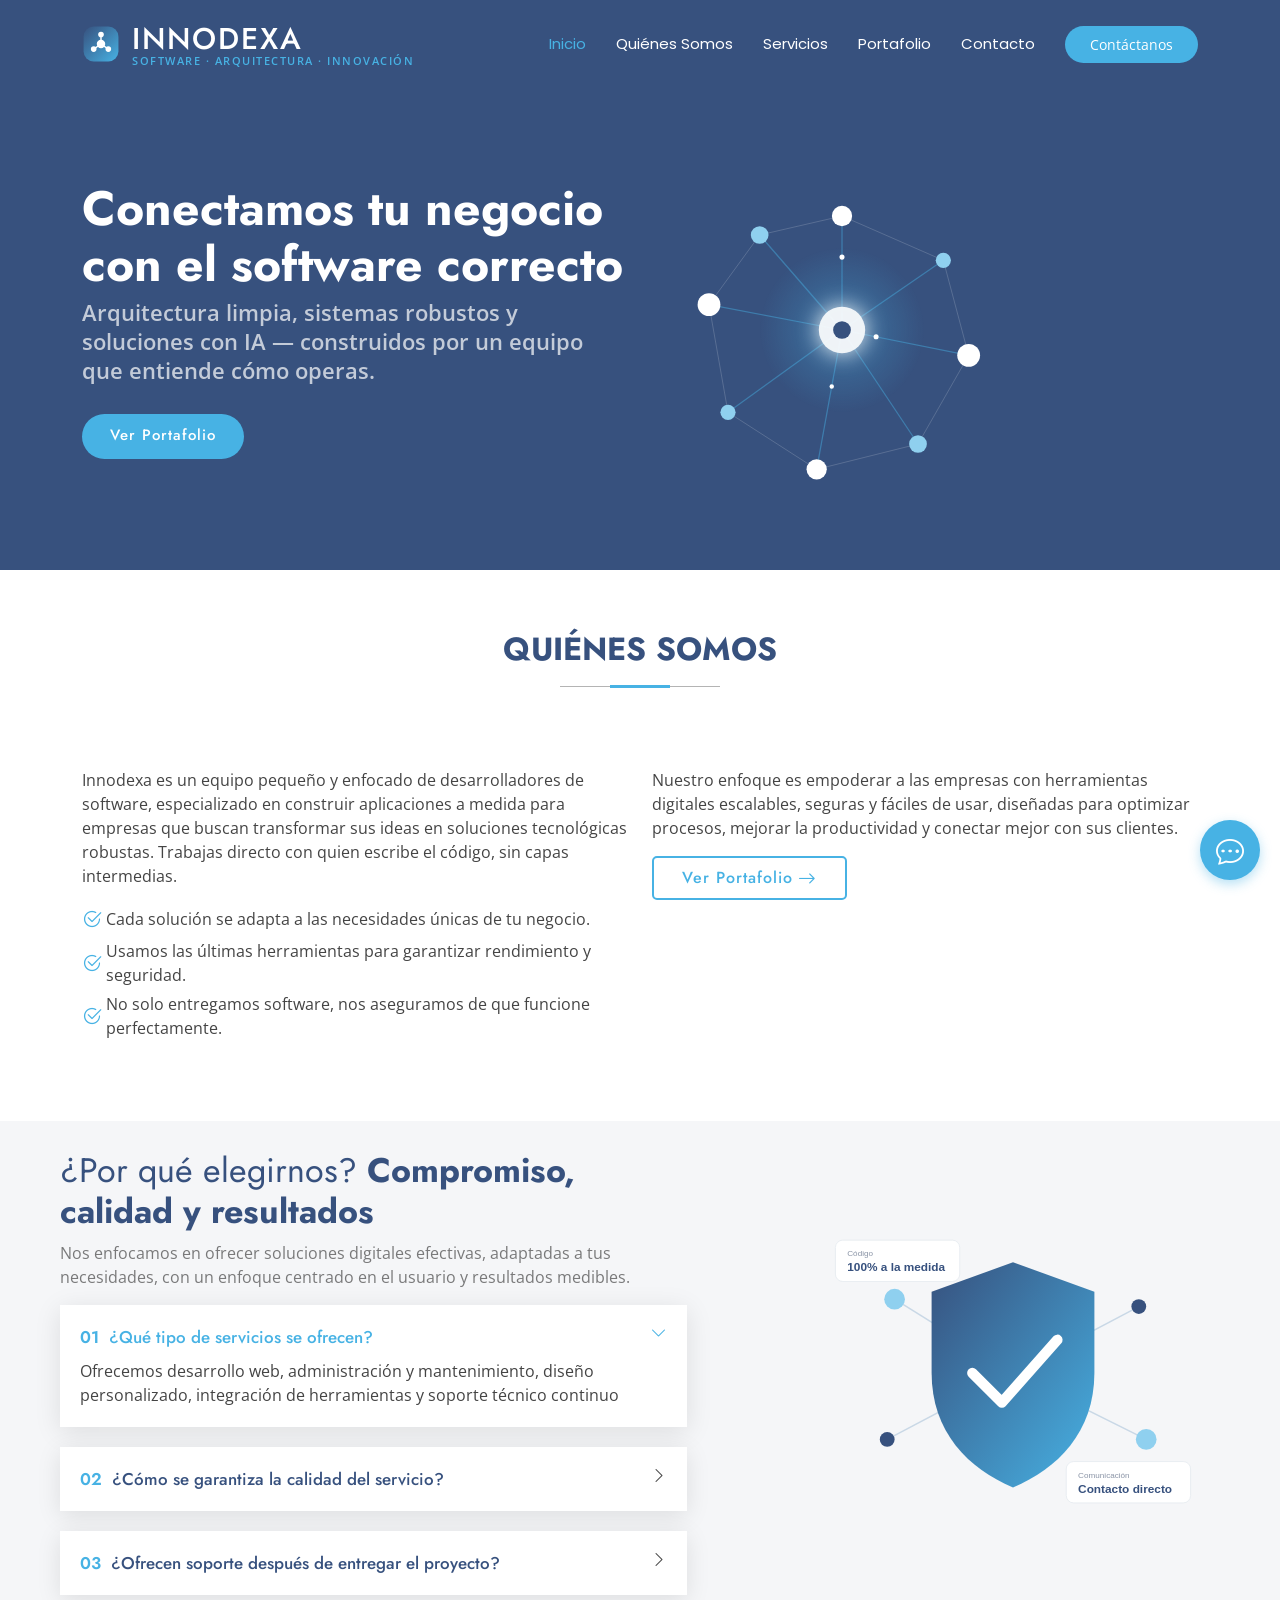
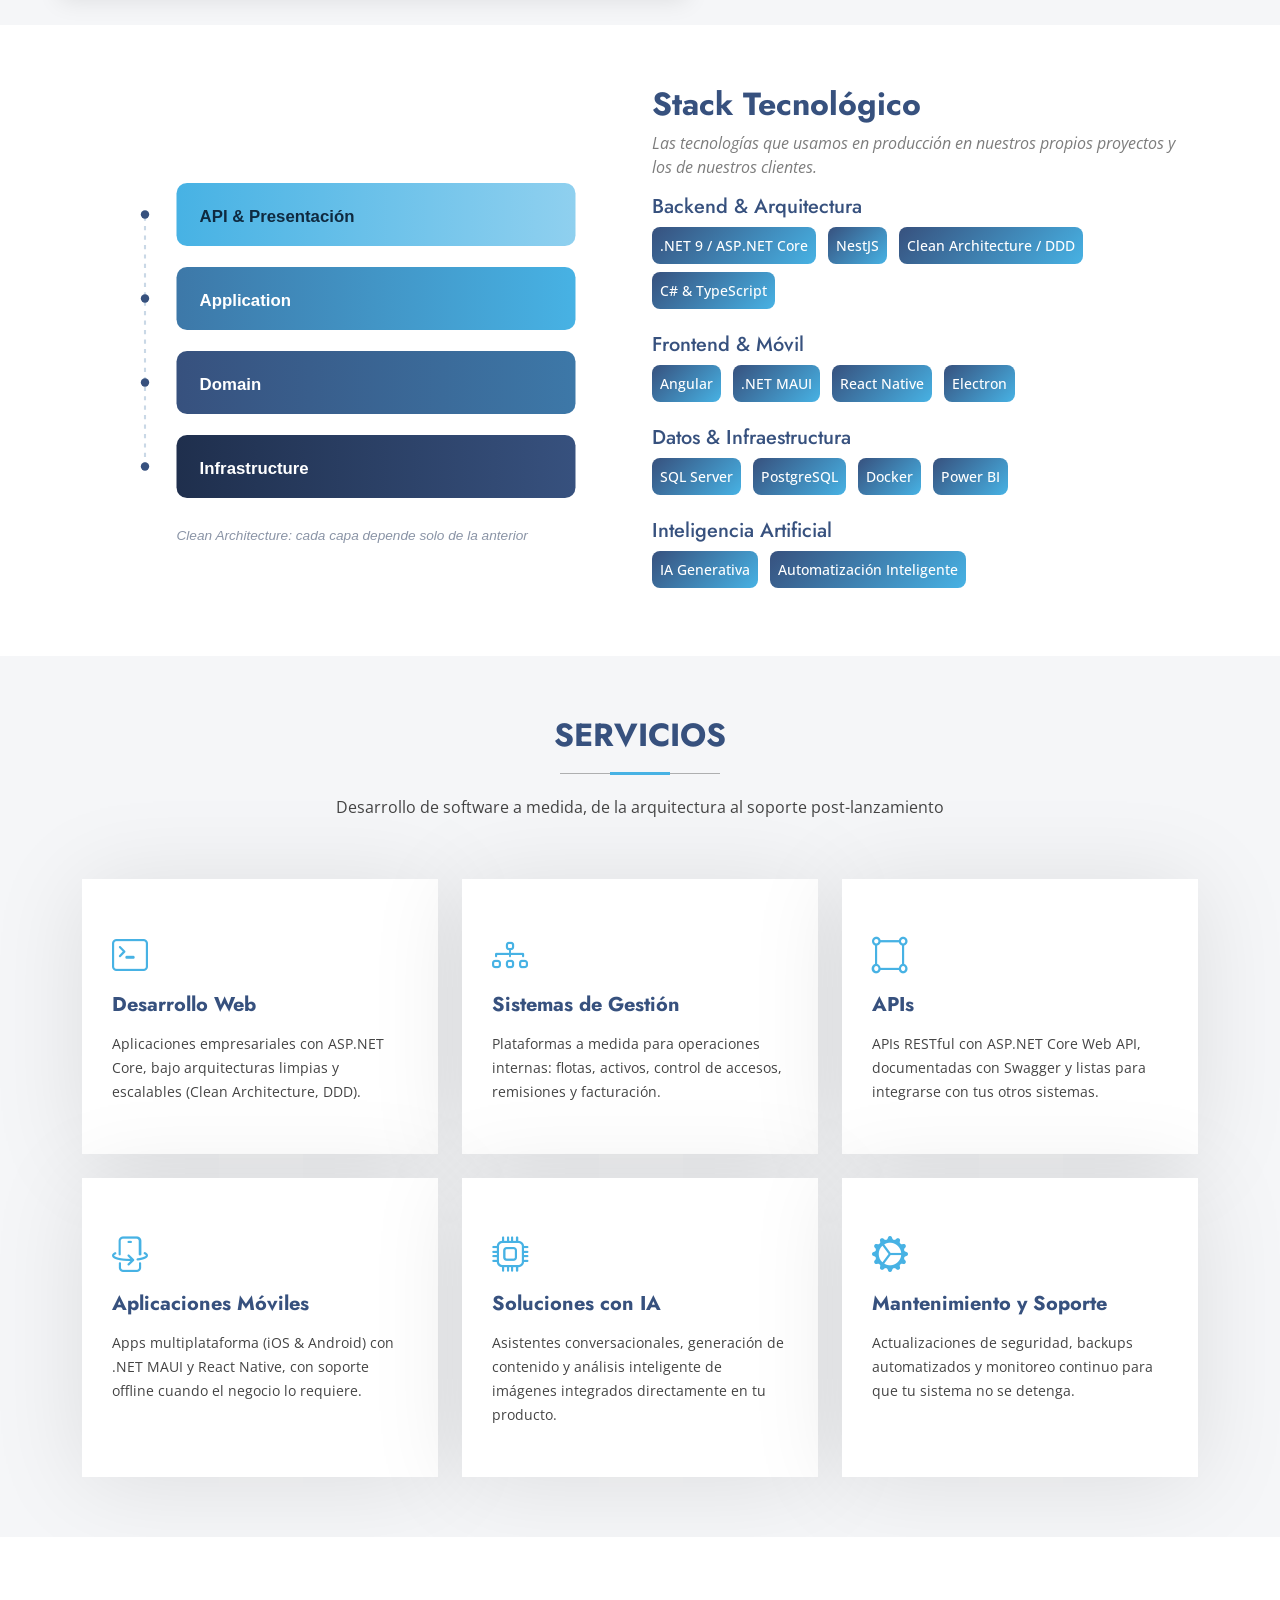
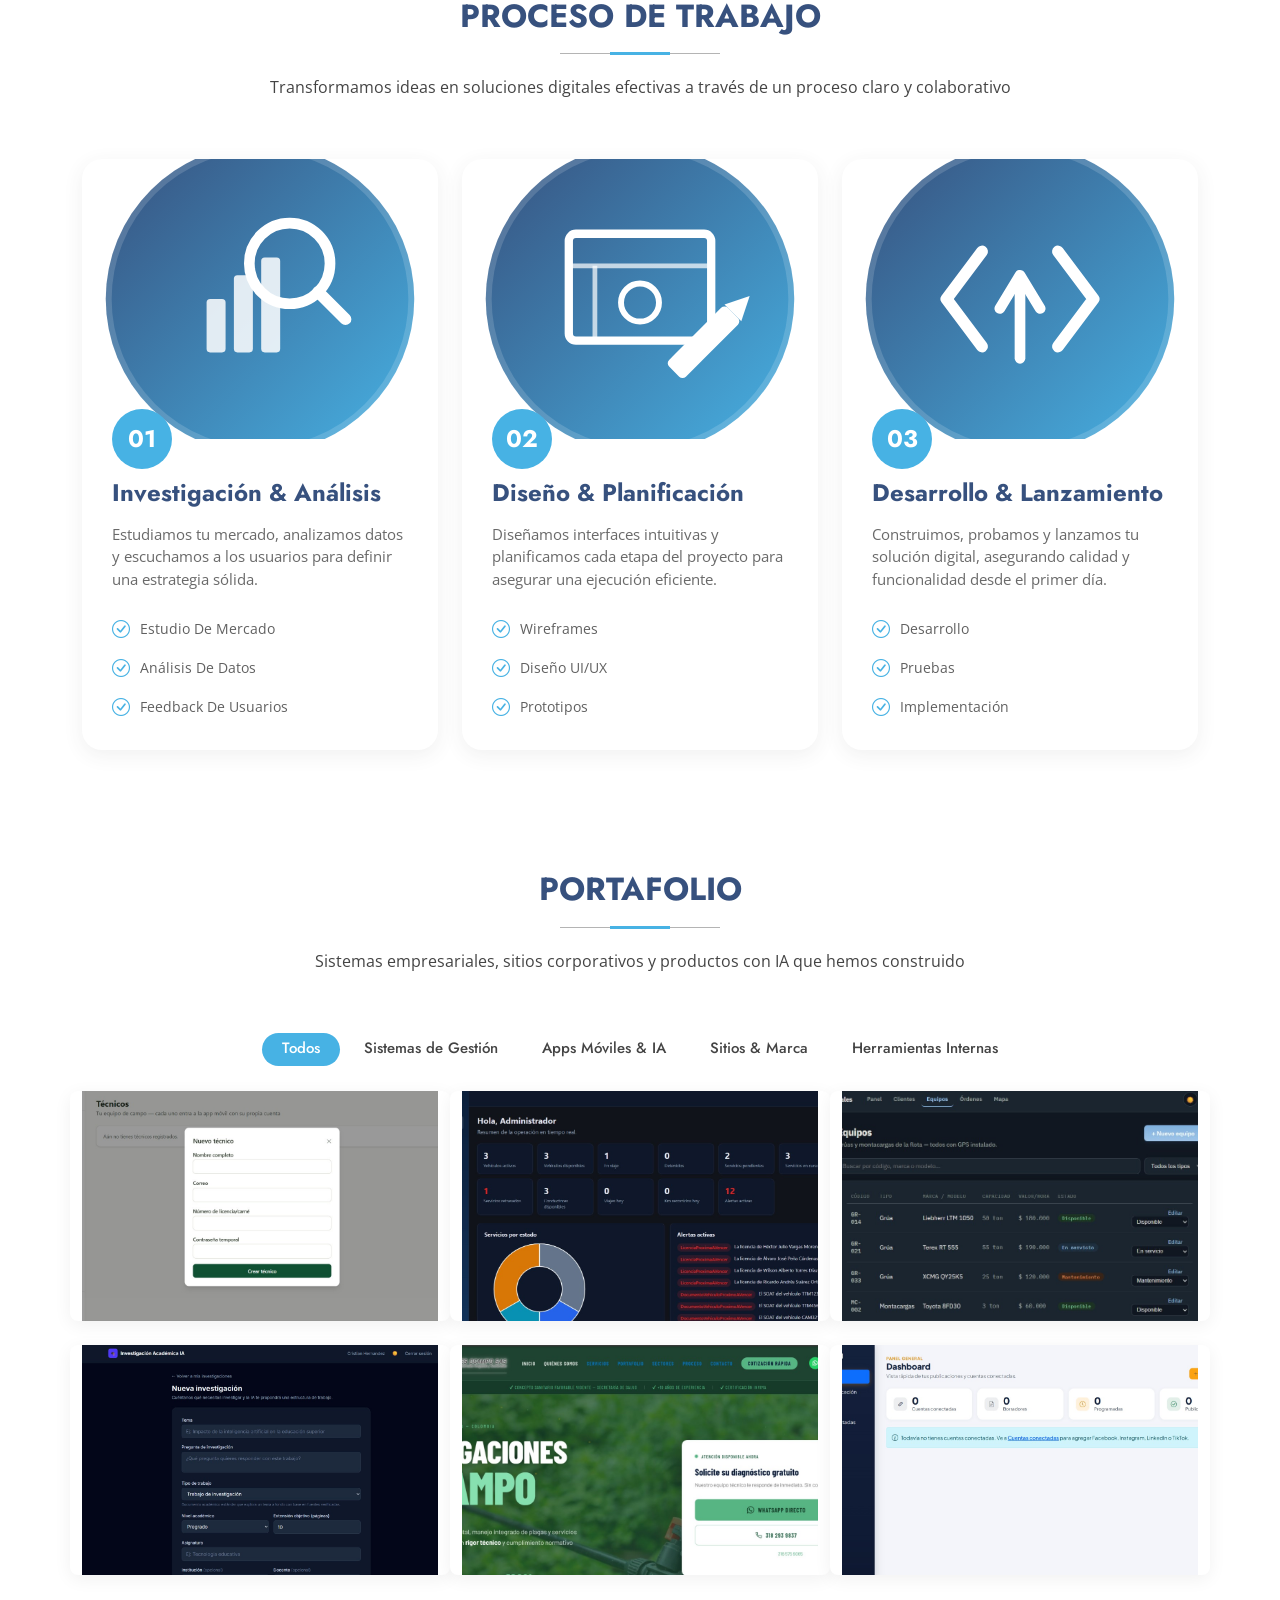
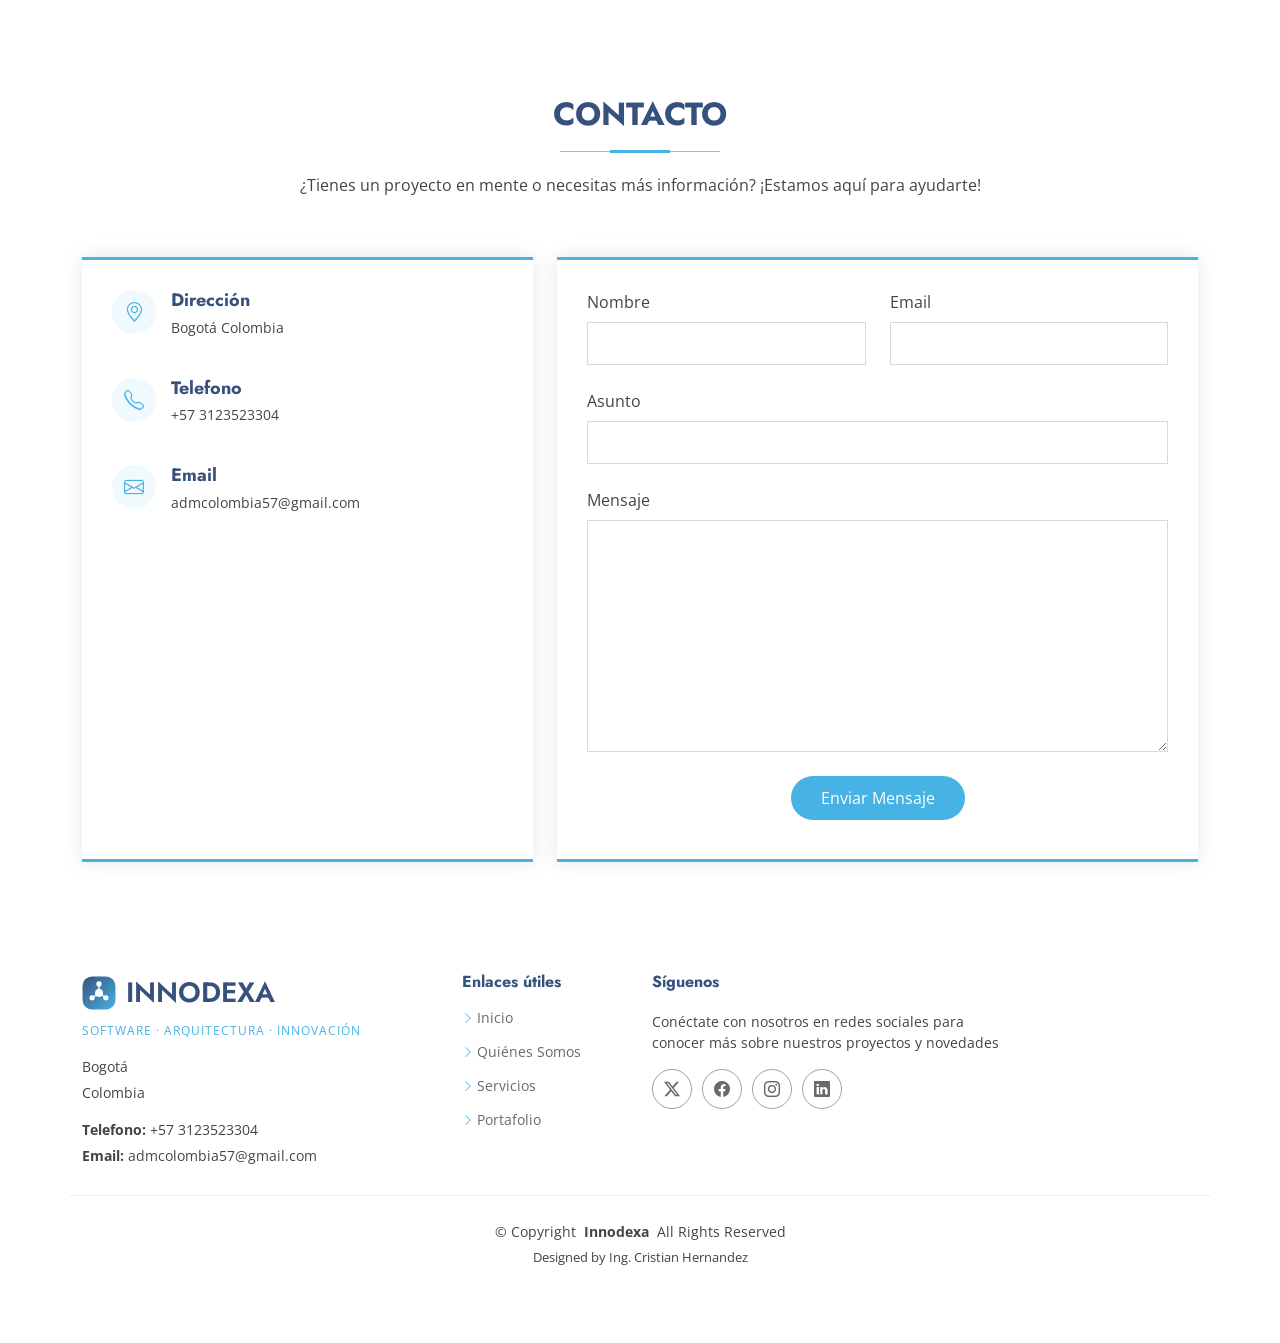
==== commit 06697e23: "Rename brand from Nodexa to Innodexa nodexa.com and most of its TLDs were already registered by an u" ====
--- a/index.html
+++ b/index.html
@@ -4,11 +4,11 @@
 <head>
   <meta charset="utf-8">
   <meta content="width=device-width, initial-scale=1.0" name="viewport">
-  <title>Nodexa | Software, Arquitectura e Innovación</title>
-  <meta name="description" content="Nodexa: desarrollo de software a medida en Bogotá, Colombia. Aplicaciones web y móviles, APIs, sistemas de gestión empresarial e integraciones con Inteligencia Artificial.">
-  <meta name="keywords" content="desarrollo de software Bogotá, desarrollo web a medida, aplicaciones .NET, aplicaciones móviles, sistemas de gestión empresarial, soluciones con inteligencia artificial, Nodexa">
-  <meta name="author" content="Nodexa">
-  <meta property="og:title" content="Nodexa - Software, Arquitectura e Innovación">
+  <title>Innodexa | Software, Arquitectura e Innovación</title>
+  <meta name="description" content="Innodexa: desarrollo de software a medida en Bogotá, Colombia. Aplicaciones web y móviles, APIs, sistemas de gestión empresarial e integraciones con Inteligencia Artificial.">
+  <meta name="keywords" content="desarrollo de software Bogotá, desarrollo web a medida, aplicaciones .NET, aplicaciones móviles, sistemas de gestión empresarial, soluciones con inteligencia artificial, Innodexa">
+  <meta name="author" content="Innodexa">
+  <meta property="og:title" content="Innodexa - Software, Arquitectura e Innovación">
   <meta property="og:description" content="Aplicaciones web, móviles y de escritorio, APIs y soluciones con IA construidas a la medida de tu negocio.">
   <meta property="og:type" content="website">
   <meta property="og:image" content="assets/img/hero-network.svg">
@@ -347,9 +347,9 @@
     <div class="container-fluid container-xl position-relative d-flex align-items-center">
 
       <a href="index.html" class="logo d-flex align-items-center me-auto">
-        <img src="assets/img/logo-mark.svg" alt="Nodexa" style="width: 38px; height: 38px; margin-right: 12px;">
+        <img src="assets/img/logo-mark.svg" alt="Innodexa" style="width: 38px; height: 38px; margin-right: 12px;">
         <div class="d-flex flex-column justify-content-center">
-          <h1 class="sitename" style="line-height: 1.1;">Nodexa</h1>
+          <h1 class="sitename" style="line-height: 1.1;">Innodexa</h1>
           <span style="font-size: 11px; letter-spacing: 1.5px; color: var(--accent-color); font-weight: 600; text-transform: uppercase;">Software · Arquitectura · Innovación</span>
         </div>
       </a>
@@ -385,7 +385,7 @@
             </div>
           </div>
           <div class="col-lg-6 order-1 order-lg-2 hero-img" data-aos="zoom-out" data-aos-delay="200">
-            <img src="assets/img/hero-network.svg" class="img-fluid animated" alt="Red de nodos conectados, representando la integración de sistemas de Nodexa">
+            <img src="assets/img/hero-network.svg" class="img-fluid animated" alt="Red de nodos conectados, representando la integración de sistemas de Innodexa">
           </div>
         </div>
       </div>
@@ -467,7 +467,7 @@
 
           <div class="col-lg-6 content" data-aos="fade-up" data-aos-delay="100">
             <p>
-              Nodexa es un equipo pequeño y enfocado de desarrolladores de software, especializado en construir
+              Innodexa es un equipo pequeño y enfocado de desarrolladores de software, especializado en construir
               aplicaciones a medida para empresas que buscan transformar sus ideas en soluciones tecnológicas robustas.
               Trabajas directo con quien escribe el código, sin capas intermedias.
             </p>
@@ -537,7 +537,7 @@
           </div>
 
           <div class="col-lg-5 order-1 order-lg-2 why-us-img">
-            <img src="assets/img/why-us-graphic.svg" class="img-fluid" alt="Por qué elegir a Nodexa" data-aos="zoom-in" data-aos-delay="100">
+            <img src="assets/img/why-us-graphic.svg" class="img-fluid" alt="Por qué elegir a Innodexa" data-aos="zoom-in" data-aos-delay="100">
           </div>
         </div>
 
@@ -553,7 +553,7 @@
         <div class="row">
 
           <div class="col-lg-6 d-flex align-items-center">
-            <img src="assets/img/skills-stack.svg" class="img-fluid" alt="Capas de Clean Architecture en el stack tecnológico de Nodexa">
+            <img src="assets/img/skills-stack.svg" class="img-fluid" alt="Capas de Clean Architecture en el stack tecnológico de Innodexa">
           </div>
 
           <div class="col-lg-6 pt-4 pt-lg-0 content">
@@ -949,8 +949,8 @@
       <div class="row gy-4">
         <div class="col-lg-4 col-md-6 footer-about">
           <a href="index.html" class="d-flex align-items-center">
-             <img src="assets/img/logo-mark.svg" alt="Nodexa" style="width: 34px; height: 34px; margin-right: 10px;">
-            <span class="sitename">Nodexa</span>
+             <img src="assets/img/logo-mark.svg" alt="Innodexa" style="width: 34px; height: 34px; margin-right: 10px;">
+            <span class="sitename">Innodexa</span>
           </a>
           <p class="mt-2 mb-0" style="font-size: 12px; letter-spacing: 1px; color: var(--accent-color); text-transform: uppercase;">Software · Arquitectura · Innovación</p>
           <div class="footer-contact pt-3">
@@ -986,7 +986,7 @@
     </div>
 
     <div class="container copyright text-center mt-4">
-      <p>© <span>Copyright</span> <strong class="px-1 sitename">Nodexa</strong> <span>All Rights Reserved</span></p>
+      <p>© <span>Copyright</span> <strong class="px-1 sitename">Innodexa</strong> <span>All Rights Reserved</span></p>
       <div class="credits">
         <!-- All the links in the footer should remain intact. -->
         <!-- You can delete the links only if you've purchased the pro version. -->
@@ -1131,7 +1131,7 @@
         }
 
         if (lowerMessage.includes('hola') || lowerMessage.includes('buenas') || lowerMessage.includes('saludos')) {
-          return "¡Hola! Soy el asistente de Nodexa. ¿En qué puedo ayudarte hoy? Puedes preguntarme sobre:\n- Desarrollo de software\n- Aplicaciones web y móviles\n- Bases de datos\n- Nuestros procesos de trabajo";
+          return "¡Hola! Soy el asistente de Innodexa. ¿En qué puedo ayudarte hoy? Puedes preguntarme sobre:\n- Desarrollo de software\n- Aplicaciones web y móviles\n- Bases de datos\n- Nuestros procesos de trabajo";
         }
 
         // Despedidas
@@ -1141,7 +1141,7 @@
 
         // Sobre la empresa
         if (lowerMessage.includes('empresa') || lowerMessage.includes('quiénes son') || lowerMessage.includes('nodexa')) {
-          return "Nodexa es una empresa especializada en desarrollo de software a medida. Creamos soluciones tecnológicas robustas usando las mejores prácticas y tecnologías modernas como .NET, Angular y bases de datos SQL.";
+          return "Innodexa es una empresa especializada en desarrollo de software a medida. Creamos soluciones tecnológicas robustas usando las mejores prácticas y tecnologías modernas como .NET, Angular y bases de datos SQL.";
         }
 
         // Tecnologías de desarrollo
@@ -1210,7 +1210,7 @@
         }
 
         // Default response
-        return "Entiendo que preguntas sobre: " + message + ". En Nodexa nos especializamos en desarrollo web, sistemas de gestión, aplicaciones móviles, APIs y soluciones con Inteligencia Artificial. ¿Puedes reformular tu pregunta o ser más específico?";
+        return "Entiendo que preguntas sobre: " + message + ". En Innodexa nos especializamos en desarrollo web, sistemas de gestión, aplicaciones móviles, APIs y soluciones con Inteligencia Artificial. ¿Puedes reformular tu pregunta o ser más específico?";
       }
     });
   </script>
@@ -1223,9 +1223,9 @@
     
     <div class="chatbot-window" id="chatbotWindow">
       <div class="chatbot-header">
-        <img src="assets/img/logo-mark.svg" alt="Nodexa Chatbot">
+        <img src="assets/img/logo-mark.svg" alt="Innodexa Chatbot">
         <div>
-          <h3>Asistente Nodexa</h3>
+          <h3>Asistente Innodexa</h3>
           <p>Estoy aquí para ayudarte</p>
         </div>
         <div class="chatbot-close" id="chatbotClose">
@@ -1235,7 +1235,7 @@
       
       <div class="chatbot-messages" id="chatMessages">
         <div class="message bot-message">
-          ¡Hola! 👋 Soy el asistente de Nodexa. ¿En qué te puedo ayudar?
+          ¡Hola! 👋 Soy el asistente de Innodexa. ¿En qué te puedo ayudar?
           <div class="suggested-questions">
             <div class="suggested-list">
               <div class="suggested-item" data-question="¿Qué servicios ofrecen?">Servicios</div>
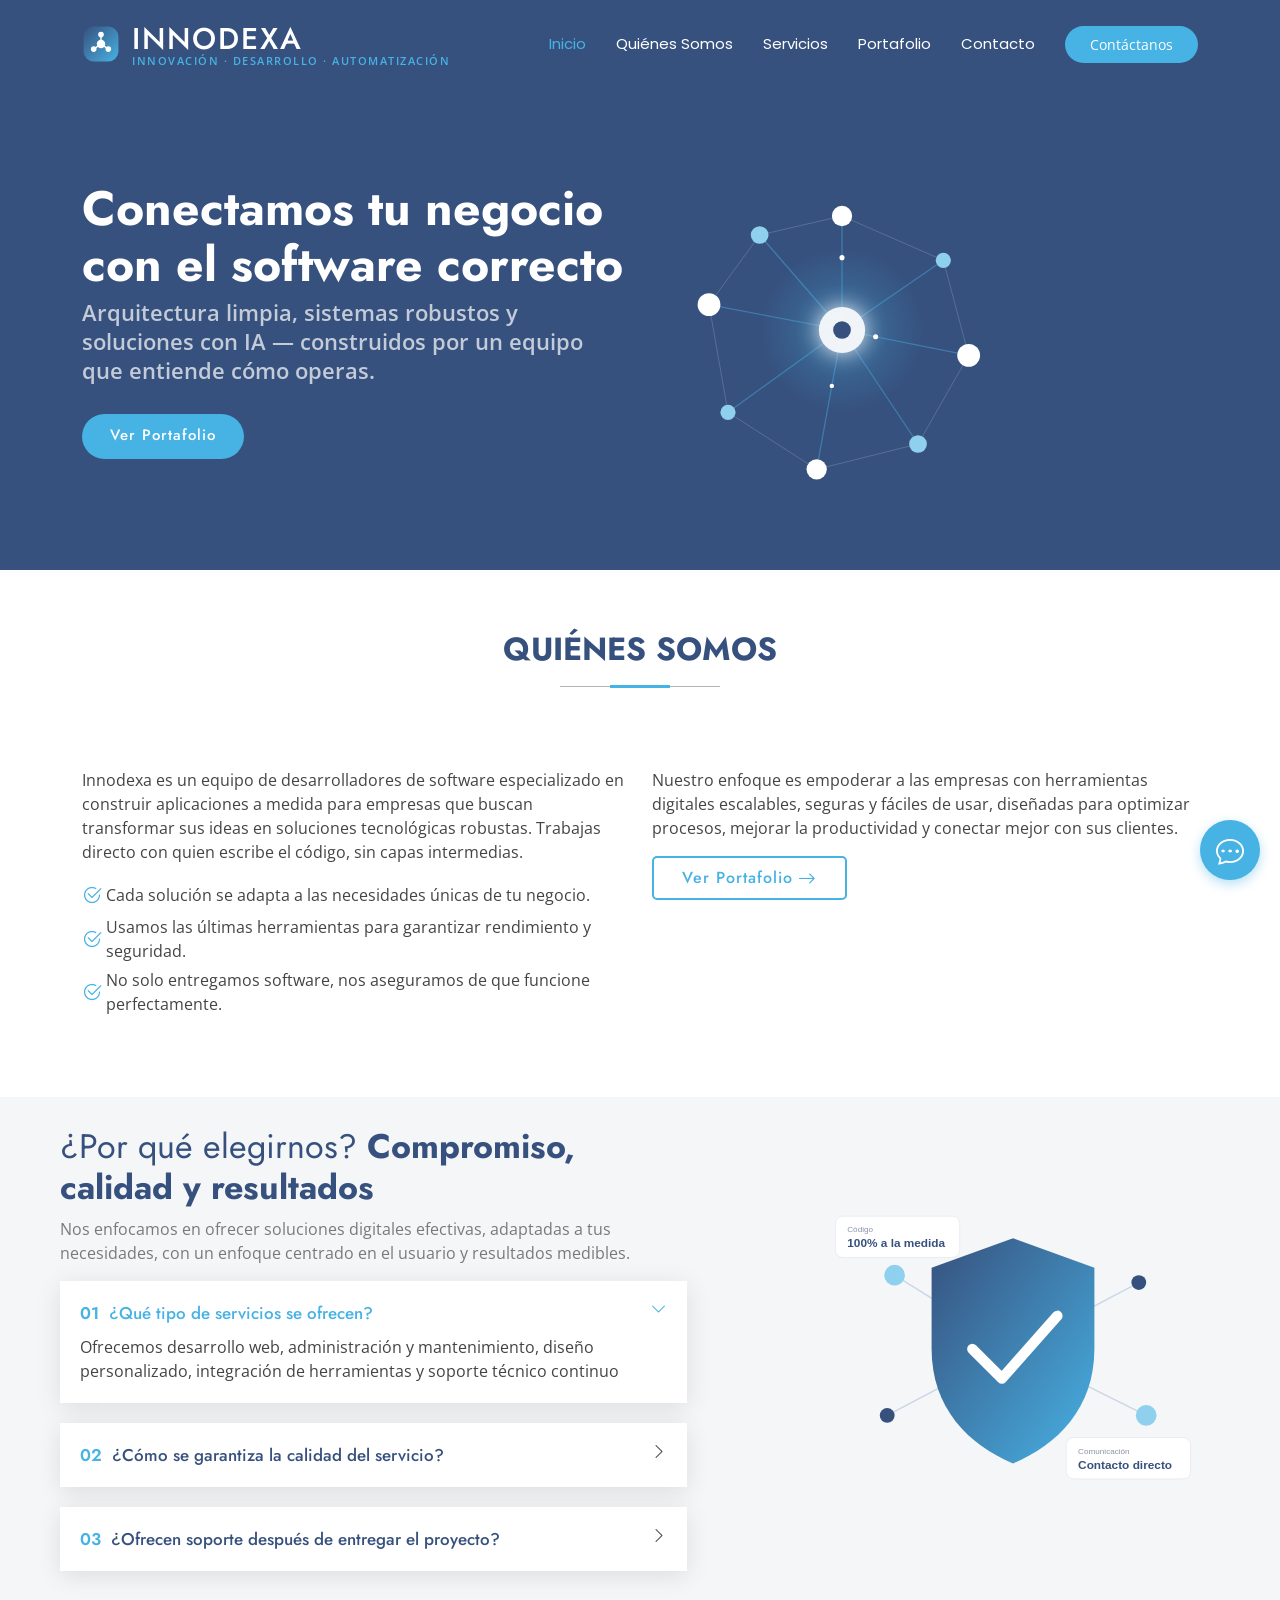
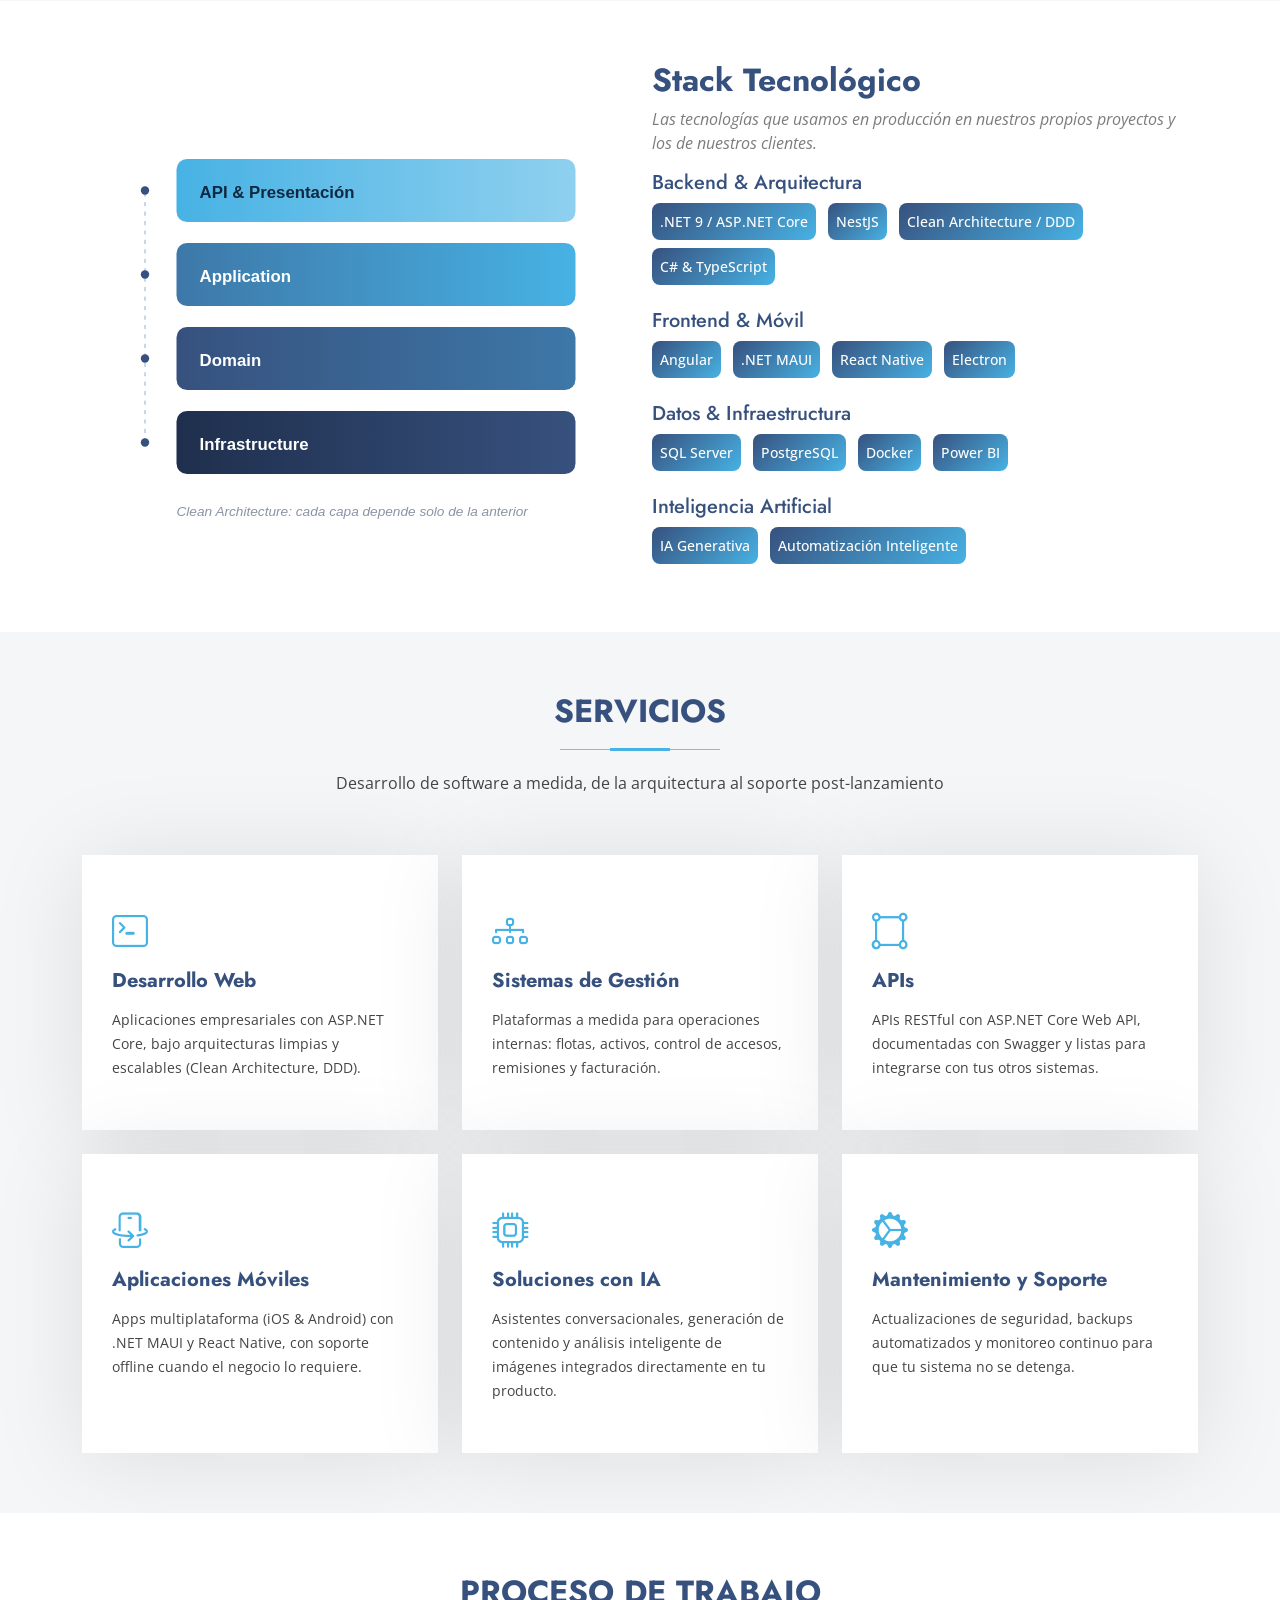
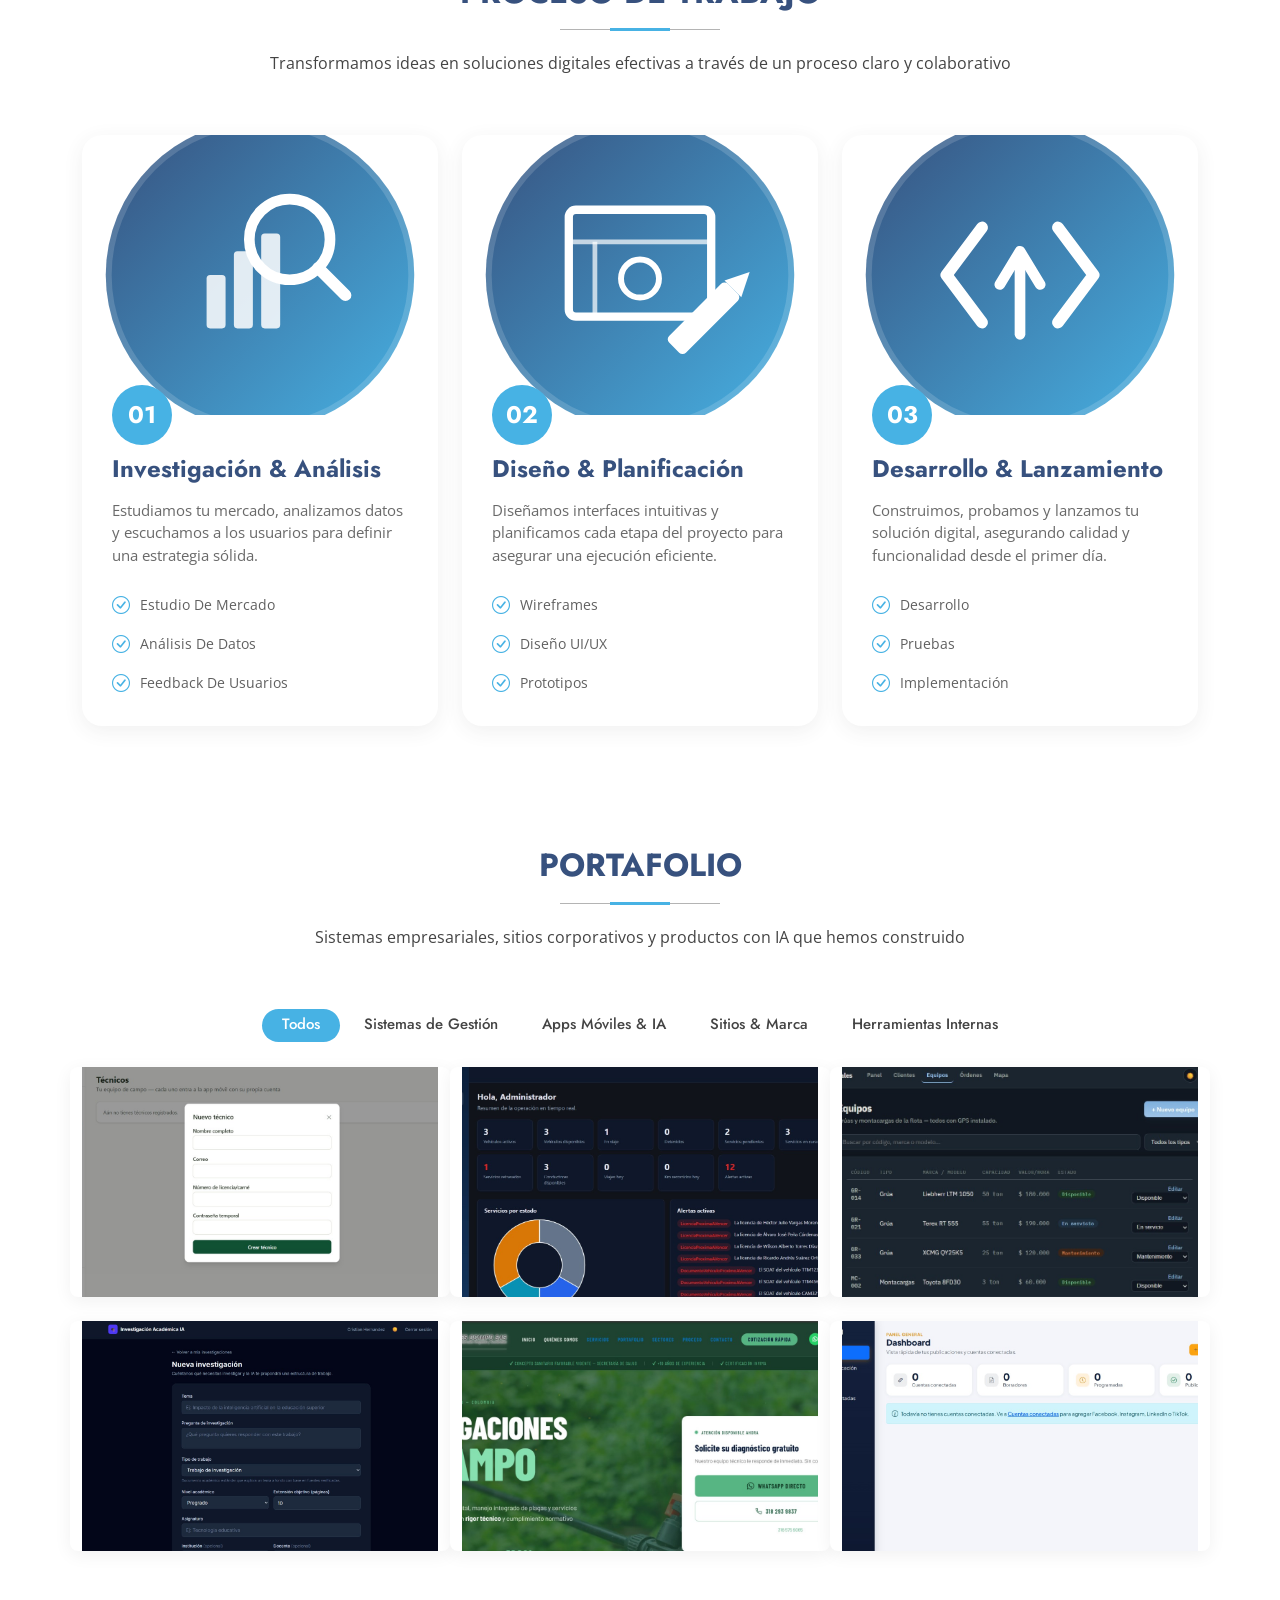
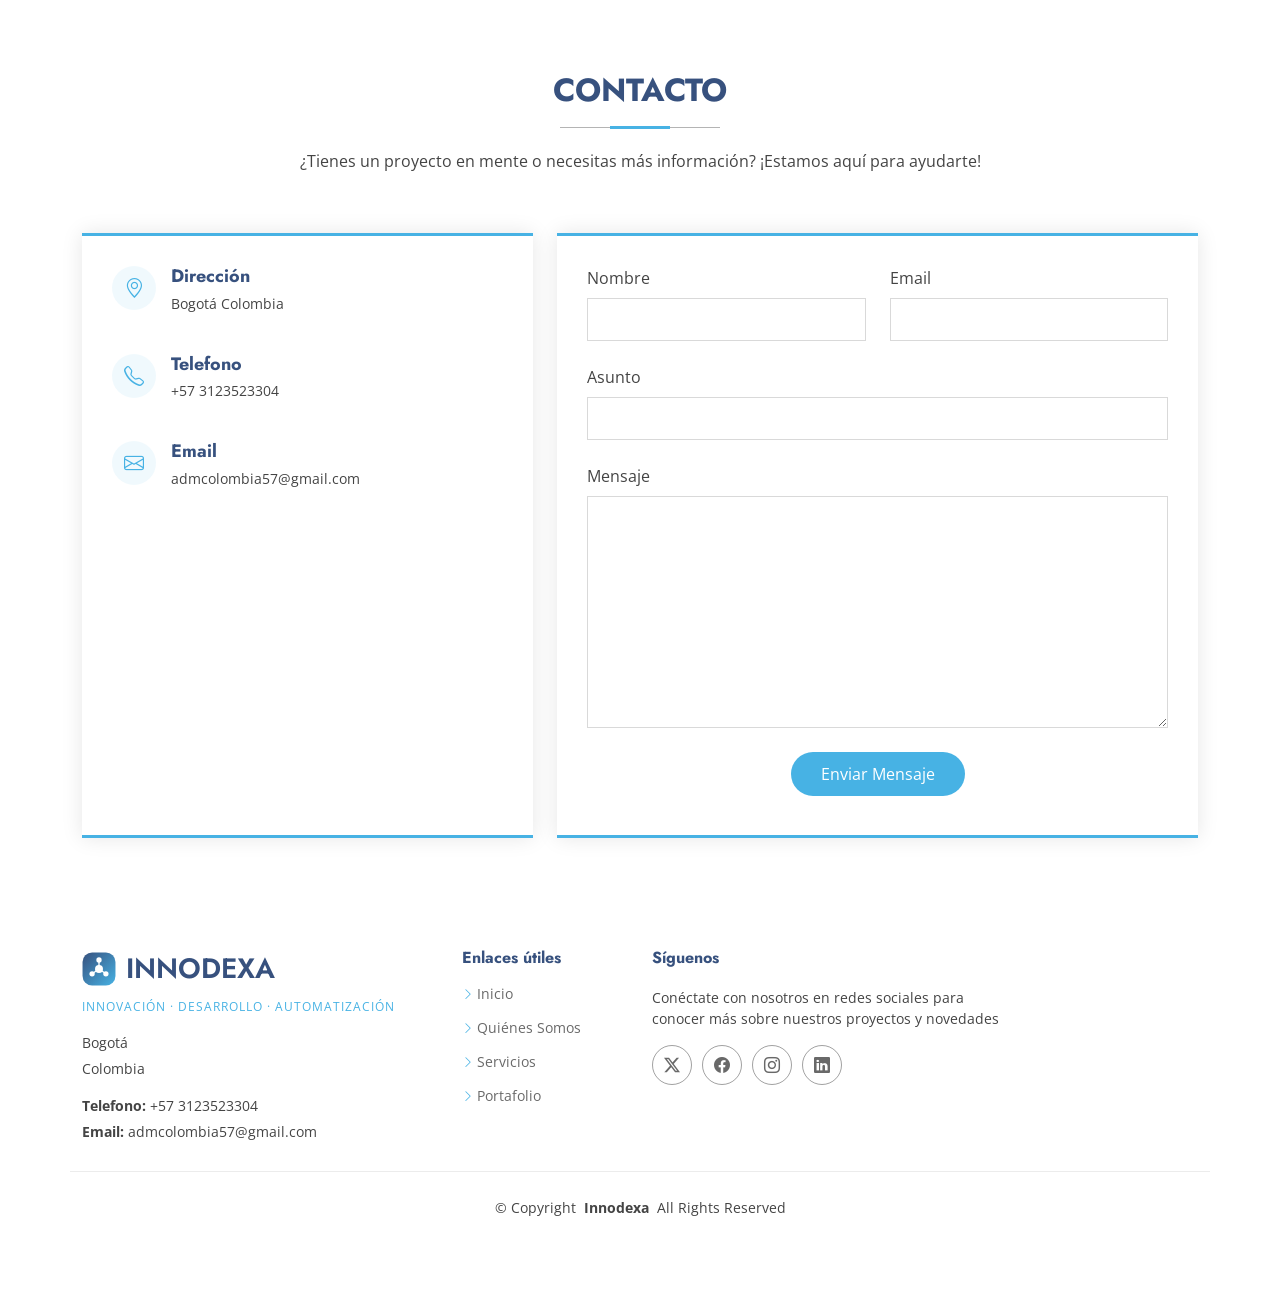
==== commit d0acc917: "Actualizar tagline, quitar mención a equipo pequeño y crédito de diseño Co-Authored-By: Claude Sonne" ====
--- a/index.html
+++ b/index.html
@@ -4,11 +4,11 @@
 <head>
   <meta charset="utf-8">
   <meta content="width=device-width, initial-scale=1.0" name="viewport">
-  <title>Innodexa | Software, Arquitectura e Innovación</title>
+  <title>Innodexa | Innovación, Desarrollo y Automatización</title>
   <meta name="description" content="Innodexa: desarrollo de software a medida en Bogotá, Colombia. Aplicaciones web y móviles, APIs, sistemas de gestión empresarial e integraciones con Inteligencia Artificial.">
   <meta name="keywords" content="desarrollo de software Bogotá, desarrollo web a medida, aplicaciones .NET, aplicaciones móviles, sistemas de gestión empresarial, soluciones con inteligencia artificial, Innodexa">
   <meta name="author" content="Innodexa">
-  <meta property="og:title" content="Innodexa - Software, Arquitectura e Innovación">
+  <meta property="og:title" content="Innodexa - Innovación, Desarrollo y Automatización">
   <meta property="og:description" content="Aplicaciones web, móviles y de escritorio, APIs y soluciones con IA construidas a la medida de tu negocio.">
   <meta property="og:type" content="website">
   <meta property="og:image" content="assets/img/hero-network.svg">
@@ -350,7 +350,7 @@
         <img src="assets/img/logo-mark.svg" alt="Innodexa" style="width: 38px; height: 38px; margin-right: 12px;">
         <div class="d-flex flex-column justify-content-center">
           <h1 class="sitename" style="line-height: 1.1;">Innodexa</h1>
-          <span style="font-size: 11px; letter-spacing: 1.5px; color: var(--accent-color); font-weight: 600; text-transform: uppercase;">Software · Arquitectura · Innovación</span>
+          <span style="font-size: 11px; letter-spacing: 1.5px; color: var(--accent-color); font-weight: 600; text-transform: uppercase;">Innovación · Desarrollo · Automatización</span>
         </div>
       </a>
 
@@ -467,7 +467,7 @@
 
           <div class="col-lg-6 content" data-aos="fade-up" data-aos-delay="100">
             <p>
-              Innodexa es un equipo pequeño y enfocado de desarrolladores de software, especializado en construir
+              Innodexa es un equipo de desarrolladores de software especializado en construir
               aplicaciones a medida para empresas que buscan transformar sus ideas en soluciones tecnológicas robustas.
               Trabajas directo con quien escribe el código, sin capas intermedias.
             </p>
@@ -952,7 +952,7 @@
              <img src="assets/img/logo-mark.svg" alt="Innodexa" style="width: 34px; height: 34px; margin-right: 10px;">
             <span class="sitename">Innodexa</span>
           </a>
-          <p class="mt-2 mb-0" style="font-size: 12px; letter-spacing: 1px; color: var(--accent-color); text-transform: uppercase;">Software · Arquitectura · Innovación</p>
+          <p class="mt-2 mb-0" style="font-size: 12px; letter-spacing: 1px; color: var(--accent-color); text-transform: uppercase;">Innovación · Desarrollo · Automatización</p>
           <div class="footer-contact pt-3">
             <p>Bogotá</p>
             <p>Colombia</p>
@@ -987,13 +987,6 @@
 
     <div class="container copyright text-center mt-4">
       <p>© <span>Copyright</span> <strong class="px-1 sitename">Innodexa</strong> <span>All Rights Reserved</span></p>
-      <div class="credits">
-        <!-- All the links in the footer should remain intact. -->
-        <!-- You can delete the links only if you've purchased the pro version. -->
-        <!-- Licensing information: https://bootstrapmade.com/license/ -->
-        <!-- Purchase the pro version with working PHP/AJAX contact form: [buy-url] -->
-        Designed by Ing. Cristian Hernandez
-      </div>
     </div>
 
   </footer>
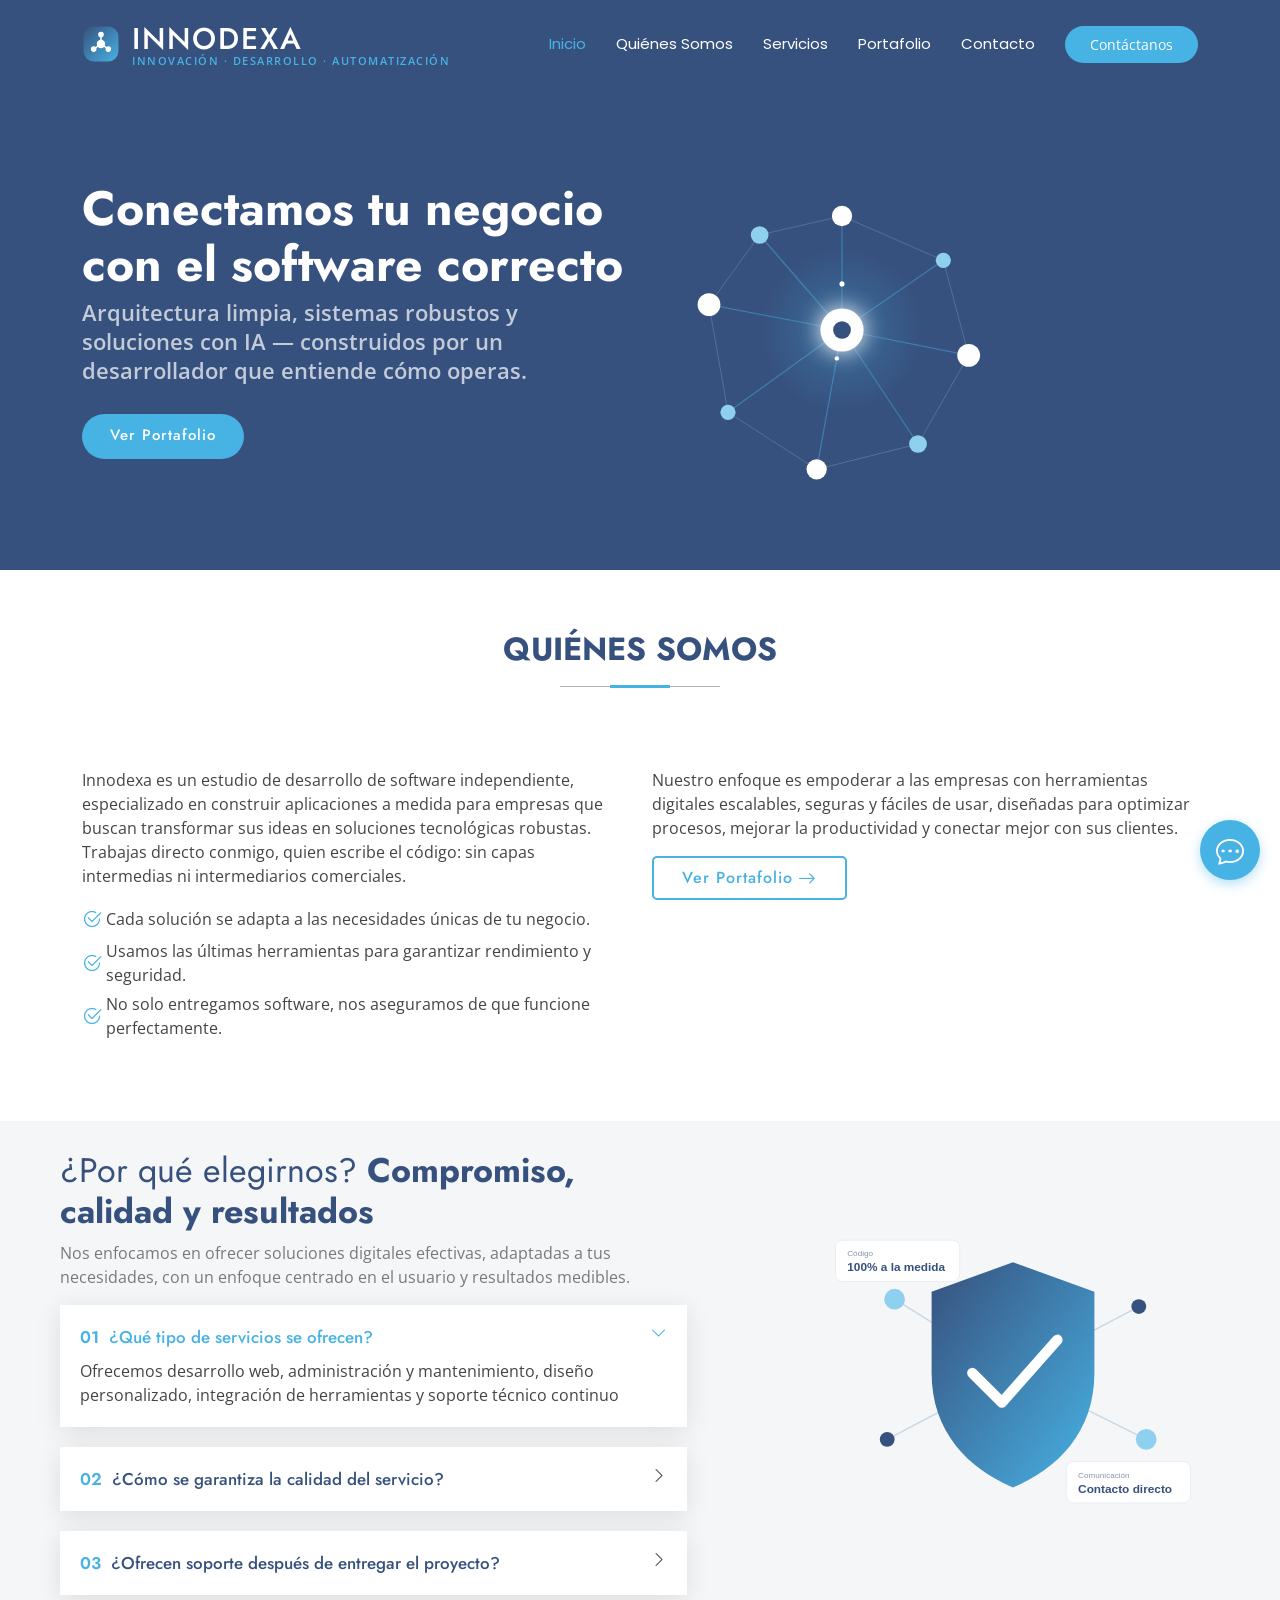
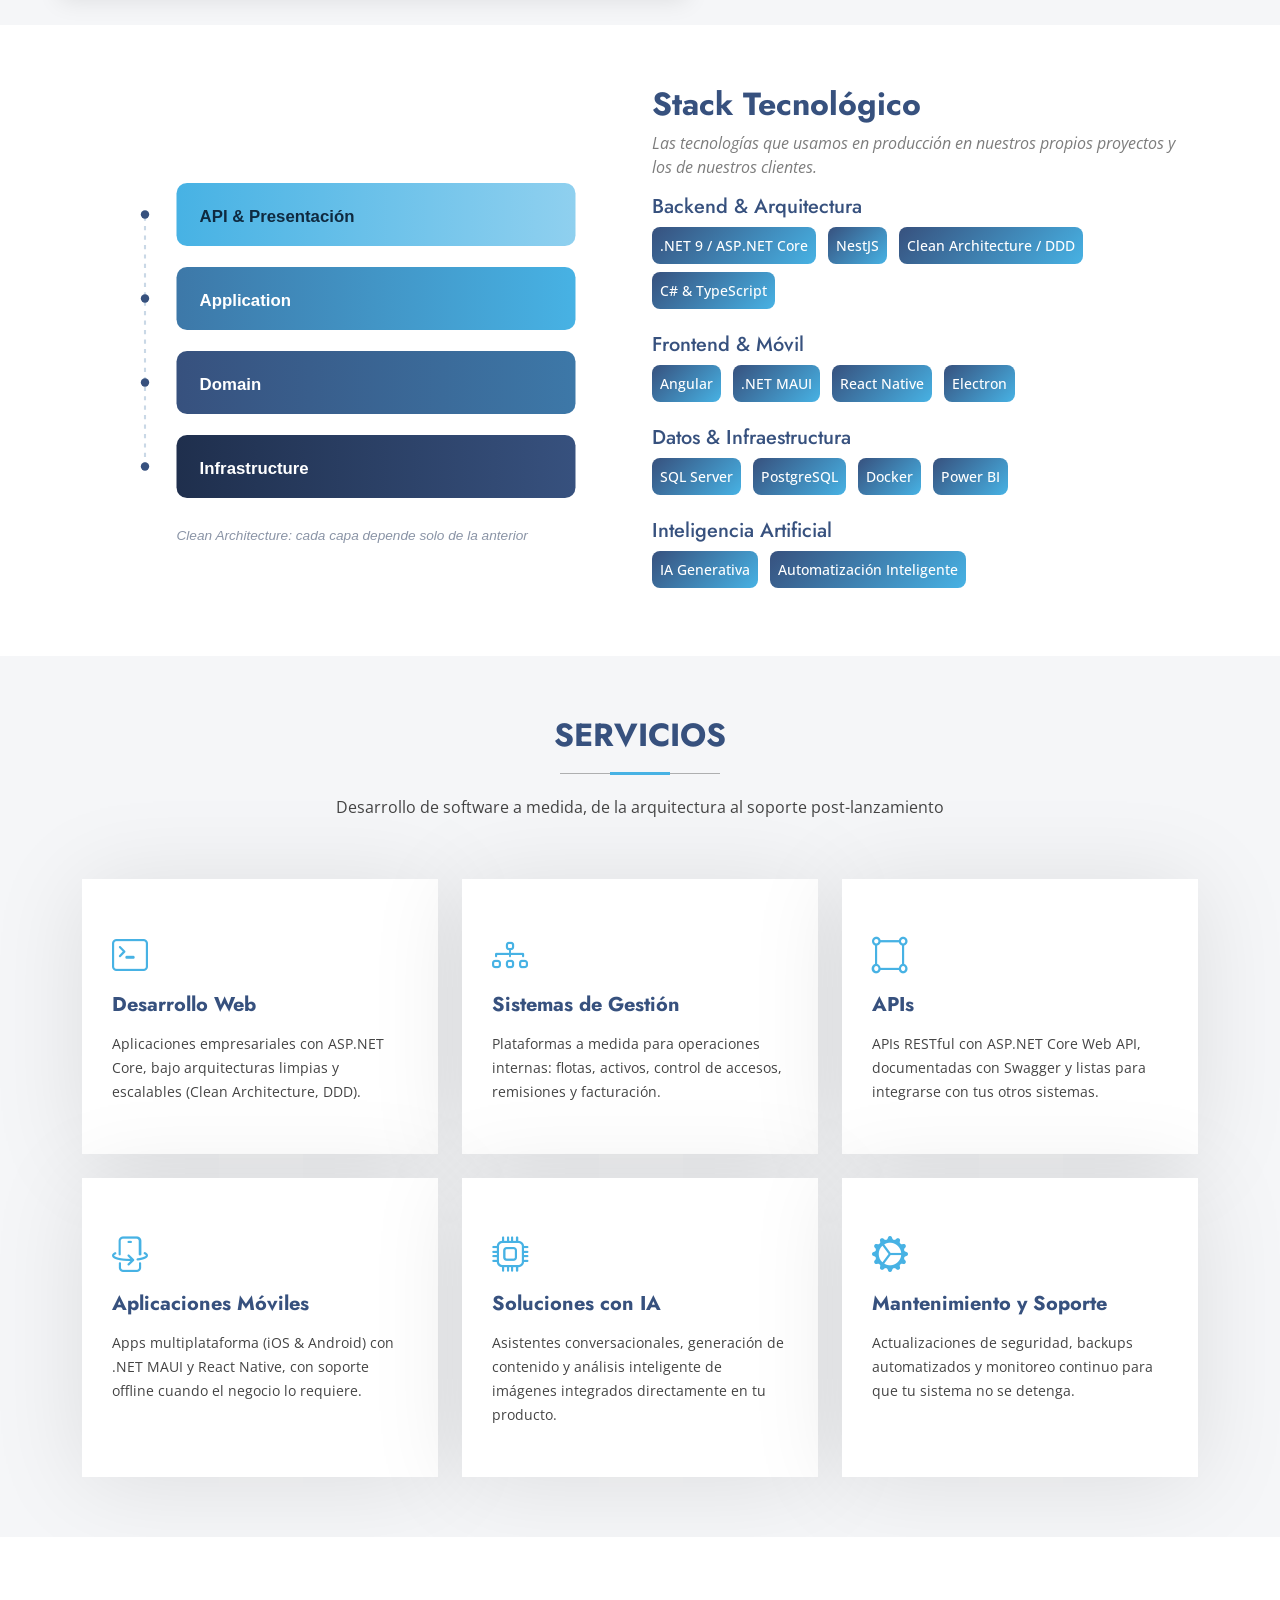
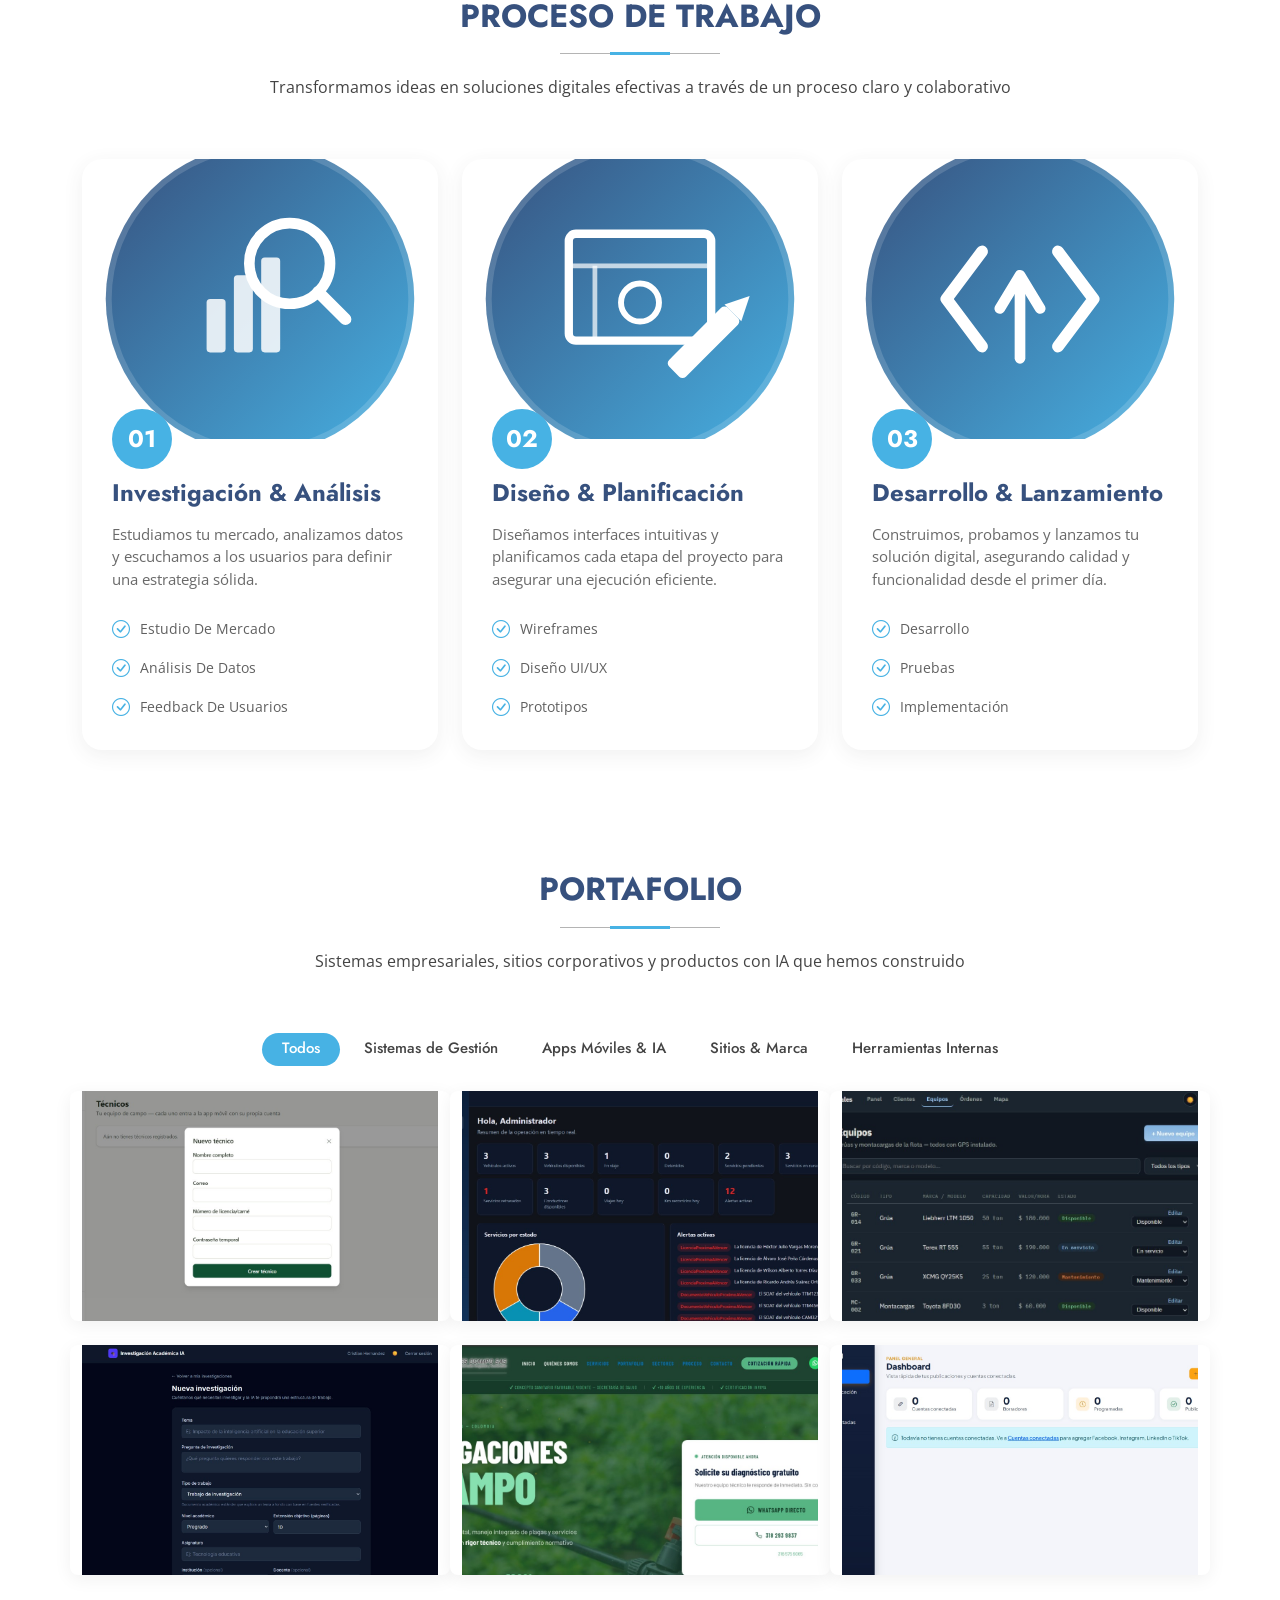
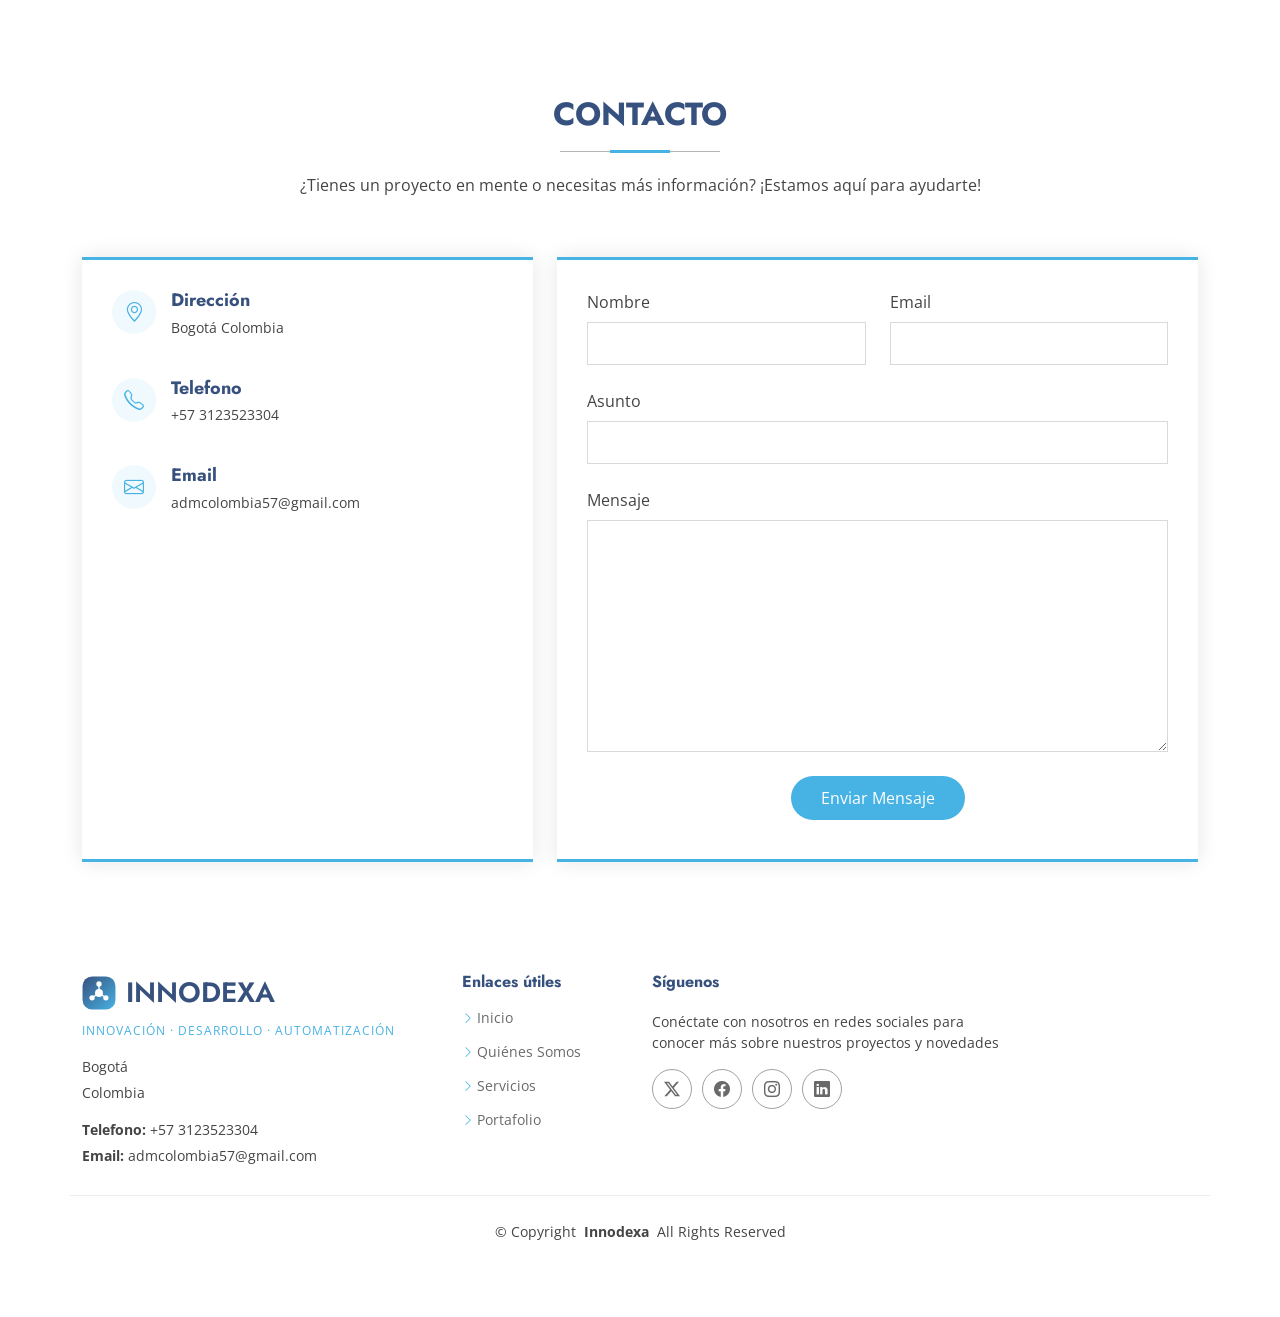
==== commit 9c3a6fa3: "Ajustar copy a desarrollador independiente en vez de equipo Co-Authored-By: Claude Sonnet 5 <noreply" ====
--- a/index.html
+++ b/index.html
@@ -379,7 +379,7 @@
         <div class="row gy-4">
           <div class="col-lg-6 order-2 order-lg-1 d-flex flex-column justify-content-center" data-aos="zoom-out">
             <h1>Conectamos tu negocio con el software correcto</h1>
-            <p>Arquitectura limpia, sistemas robustos y soluciones con IA — construidos por un equipo que entiende cómo operas.</p>
+            <p>Arquitectura limpia, sistemas robustos y soluciones con IA — construidos por un desarrollador que entiende cómo operas.</p>
             <div class="d-flex">
               <a href="#portfolio" class="btn-get-started">Ver Portafolio</a>
             </div>
@@ -467,9 +467,9 @@
 
           <div class="col-lg-6 content" data-aos="fade-up" data-aos-delay="100">
             <p>
-              Innodexa es un equipo de desarrolladores de software especializado en construir
+              Innodexa es un estudio de desarrollo de software independiente, especializado en construir
               aplicaciones a medida para empresas que buscan transformar sus ideas en soluciones tecnológicas robustas.
-              Trabajas directo con quien escribe el código, sin capas intermedias.
+              Trabajas directo conmigo, quien escribe el código: sin capas intermedias ni intermediarios comerciales.
             </p>
             <ul>
               <li><i class="bi bi-check2-circle"></i> <span>Cada solución se adapta a las necesidades únicas de tu negocio.</span></li>
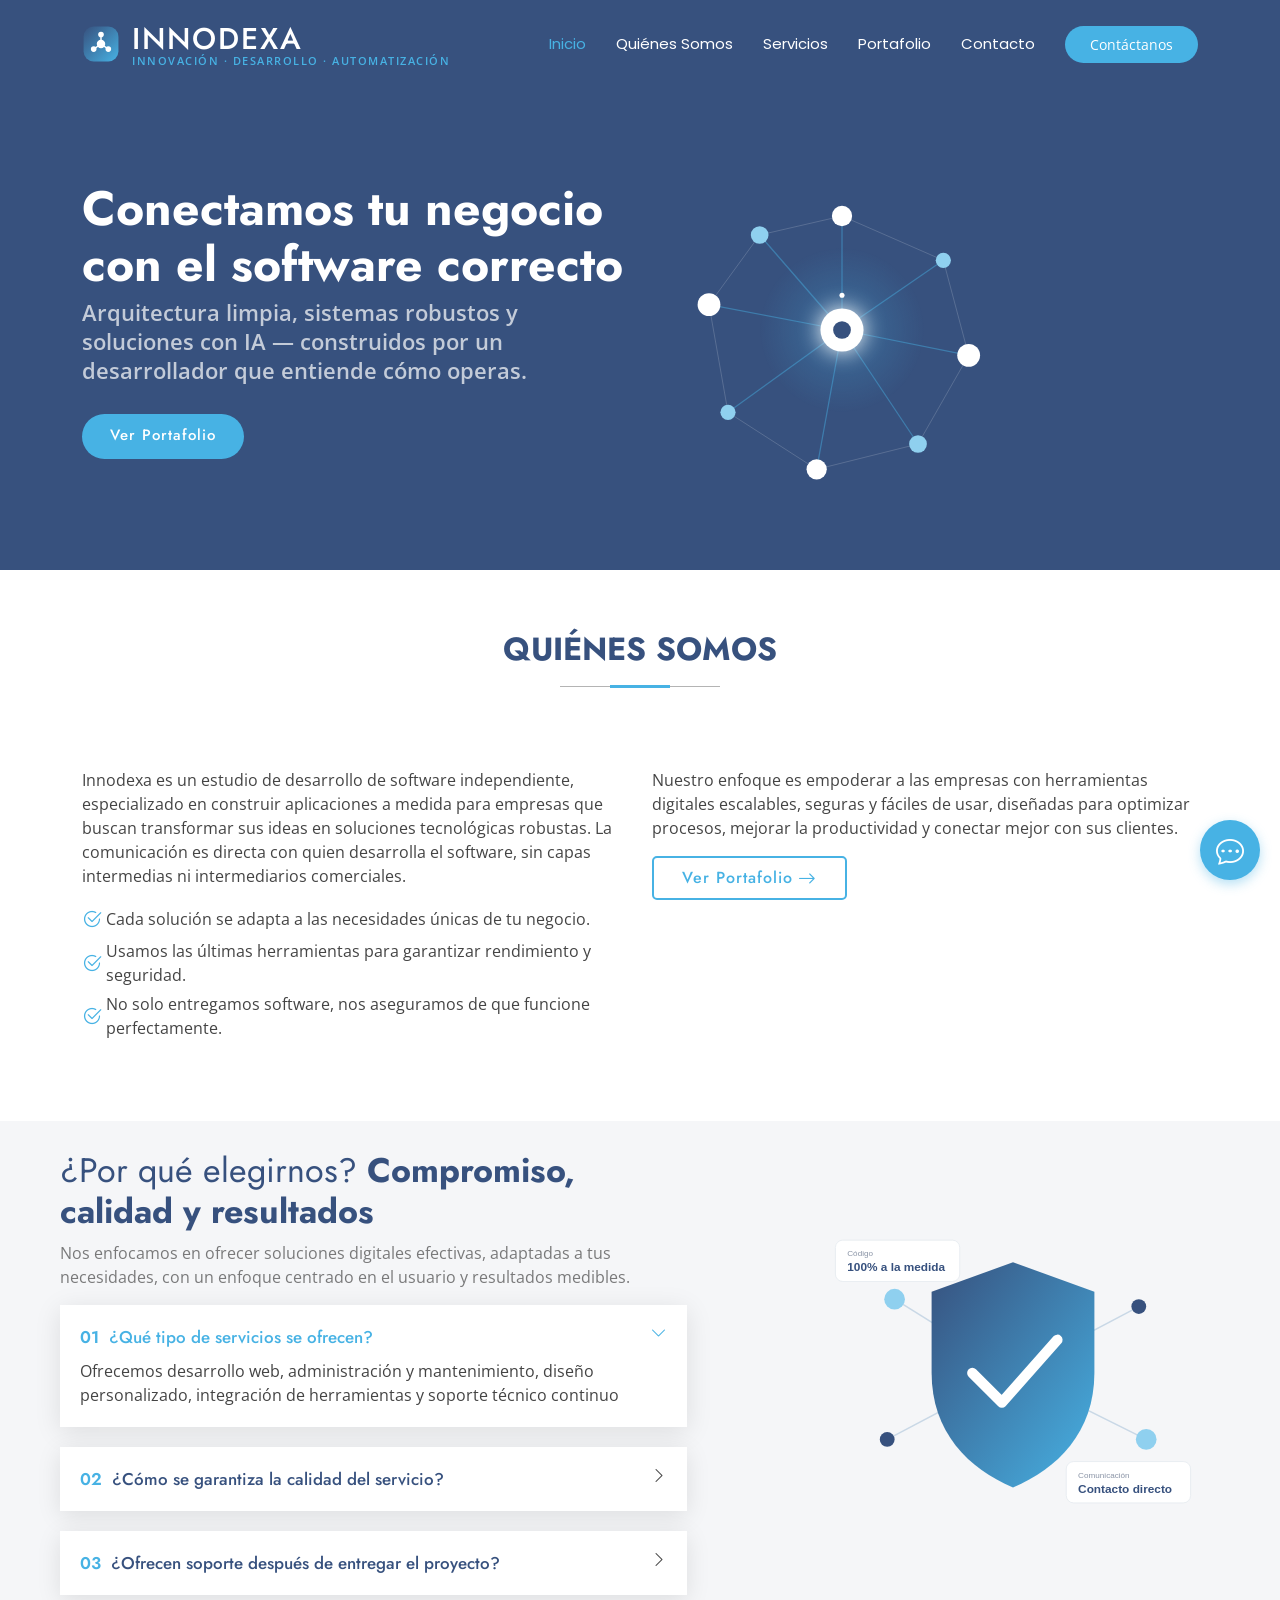
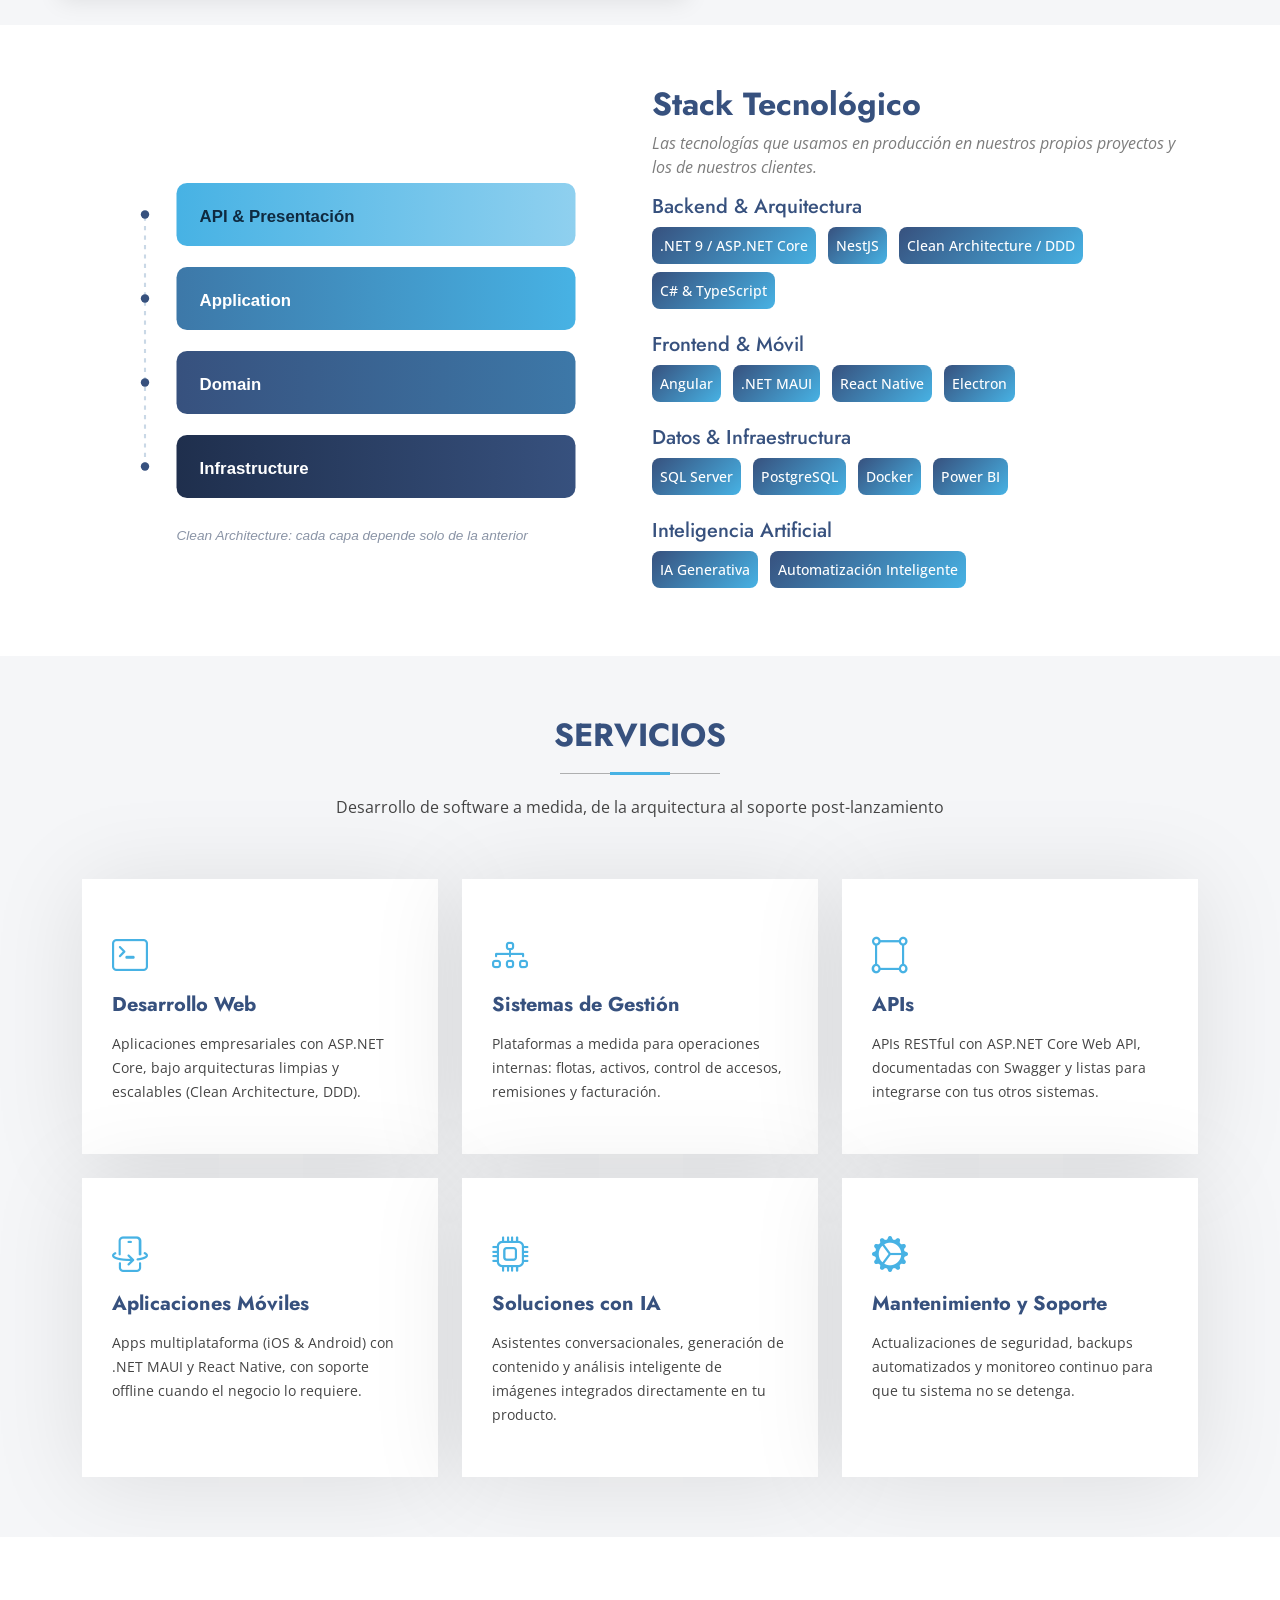
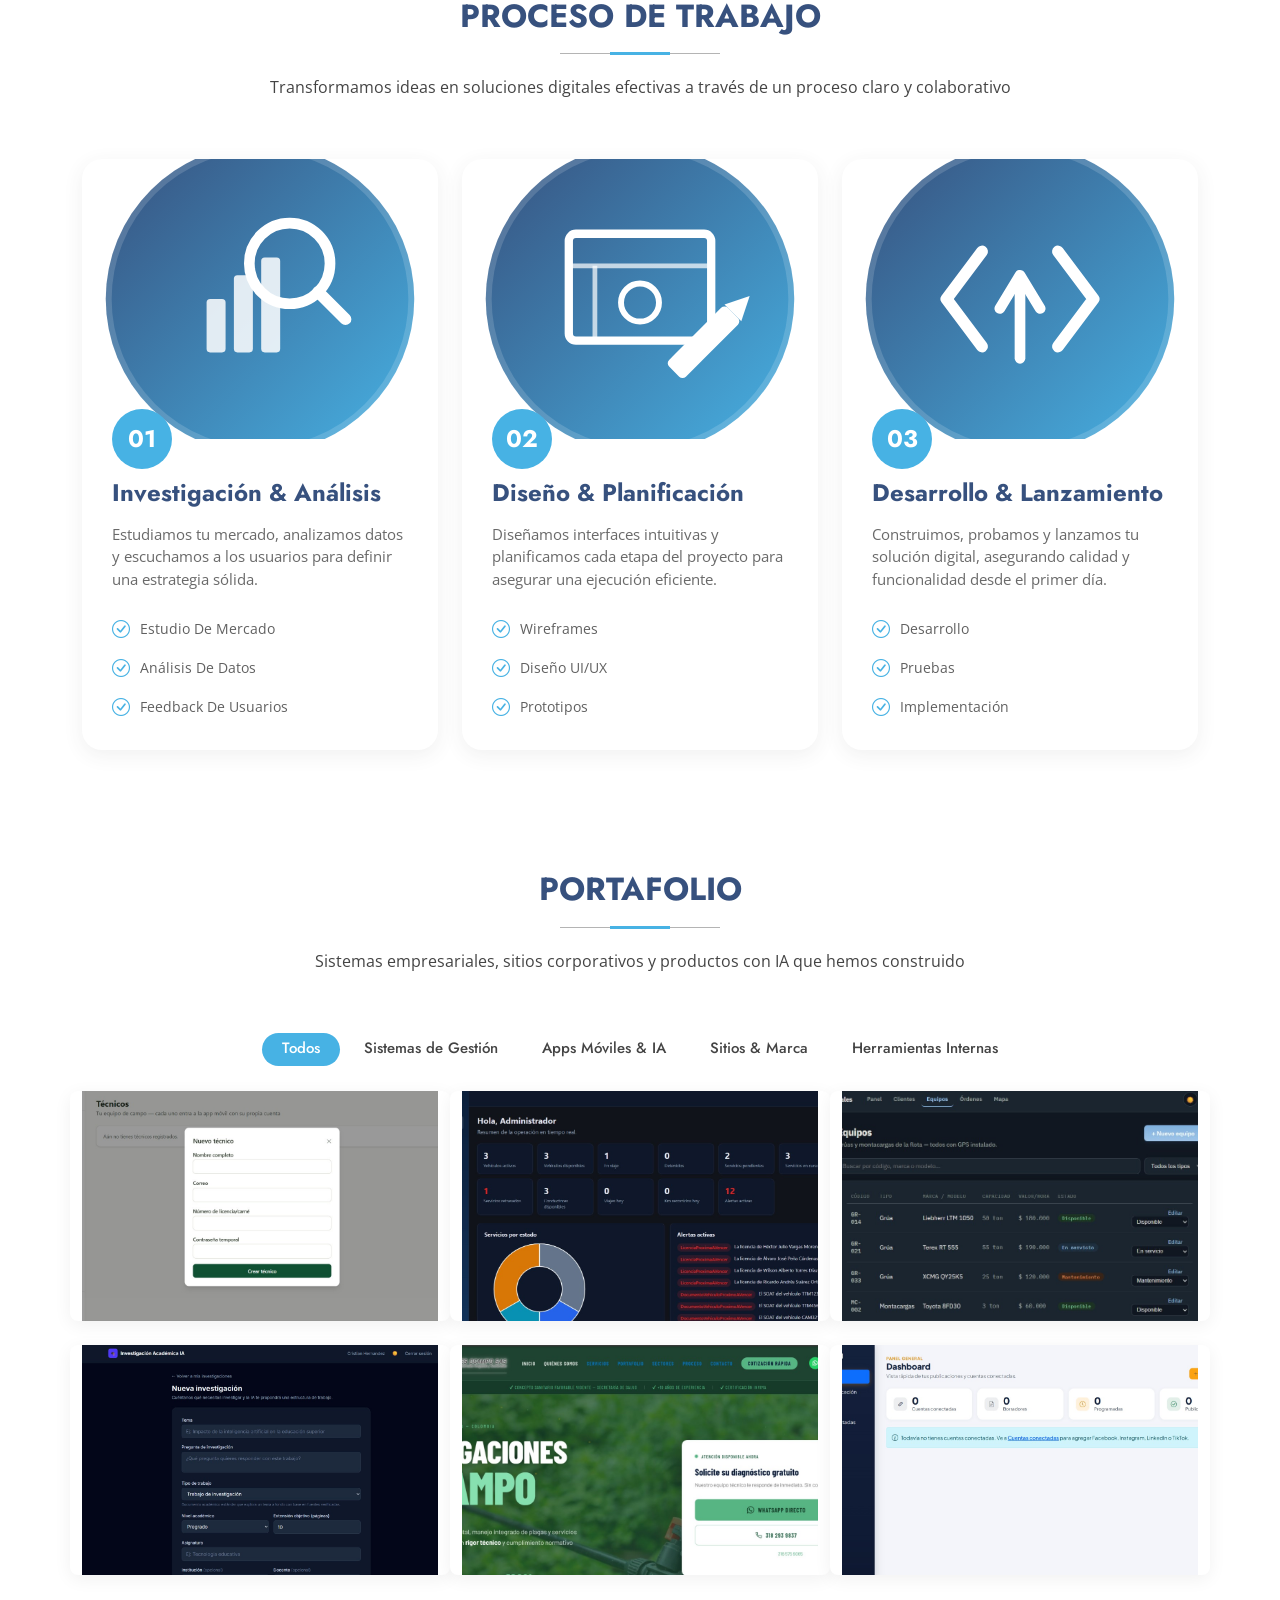
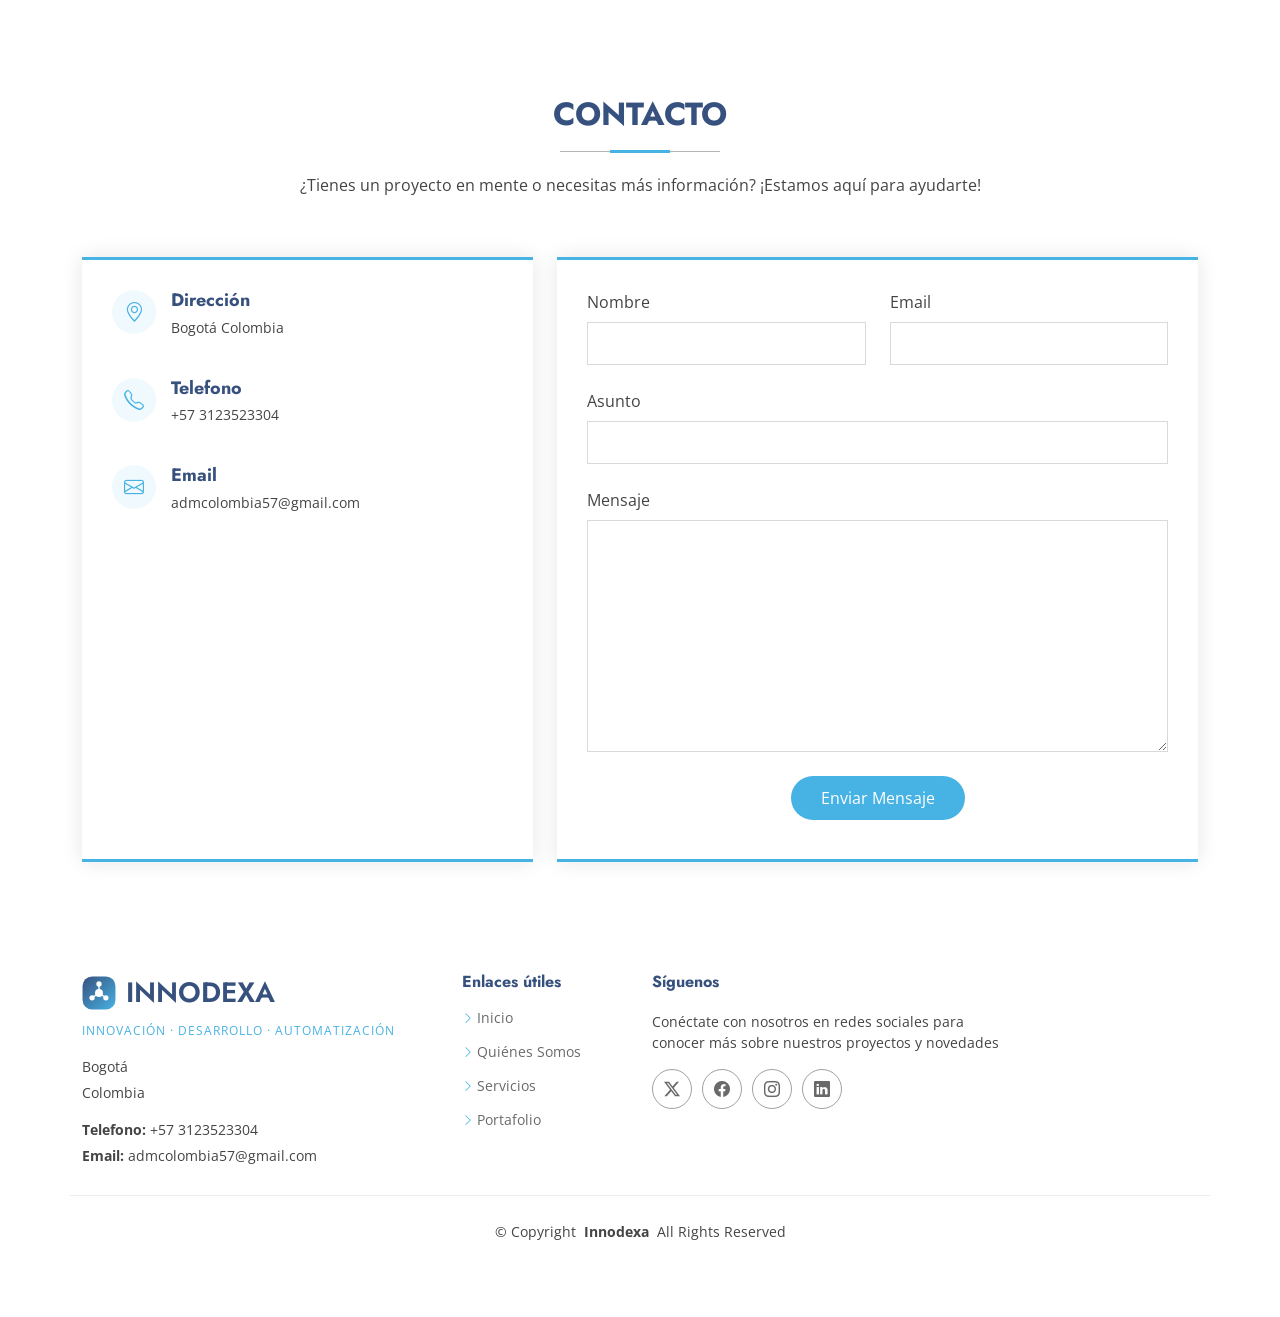
==== commit ae699e0f: "Despersonalizar texto de Quiénes Somos Co-Authored-By: Claude Sonnet 5 <noreply@anthropic.com>" ====
--- a/index.html
+++ b/index.html
@@ -469,7 +469,7 @@
             <p>
               Innodexa es un estudio de desarrollo de software independiente, especializado en construir
               aplicaciones a medida para empresas que buscan transformar sus ideas en soluciones tecnológicas robustas.
-              Trabajas directo conmigo, quien escribe el código: sin capas intermedias ni intermediarios comerciales.
+              La comunicación es directa con quien desarrolla el software, sin capas intermedias ni intermediarios comerciales.
             </p>
             <ul>
               <li><i class="bi bi-check2-circle"></i> <span>Cada solución se adapta a las necesidades únicas de tu negocio.</span></li>
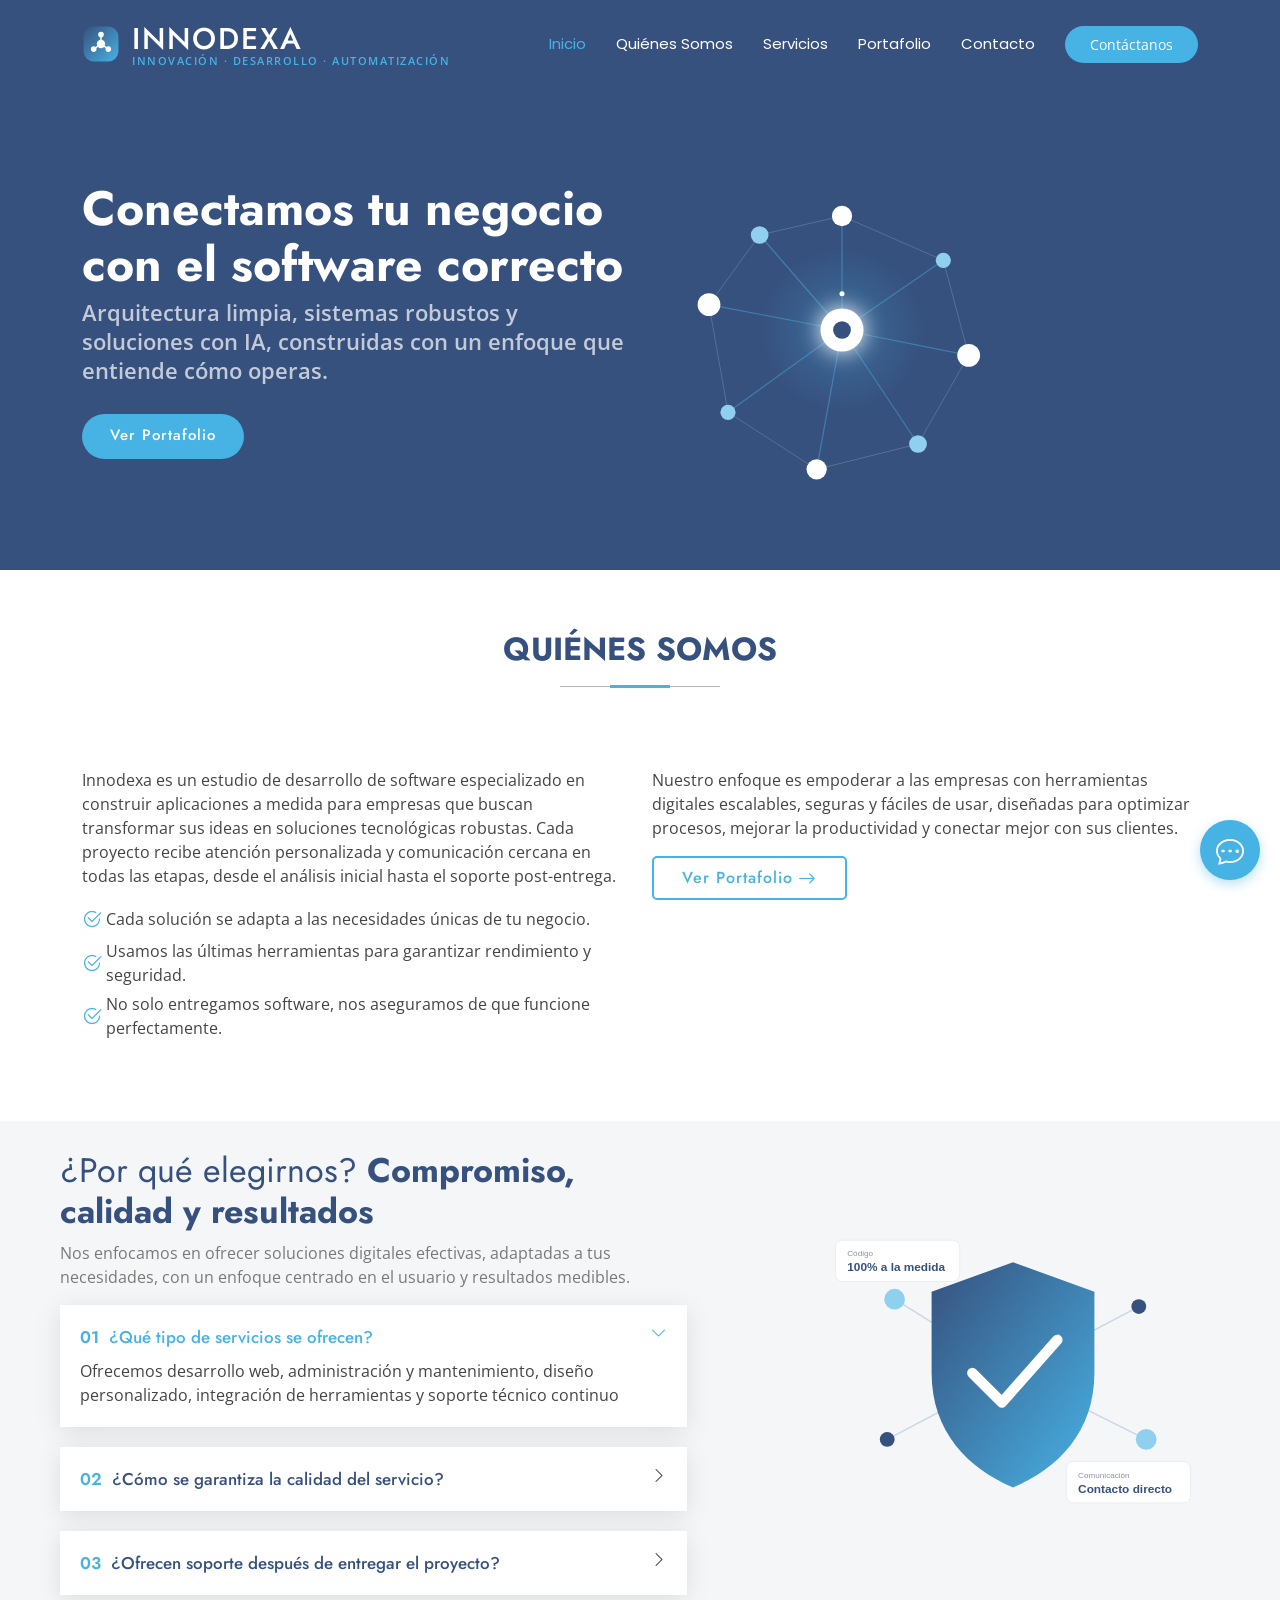
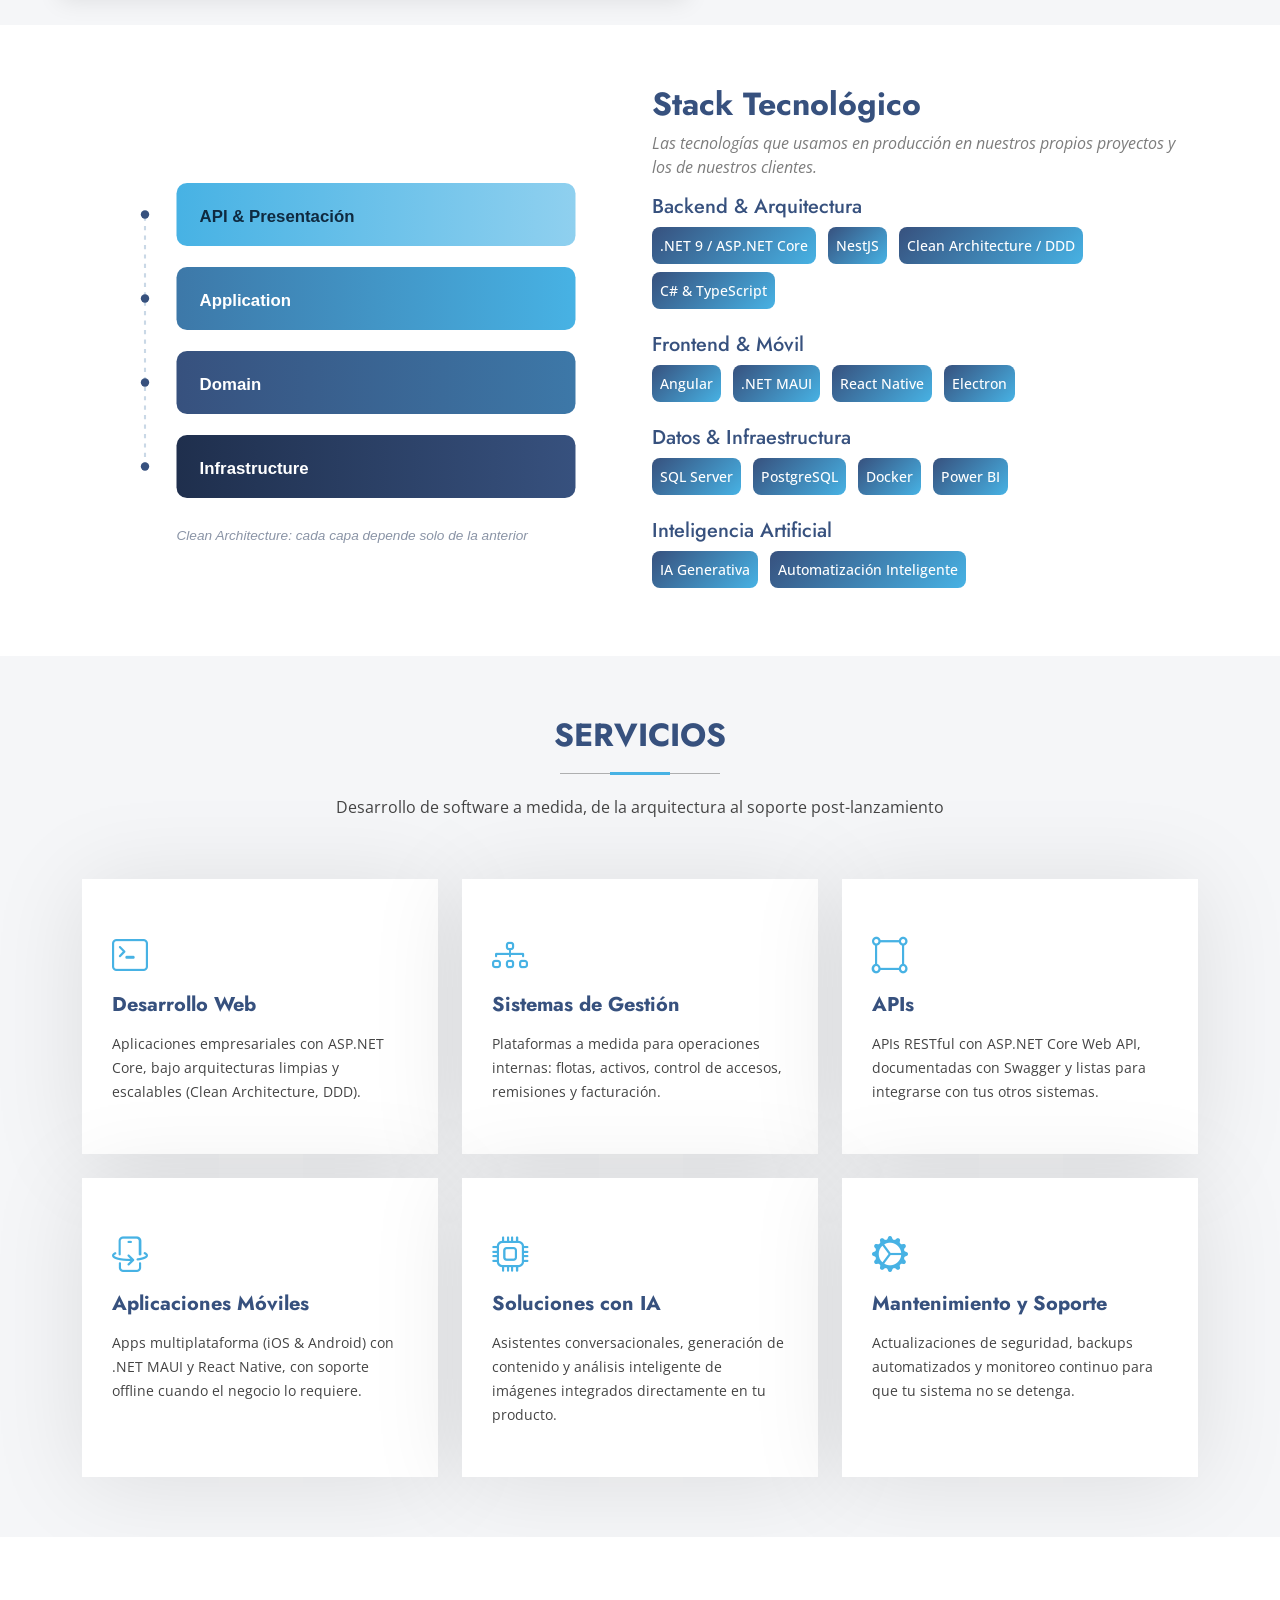
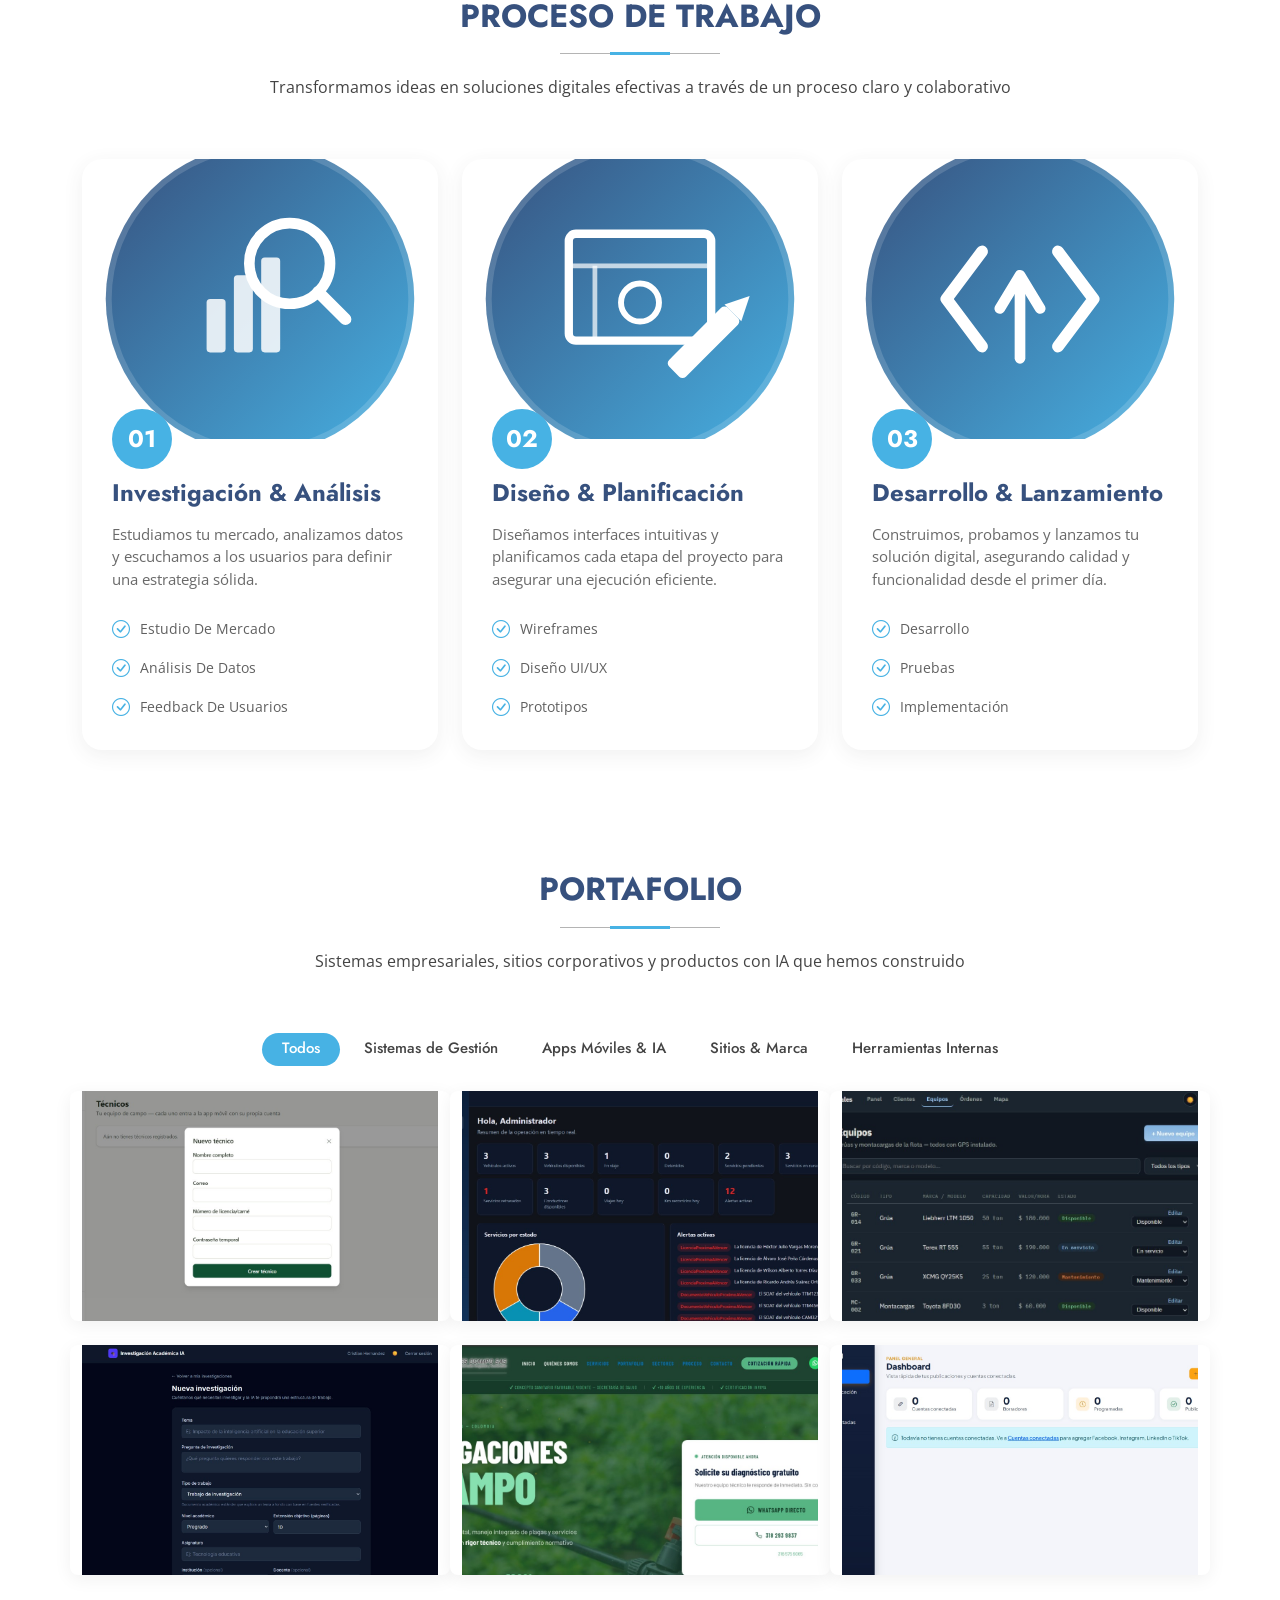
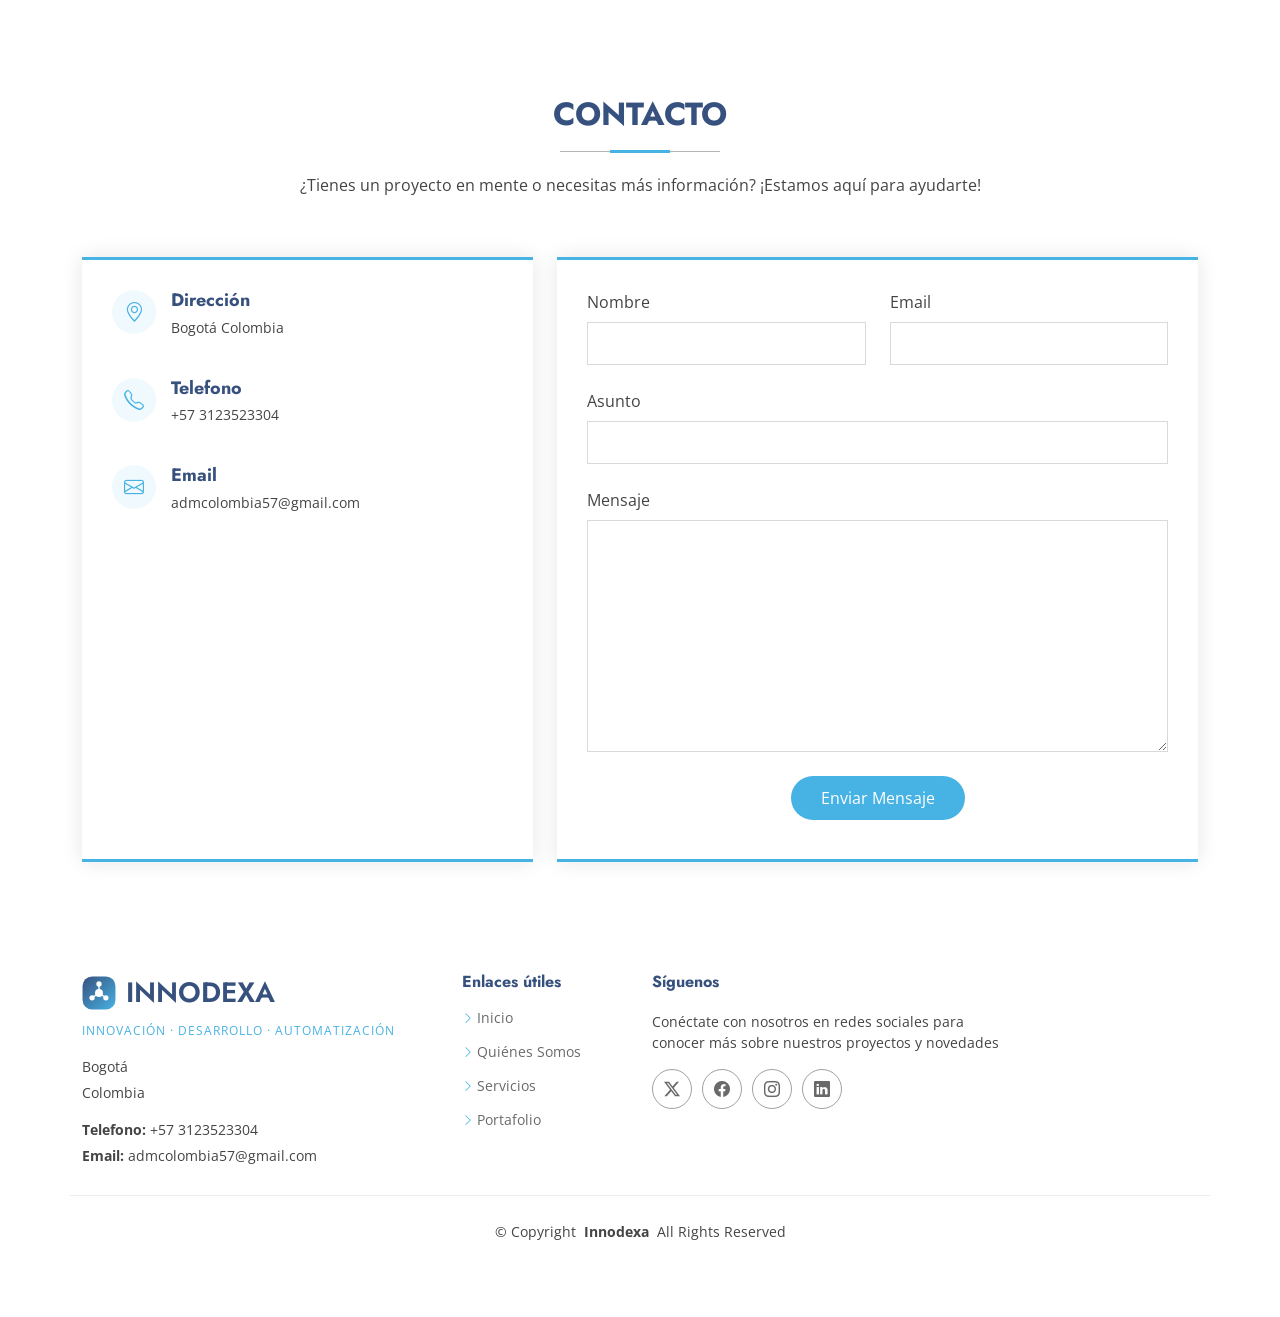
==== commit 42706da3: "Quitar referencias a un desarrollador específico del copy Co-Authored-By: Claude Sonnet 5 <noreply@a" ====
--- a/index.html
+++ b/index.html
@@ -379,7 +379,7 @@
         <div class="row gy-4">
           <div class="col-lg-6 order-2 order-lg-1 d-flex flex-column justify-content-center" data-aos="zoom-out">
             <h1>Conectamos tu negocio con el software correcto</h1>
-            <p>Arquitectura limpia, sistemas robustos y soluciones con IA — construidos por un desarrollador que entiende cómo operas.</p>
+            <p>Arquitectura limpia, sistemas robustos y soluciones con IA, construidas con un enfoque que entiende cómo operas.</p>
             <div class="d-flex">
               <a href="#portfolio" class="btn-get-started">Ver Portafolio</a>
             </div>
@@ -467,9 +467,10 @@
 
           <div class="col-lg-6 content" data-aos="fade-up" data-aos-delay="100">
             <p>
-              Innodexa es un estudio de desarrollo de software independiente, especializado en construir
+              Innodexa es un estudio de desarrollo de software especializado en construir
               aplicaciones a medida para empresas que buscan transformar sus ideas en soluciones tecnológicas robustas.
-              La comunicación es directa con quien desarrolla el software, sin capas intermedias ni intermediarios comerciales.
+              Cada proyecto recibe atención personalizada y comunicación cercana en todas las etapas, desde el
+              análisis inicial hasta el soporte post-entrega.
             </p>
             <ul>
               <li><i class="bi bi-check2-circle"></i> <span>Cada solución se adapta a las necesidades únicas de tu negocio.</span></li>
